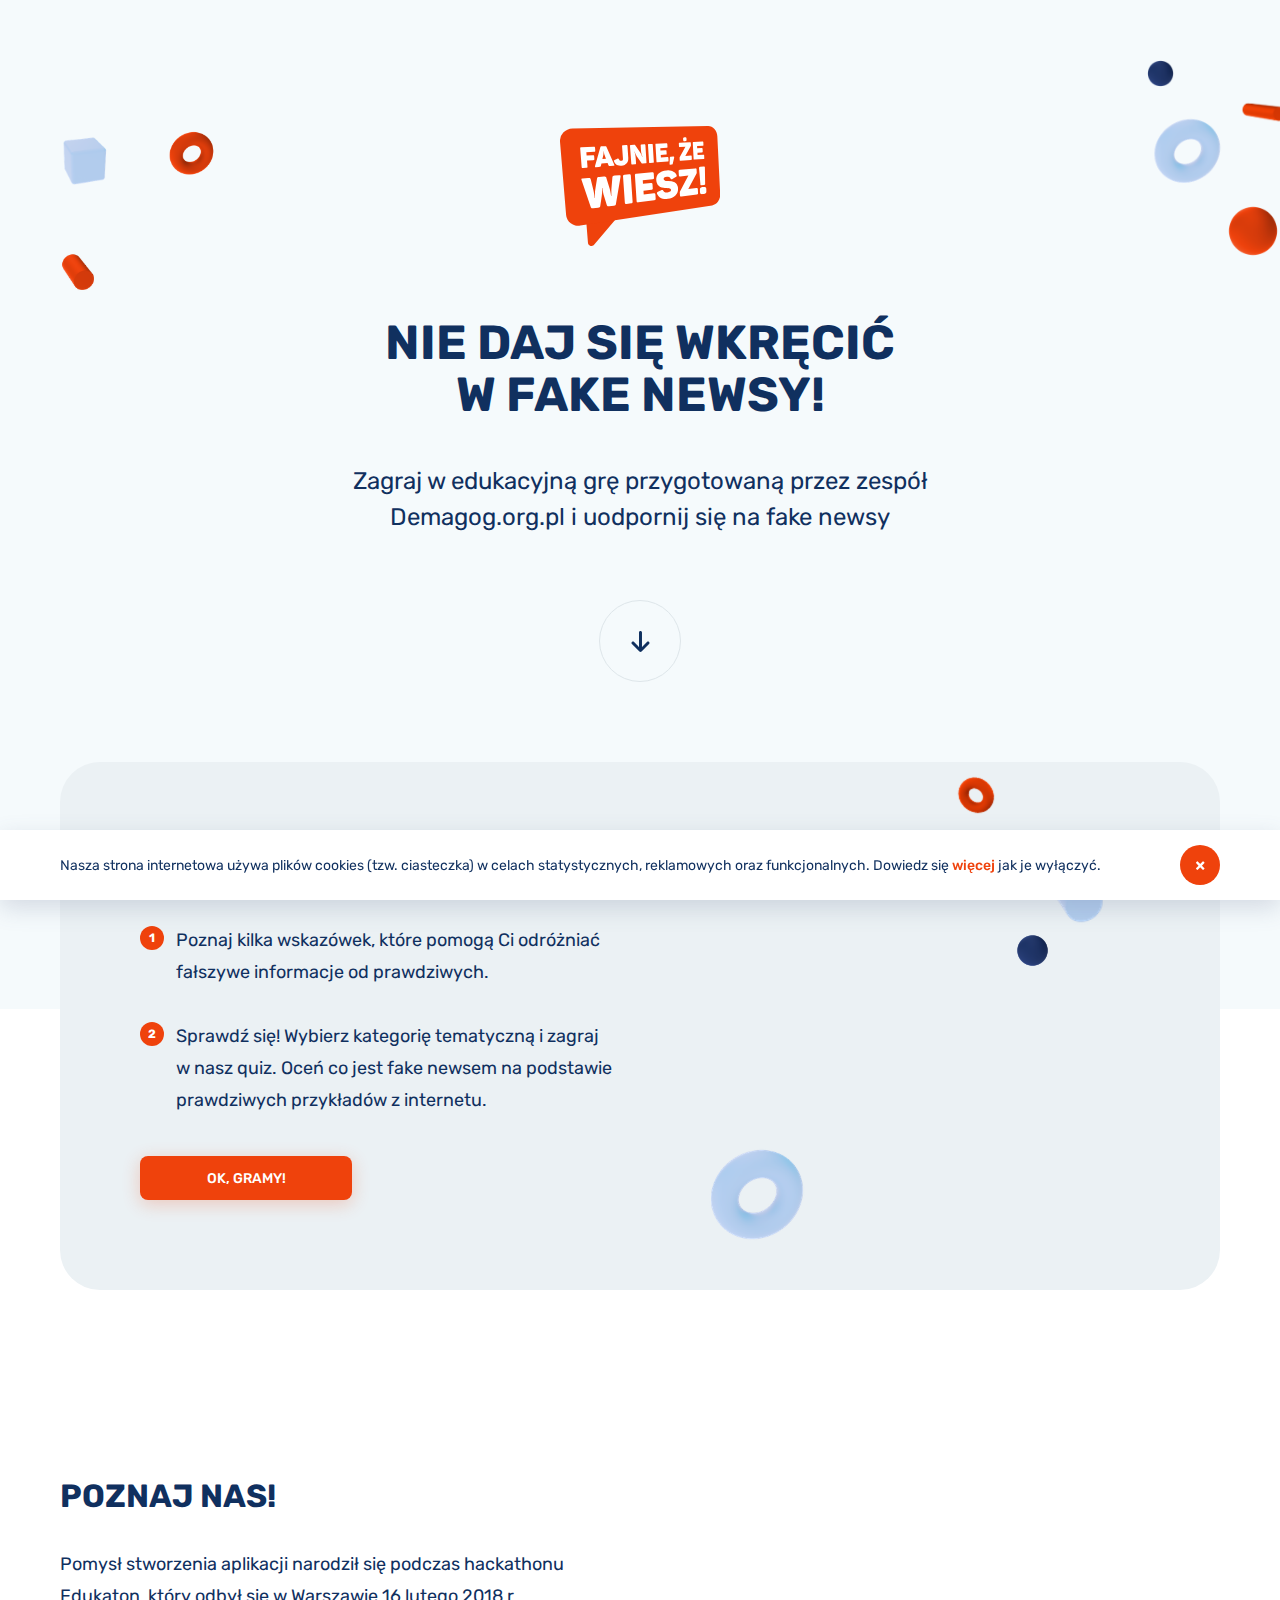
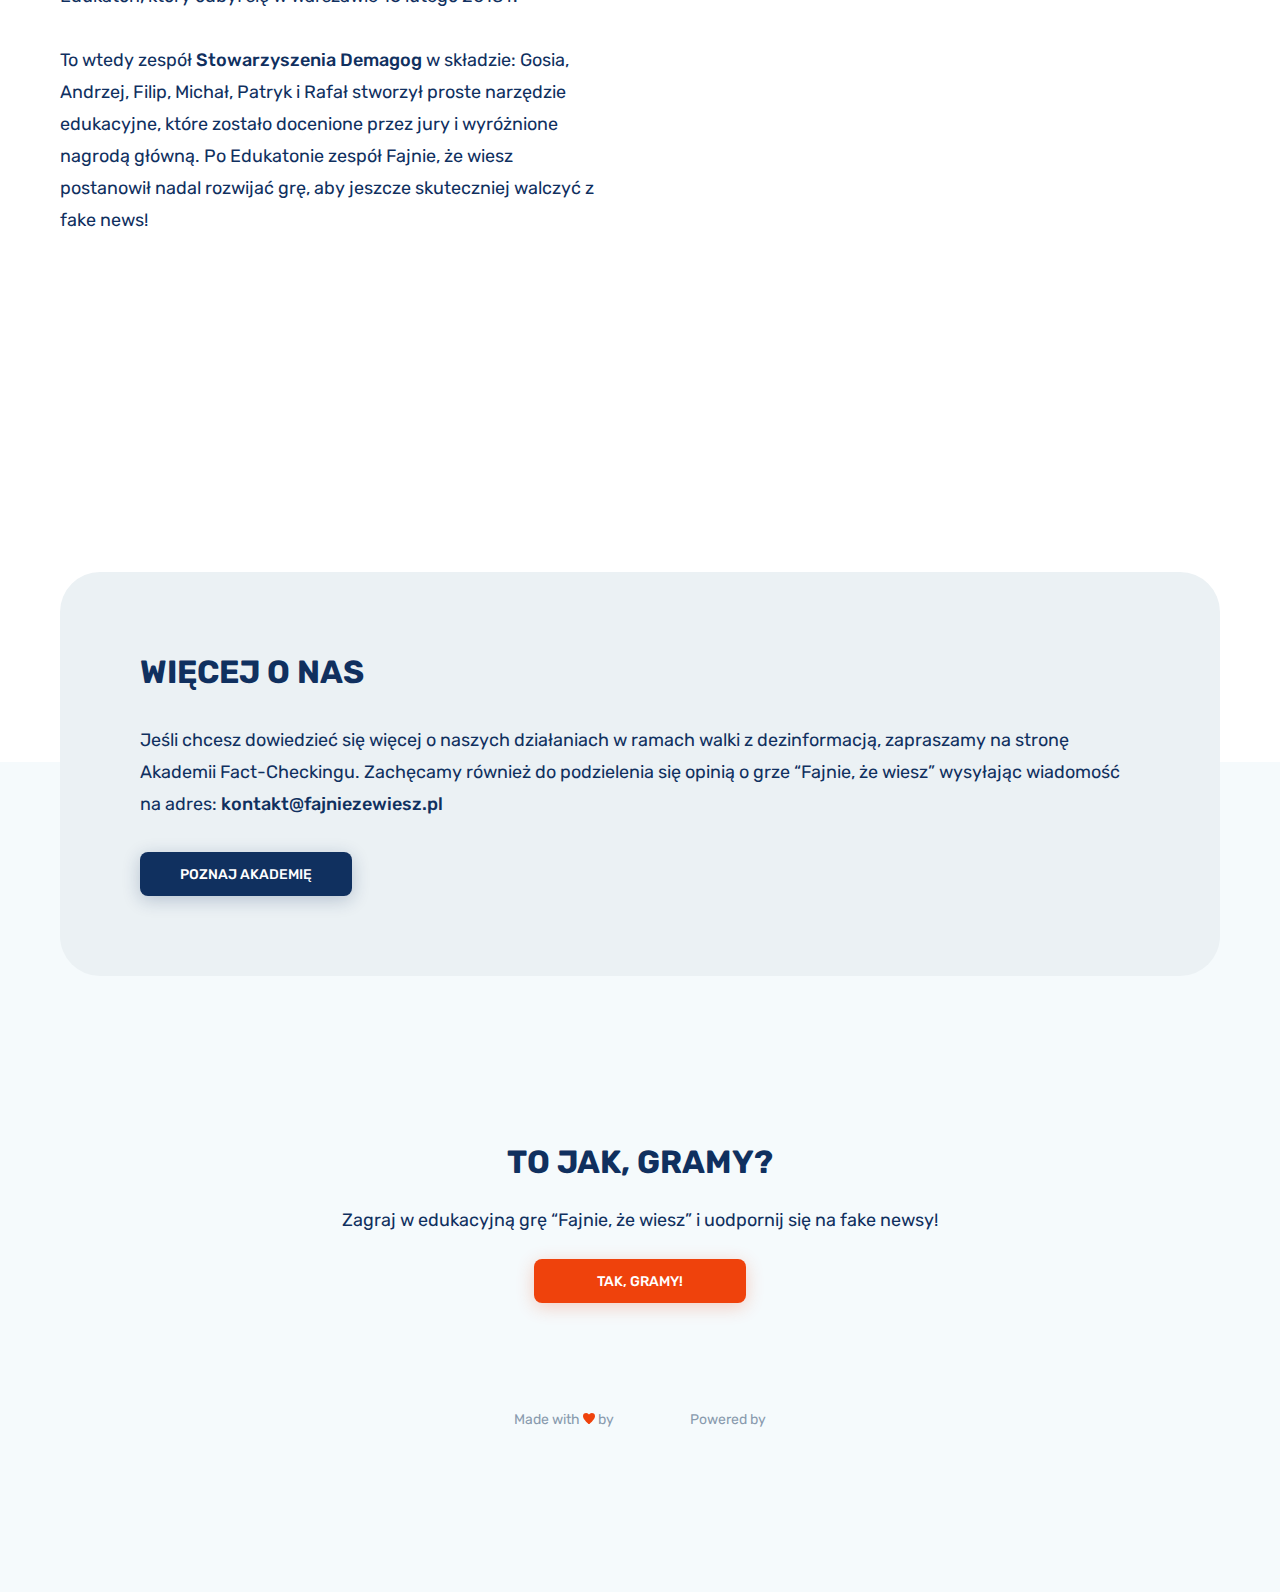
==== index.html @ d393c960 "version 2020-12-09_21-25" ====
<!DOCTYPE html>
<html lang="pl-PL">
   <head>
      <meta charset="utf-8">
      <meta name="viewport" content="user-scalable=yes, width=device-width, initial-scale=1, maximum-scale=1">
      <link rel="shortcut icon" type="image/svg+xml" href="images/logo.svg"/>
      <title>Fajnie, że wiesz!</title>

      <link rel="stylesheet" href="/styles/main.css">

      <link rel="preconnect" href="https://fonts.gstatic.com">
      <link href="https://fonts.googleapis.com/css2?family=Rubik:ital,wght@0,400;0,500;0,700;1,400&amp;display=swap" rel="stylesheet">
      
      <meta property="og:title" content="Fajnie, że wiesz!">
      <meta property="og:description" content="Coraz więcej słyszysz o fake newsach, ale nie wiesz jak się przed nimi bronić? Naucz się tego z naszą edukacyjną grą „Fajnie, że wiesz!”">
      <meta property="og:type" content="website">
      <meta property="og:url" content="https://fajniezewiesz.pl/">
      <meta property="og:image" content="images/home.png">
   </head>
   <body>
<main class="page page--home">
   <header class="main-header">
      <div class="row">
         <div class="large-12">
            <div class="ornaments ornaments--left">
               <img class="lazy rellax" alt="" role="presentation" src="images/placeholder.png" data-src="images/Cube_Rounded_Light_Blue.png" data-rellax-speed="-3">
               <img class="lazy rellax" alt="" role="presentation" src="images/placeholder.png" data-src="images/Torus_X3_Orange.png" data-rellax-speed="-4">
               <img class="lazy rellax" alt="" role="presentation" src="images/placeholder.png" data-src="images/Cylinder_X3_Orange.png" data-rellax-speed="-1">
            </div>
            <div class="ornaments ornaments--right">
               <img class="lazy rellax" alt="" role="presentation" src="images/placeholder.png" data-src="images/Sphere_Blue.png" data-rellax-speed="1">
               <img class="lazy rellax" alt="" role="presentation" src="images/placeholder.png" data-src="images/Cylinder_X2_Orange.png" data-rellax-speed="-3">
               <img class="lazy rellax" alt="" role="presentation" src="images/placeholder.png" data-src="images/Torus_X3_Light_Blue.png" data-rellax-speed="-2">
               <img class="lazy rellax" alt="" role="presentation" src="images/placeholder.png" data-src="images/Sphere_Orange.png" data-rellax-speed="-2">
            </div>
            <a href="" class="logo"><svg xmlns="http://www.w3.org/2000/svg" width="63.184" height="47.332" viewBox="0 0 63.184 47.332"><defs><style>.a{fill:#ef420c;}.b{fill:#fff;}</style></defs><g transform="translate(-15.064 -28.005)"><path class="a" d="M34.23,80.2h.1l12.647.248a1.248,1.248,0,0,1,.719.255,1.475,1.475,0,0,1,.438.614,1.554,1.554,0,0,1,.091.771,1.427,1.427,0,0,1-.333.751L36.438,96.349a1.483,1.483,0,0,1-.2.2,1.255,1.255,0,0,1-.229.15,1.488,1.488,0,0,1-.235.1,1,1,0,0,1-.242.052,1.407,1.407,0,0,1-.523-.039,1.29,1.29,0,0,1-.47-.242,1.333,1.333,0,0,1-.346-.418,1.385,1.385,0,0,1-.163-.581L32.917,81.787a1.549,1.549,0,0,1,.333-1.1,1.383,1.383,0,0,1,.431-.346A1.454,1.454,0,0,1,34.23,80.2Z" transform="translate(-7.936 -21.524)"/><path class="a" d="M76.271,33.25a3.083,3.083,0,0,1,1.365.3,3.682,3.682,0,0,1,1.142.862,4.314,4.314,0,0,1,.794,1.307,4.847,4.847,0,0,1,.348,1.581l1.122,22.792a4.77,4.77,0,0,1-.184,1.581,4.486,4.486,0,0,1-.656,1.372,3.862,3.862,0,0,1-1.024,1.013,3.18,3.18,0,0,1-1.313.516L25.881,72.531a5.05,5.05,0,0,1-2.028-.078,4.805,4.805,0,0,1-1.746-.817,4.542,4.542,0,0,1-1.254-1.411,4.373,4.373,0,0,1-.578-1.888l-2.4-28.789a4.8,4.8,0,0,1,1.286-3.7,5.108,5.108,0,0,1,1.614-1.143,5.322,5.322,0,0,1,2.034-.444Z" transform="translate(-2.8 -5.244)"/><g transform="translate(23.031 32.432)"><path class="b" d="M103.408,70.212a1.837,1.837,0,0,1,.464,0,.592.592,0,0,1,.307.15.758.758,0,0,1,.176.327,2.35,2.35,0,0,1,.078.523v.5a3.666,3.666,0,0,1,0,.536.844.844,0,0,1-.144.366.758.758,0,0,1-.287.229,1.81,1.81,0,0,1-.457.118l-.608.078a1.343,1.343,0,0,1-.457,0,.538.538,0,0,1-.307-.144.77.77,0,0,1-.183-.327,2.468,2.468,0,0,1-.078-.529v-.5a2.506,2.506,0,0,1,0-.542.844.844,0,0,1,.144-.366.811.811,0,0,1,.287-.229,1.561,1.561,0,0,1,.457-.111Z" transform="translate(-54.678 -50.613)"/><path class="b" d="M101.894,64.839l-.529-6.226a.833.833,0,0,1,0-.255.308.308,0,0,1,.072-.17.328.328,0,0,1,.144-.1.679.679,0,0,1,.229-.046l1.391-.124a.671.671,0,0,1,.229,0,.345.345,0,0,1,.157.072.368.368,0,0,1,.085.157.832.832,0,0,1,0,.255l.1,6.206v.261a.575.575,0,0,1-.065.176.344.344,0,0,1-.131.1.614.614,0,0,1-.216.052l-1,.124a1.26,1.26,0,0,1-.222,0,.259.259,0,0,1-.15-.078.392.392,0,0,1-.085-.163A1,1,0,0,1,101.894,64.839Z" transform="translate(-54.49 -46.35)"/><path class="b" d="M101.4,42.835a.345.345,0,0,1,.163,0,.176.176,0,0,1,.111.065.23.23,0,0,1,.065.124.916.916,0,0,1,0,.189l.046.869a.983.983,0,0,1,0,.2.253.253,0,0,1-.052.137.315.315,0,0,1-.1.078.684.684,0,0,1-.163,0l-2.188.118.046.869,1.751-.1a.373.373,0,0,1,.17,0,.206.206,0,0,1,.111.059.23.23,0,0,1,.065.124.606.606,0,0,1,.033.189l.046.928a.98.98,0,0,1,0,.2.324.324,0,0,1-.052.131.315.315,0,0,1-.1.078.491.491,0,0,1-.17.033l-1.744.111.046.934,2.26-.15a.345.345,0,0,1,.163,0,.332.332,0,0,1,.1.059.23.23,0,0,1,.065.124.916.916,0,0,1,0,.189l.046.875a.98.98,0,0,1,0,.2.266.266,0,0,1-.052.124.167.167,0,0,1-.1.078.345.345,0,0,1-.163,0l-3.547.274a.373.373,0,0,1-.17,0,.2.2,0,0,1-.118-.059.23.23,0,0,1-.065-.124.918.918,0,0,1,0-.189l-.32-6.134a.985.985,0,0,1,0-.2.472.472,0,0,1,.059-.131.314.314,0,0,1,.1-.078.738.738,0,0,1,.17,0Z" transform="translate(-53.178 -41.122)"/><path class="b" d="M92.447,41.793a1.258,1.258,0,0,1-.314,0,.386.386,0,0,1-.209-.111.488.488,0,0,1-.118-.222,1.7,1.7,0,0,1-.052-.366v-.078a1.715,1.715,0,0,1,0-.366.61.61,0,0,1,.091-.235.362.362,0,0,1,.2-.131,1.018,1.018,0,0,1,.314-.052h.052a.879.879,0,0,1,.32,0,.388.388,0,0,1,.2.111.511.511,0,0,1,.118.229,1.7,1.7,0,0,1,.052.366v.078a1.65,1.65,0,0,1,0,.359.457.457,0,0,1-.091.235.452.452,0,0,1-.2.131,1.2,1.2,0,0,1-.307.046Z" transform="translate(-51.158 -40.217)"/><path class="b" d="M95.561,59.025a.833.833,0,0,1,.255,0,.282.282,0,0,1,.17.085.336.336,0,0,1,.1.183,2.031,2.031,0,0,1,.039.287l.046.869v.359a1.322,1.322,0,0,1-.046.15,1.043,1.043,0,0,1-.065.15L92.85,67.191l3.214-.392a1.574,1.574,0,0,1,.248,0,.282.282,0,0,1,.17.085.364.364,0,0,1,.1.176,2.027,2.027,0,0,1,.039.287l.072,1.307a1.059,1.059,0,0,1,0,.287.505.505,0,0,1-.072.2.414.414,0,0,1-.157.124.821.821,0,0,1-.248.065l-6.075.817a.877.877,0,0,1-.261,0,.431.431,0,0,1-.176-.078.513.513,0,0,1-.1-.183,1.057,1.057,0,0,1-.046-.287l-.052-.9a.854.854,0,0,1,0-.183.737.737,0,0,1,0-.17,1.007,1.007,0,0,1,.046-.15,1.062,1.062,0,0,1,.072-.15l3.266-6.186-3.175.32a.876.876,0,0,1-.261,0,.353.353,0,0,1-.176-.091.429.429,0,0,1-.111-.189,1.154,1.154,0,0,1-.046-.3l-.078-1.346a1.156,1.156,0,0,1,0-.3.464.464,0,0,1,.085-.2.435.435,0,0,1,.163-.124,1.167,1.167,0,0,1,.261-.059Z" transform="translate(-50.214 -46.735)"/><path class="b" d="M93.894,48.507a.373.373,0,0,1,.17,0,.364.364,0,0,1,.111.059.23.23,0,0,1,.065.124.985.985,0,0,1,0,.2l.046.895a.5.5,0,0,1,0,.2.324.324,0,0,1-.052.131.18.18,0,0,1-.1.078.716.716,0,0,1-.17.039l-4.1.314a.8.8,0,0,1-.176,0,.2.2,0,0,1-.118-.059.235.235,0,0,1-.072-.131.983.983,0,0,1,0-.2l-.033-.608a.4.4,0,0,1,0-.124V49.31l.039-.1a.662.662,0,0,1,.046-.1l2.208-4.05-2.143.111a.4.4,0,0,1-.176,0,.261.261,0,0,1-.118-.065.368.368,0,0,1-.072-.131.736.736,0,0,1-.033-.209l-.052-.9a1.049,1.049,0,0,1,0-.2.472.472,0,0,1,.059-.131.2.2,0,0,1,.111-.078.8.8,0,0,1,.176,0l4.037-.189a.738.738,0,0,1,.17,0,.212.212,0,0,1,.118.065.249.249,0,0,1,.065.131.919.919,0,0,1,0,.189l.033.594v.34l-.039.1-2.175,4Z" transform="translate(-50.259 -41.273)"/><path class="b" d="M84.975,51.845a.672.672,0,0,1,.229,0,.3.3,0,0,1,.137.1.26.26,0,0,1,.046.157.634.634,0,0,1,0,.222l-.536,2.267a.5.5,0,0,1-.059.183.341.341,0,0,1-.091.124.325.325,0,0,1-.124.085l-.183.033-.51.039a.483.483,0,0,1-.137,0,.149.149,0,0,1-.078-.039.174.174,0,0,1-.091-.046.528.528,0,0,1,0-.144l.118-2.345a1.575,1.575,0,0,1,0-.248.38.38,0,0,1,.078-.163.292.292,0,0,1,.131-.1,1.01,1.01,0,0,1,.2-.039Z" transform="translate(-48.324 -44.246)"/><path class="b" d="M79.54,60.229a6.021,6.021,0,0,1,1.372,0A3.7,3.7,0,0,1,82,60.517a2.889,2.889,0,0,1,.836.588,3.594,3.594,0,0,1,.653.882,1.454,1.454,0,0,1,.1.281.452.452,0,0,1-.137.425,1.07,1.07,0,0,1-.242.17l-1.307.79-.091.052-.078.039H81.6a.355.355,0,0,1-.118,0,.219.219,0,0,1-.1-.065.476.476,0,0,1-.111-.118c-.039-.059-.078-.118-.111-.176a1.472,1.472,0,0,0-.261-.34.99.99,0,0,0-.333-.209,1.328,1.328,0,0,0-.392-.1,1.734,1.734,0,0,0-.451,0,3.744,3.744,0,0,0-.6.111,1.3,1.3,0,0,0-.4.183.734.734,0,0,0-.216.274.743.743,0,0,0-.052.359.583.583,0,0,0,.17.392.974.974,0,0,0,.405.216,3.07,3.07,0,0,0,.588.1h.7a10.176,10.176,0,0,1,1.254.118,3.7,3.7,0,0,1,1.2.405,2.383,2.383,0,0,1,.915.921,3.722,3.722,0,0,1,.438,1.666,3.542,3.542,0,0,1-.229,1.5,3.254,3.254,0,0,1-.8,1.182A4.374,4.374,0,0,1,81.774,71a6.692,6.692,0,0,1-1.666.451,6.484,6.484,0,0,1-1.424.046,3.849,3.849,0,0,1-1.2-.287,3.042,3.042,0,0,1-.941-.653,3,3,0,0,1-.653-.98.763.763,0,0,1-.085-.294.478.478,0,0,1,0-.235.465.465,0,0,1,.137-.2,1.285,1.285,0,0,1,.248-.17l1.307-.653.1-.046.085-.039h.163a.245.245,0,0,1,.137,0A.433.433,0,0,1,78.1,68a.5.5,0,0,1,.118.118.829.829,0,0,1,.118.176,1.279,1.279,0,0,0,.261.327,1.325,1.325,0,0,0,.359.209,1.832,1.832,0,0,0,.457.091,3.669,3.669,0,0,0,.536,0,4.866,4.866,0,0,0,.614-.124,1.966,1.966,0,0,0,.451-.2.909.909,0,0,0,.268-.3.769.769,0,0,0,.072-.418.533.533,0,0,0-.144-.359.81.81,0,0,0-.346-.2,2.391,2.391,0,0,0-.523-.1,3.919,3.919,0,0,1-.653-.039,7,7,0,0,1-1.307-.085,4.328,4.328,0,0,1-1.307-.366,2.489,2.489,0,0,1-1.045-.915,3.761,3.761,0,0,1-.5-1.751,3.58,3.58,0,0,1,.189-1.437,3.062,3.062,0,0,1,.745-1.169,3.825,3.825,0,0,1,1.267-.836A5.894,5.894,0,0,1,79.54,60.229Z" transform="translate(-45.534 -47.143)"/><path class="b" d="M79.311,43.857a.918.918,0,0,1,.189,0,.3.3,0,0,1,.124.072.271.271,0,0,1,.078.131,1.092,1.092,0,0,1,.033.2l.052.921a.563.563,0,0,1,0,.209.554.554,0,0,1-.059.144.235.235,0,0,1-.118.078.567.567,0,0,1-.183.033l-2.469.137.059.921,1.96-.118a.983.983,0,0,1,.2,0,.23.23,0,0,1,.124.065.534.534,0,0,1,.078.131.729.729,0,0,1,.033.2l.052.928a.562.562,0,0,1,0,.209.218.218,0,0,1-.059.137.221.221,0,0,1-.118.085.919.919,0,0,1-.189,0l-1.96.131.059.986,2.541-.17a.432.432,0,0,1,.183,0,.253.253,0,0,1,.2.189c.013.065.026.137.033.2l.052.934a.528.528,0,0,1,0,.2.26.26,0,0,1-.059.137.282.282,0,0,1-.111.085l-.183.033-4,.307a.463.463,0,0,1-.189,0,.227.227,0,0,1-.131-.065.253.253,0,0,1-.078-.124,1.118,1.118,0,0,1,0-.209l-.405-6.533a.564.564,0,0,1,0-.209.26.26,0,0,1,.059-.137.325.325,0,0,1,.124-.085.92.92,0,0,1,.189,0Z" transform="translate(-45.364 -41.478)"/><path class="b" d="M72.014,44.267a.856.856,0,0,1,.183,0,.284.284,0,0,1,.124.065.473.473,0,0,1,.072.124c.013.065.026.131.033.2l.412,6.611a.5.5,0,0,1,0,.2.26.26,0,0,1-.059.137.341.341,0,0,1-.111.078.8.8,0,0,1-.176,0l-1.143.085a.462.462,0,0,1-.189,0,.221.221,0,0,1-.124-.059.473.473,0,0,1-.072-.124.984.984,0,0,1,0-.2l-.425-6.657a1.049,1.049,0,0,1,0-.2.472.472,0,0,1,.059-.131.235.235,0,0,1,.118-.078.567.567,0,0,1,.183-.033Z" transform="translate(-43.802 -41.62)"/><path class="b" d="M69.416,61.385a1.106,1.106,0,0,1,.294,0,.553.553,0,0,1,.2.1.531.531,0,0,1,.124.189,1.21,1.21,0,0,1,.052.307l.085,1.4a1.313,1.313,0,0,1,0,.32.474.474,0,0,1-.091.222.451.451,0,0,1-.183.131,1.08,1.08,0,0,1-.287.065l-3.867.392.091,1.4,3.1-.333a.743.743,0,0,1,.294,0,.475.475,0,0,1,.2.091.442.442,0,0,1,.118.189,1.158,1.158,0,0,1,.052.3l.085,1.4a1.312,1.312,0,0,1,0,.32.485.485,0,0,1-.1.222.425.425,0,0,1-.183.137,1.08,1.08,0,0,1-.287.065l-3.09.366.1,1.509,3.972-.49a1.06,1.06,0,0,1,.287,0,.336.336,0,0,1,.189.085.343.343,0,0,1,.118.183,1.209,1.209,0,0,1,.052.307l.085,1.4a1.206,1.206,0,0,1,0,.307.442.442,0,0,1-.085.216.425.425,0,0,1-.183.137,1.419,1.419,0,0,1-.274.072L64,73.248a1.207,1.207,0,0,1-.307,0,.4.4,0,0,1-.209-.085.39.39,0,0,1-.124-.2,1.209,1.209,0,0,1-.052-.307l-.653-9.995a1.313,1.313,0,0,1,0-.32.485.485,0,0,1,.1-.222.493.493,0,0,1,.2-.131,1.176,1.176,0,0,1,.3-.065Z" transform="translate(-41.068 -47.554)"/><path class="b" d="M65.315,44.477a.982.982,0,0,1,.2,0,.32.32,0,0,1,.131.072.263.263,0,0,1,.078.137,1.077,1.077,0,0,1,.039.209l.425,6.631a.562.562,0,0,1,0,.209.29.29,0,0,1-.065.144.221.221,0,0,1-.118.085,1.041,1.041,0,0,1-.2.039l-1.111.085H64.44a.274.274,0,0,1-.091-.059.527.527,0,0,1-.078-.091l-1.718-2.424c-.124-.183-.229-.346-.32-.51s-.176-.32-.255-.483-.15-.34-.222-.536-.157-.4-.242-.653h-.078c.072.255.137.483.189.7s.1.412.15.653.072.418.1.653.052.49.078.79l.111,1.744a.6.6,0,0,1,0,.216.29.29,0,0,1-.065.144.324.324,0,0,1-.124.085.566.566,0,0,1-.209.039l-1.032.078a.528.528,0,0,1-.2,0,.29.29,0,0,1-.144-.065.3.3,0,0,1-.085-.137.562.562,0,0,1,0-.209l-.51-6.794a1.19,1.19,0,0,1,0-.216.408.408,0,0,1,.065-.144.3.3,0,0,1,.137-.085,1.011,1.011,0,0,1,.2-.039l1.215-.052h.268a.465.465,0,0,1,.091.065.417.417,0,0,1,.085.1l1.829,2.665c.124.183.222.34.307.49a3.354,3.354,0,0,1,.222.431l.2.451c.065.163.144.333.235.536h.085c-.1-.274-.183-.51-.255-.725s-.131-.412-.176-.608-.091-.405-.124-.614c0-.222-.052-.457-.072-.725L63.9,44.993a.562.562,0,0,1,0-.209.555.555,0,0,1,.059-.144.325.325,0,0,1,.124-.085,1.05,1.05,0,0,1,.2,0Z" transform="translate(-40.044 -41.693)"/><path class="b" d="M57.9,62.625a1.108,1.108,0,0,1,.294,0,.475.475,0,0,1,.2.091.516.516,0,0,1,.118.189,1.2,1.2,0,0,1,.046.307l.692,10.119a1.207,1.207,0,0,1,0,.307.458.458,0,0,1-.085.209.54.54,0,0,1-.183.137,1.08,1.08,0,0,1-.287.065l-1.823.248a1.157,1.157,0,0,1-.3,0,.377.377,0,0,1-.2-.085.343.343,0,0,1-.118-.183,1.175,1.175,0,0,1-.065-.3l-.712-10.237a1.259,1.259,0,0,1,0-.314.466.466,0,0,1,.091-.209.472.472,0,0,1,.189-.131,1.174,1.174,0,0,1,.294-.059Z" transform="translate(-38.582 -47.983)"/><path class="b" d="M54.858,44.955a.528.528,0,0,1,.2,0,.279.279,0,0,1,.137.072.291.291,0,0,1,.078.137,1.248,1.248,0,0,1,.039.216l.314,4.606a3.757,3.757,0,0,1-.1,1.209,2.418,2.418,0,0,1-1.346,1.587,3.548,3.548,0,0,1-1.241.287,3.417,3.417,0,0,1-1-.046,2.539,2.539,0,0,1-1.47-.843,3.485,3.485,0,0,1-.457-.764.778.778,0,0,1-.065-.209.234.234,0,0,1,0-.163.292.292,0,0,1,.1-.131,1.087,1.087,0,0,1,.183-.118l1.091-.483.065-.033h.287a.284.284,0,0,1,.1.052.417.417,0,0,1,.085.1l.078.137a2.5,2.5,0,0,0,.163.287.93.93,0,0,0,.2.2.691.691,0,0,0,.229.118,1.059,1.059,0,0,0,.287,0,.993.993,0,0,0,.34-.078.6.6,0,0,0,.229-.2.863.863,0,0,0,.124-.3,2.3,2.3,0,0,0,0-.425l-.327-4.651a1.189,1.189,0,0,1,0-.216.29.29,0,0,1,.065-.144.315.315,0,0,1,.131-.091.562.562,0,0,1,.209,0Z" transform="translate(-36.662 -41.857)"/><path class="b" d="M46.117,52.9a.524.524,0,0,1,.059.2.177.177,0,0,1-.111.242,1.042,1.042,0,0,1-.2.039l-1.176.091a3.3,3.3,0,0,1-.359,0,.781.781,0,0,1-.242-.065.508.508,0,0,1-.157-.131.646.646,0,0,1-.1-.216l-.314-.784-2.411.17-.189.83a.964.964,0,0,1-.085.229.508.508,0,0,1-.131.157.48.48,0,0,1-.229.1,1.529,1.529,0,0,1-.346.052l-1.189.091a.6.6,0,0,1-.216,0,.181.181,0,0,1-.124-.078.28.28,0,0,1-.039-.144.562.562,0,0,1,0-.209L40.636,46.1a1.146,1.146,0,0,1,.078-.209.365.365,0,0,1,.268-.2H41.2l1.293-.065h.216a.681.681,0,0,1,.163.052.5.5,0,0,1,.124.111.6.6,0,0,1,.1.176Zm-4.638-2.26,1.391-.091-.5-1.307a4.3,4.3,0,0,1-.176-.562c-.046-.176-.085-.346-.111-.49a3.171,3.171,0,0,1-.059-.359v-.157h-.1v.516a2.743,2.743,0,0,1-.033.5,5.68,5.68,0,0,1-.085.568l-.314,1.359" transform="translate(-32.715 -42.094)"/><path class="b" d="M45.28,63.182a.742.742,0,0,1,.294,0,.257.257,0,0,1,.163.111.357.357,0,0,1,.046.2,1.208,1.208,0,0,1,0,.307L43.947,74.49a1.024,1.024,0,0,1-.085.307.74.74,0,0,1-.157.2,1.056,1.056,0,0,1-.229.111,1.226,1.226,0,0,1-.307.065l-1.894.255a1.365,1.365,0,0,1-.327,0,.683.683,0,0,1-.255-.052.5.5,0,0,1-.189-.144.607.607,0,0,1-.131-.248L39.191,71.2q-.108-.382-.2-.764c-.059-.248-.1-.5-.15-.751s-.078-.5-.111-.738-.059-.483-.078-.725h-.137V69.7a3.857,3.857,0,0,1-.052.771c-.052.261-.052.536-.091.817l-.594,3.985a1.056,1.056,0,0,1-.111.314.565.565,0,0,1-.17.2.83.83,0,0,1-.242.118,1.737,1.737,0,0,1-.32.065l-1.96.261a2.832,2.832,0,0,1-.333,0,.745.745,0,0,1-.268-.046.548.548,0,0,1-.2-.144.787.787,0,0,1-.131-.268l-3.619-10.6a1.643,1.643,0,0,1-.085-.307.343.343,0,0,1,0-.229A.305.305,0,0,1,30.5,64.5a.947.947,0,0,1,.327-.072l2.162-.2a3.914,3.914,0,0,1,.392,0,.737.737,0,0,1,.287.065.481.481,0,0,1,.2.176.957.957,0,0,1,.137.314l1.1,4.39c.052.216.1.483.157.764s.1.581.144.869.078.562.111.8.046.425.052.542h.118V69.917a5.579,5.579,0,0,1,.078-.8l.719-4.573a.9.9,0,0,1,.1-.34.583.583,0,0,1,.176-.2.75.75,0,0,1,.268-.111,3.309,3.309,0,0,1,.353-.059l1.823-.163a3.062,3.062,0,0,1,.346,0,.652.652,0,0,1,.274.065.535.535,0,0,1,.209.17,1.033,1.033,0,0,1,.15.307L41.5,68.48c.072.229.131.5.189.771s.111.562.157.836.085.536.118.758.052.405.065.529h.124V69.205a5.039,5.039,0,0,1,.039-.79l.366-4.41a1.415,1.415,0,0,1,.085-.327.547.547,0,0,1,.163-.2.77.77,0,0,1,.261-.111,3.676,3.676,0,0,1,.372-.059Z" transform="translate(-29.859 -48.175)"/><path class="b" d="M34.916,45.907a1.411,1.411,0,0,1,.235,0,.356.356,0,0,1,.157.078.315.315,0,0,1,.1.144,1.069,1.069,0,0,1,.065.248L35.55,47.4a.75.75,0,0,1,0,.242.345.345,0,0,1-.072.157.415.415,0,0,1-.144.091,1.286,1.286,0,0,1-.229.039l-3.064.163.1,1.307,2.45-.144a1.416,1.416,0,0,1,.235,0,.431.431,0,0,1,.157.072.415.415,0,0,1,.091.144.679.679,0,0,1,.046.229l.078,1.019a.75.75,0,0,1,0,.242.289.289,0,0,1-.072.157.261.261,0,0,1-.144.091.673.673,0,0,1-.229.039l-2.443.163.176,2.326a.672.672,0,0,1,0,.229.289.289,0,0,1-.072.157.261.261,0,0,1-.144.091.888.888,0,0,1-.229.046l-1.307.1a.751.751,0,0,1-.242,0,.308.308,0,0,1-.163-.072.354.354,0,0,1-.1-.144,1.286,1.286,0,0,1-.039-.229l-.575-7.29a.672.672,0,0,1,0-.229.356.356,0,0,1,.078-.157.278.278,0,0,1,.15-.091,1.474,1.474,0,0,1,.235-.039Z" transform="translate(-29.615 -42.189)"/></g></g></svg></a>
            <h1>Nie daj się wkręcić w fake newsy!</h1>
            <p>Zagraj w edukacyjną grę przygotowaną przez zespół Demagog.org.pl i uodpornij się na fake newsy</p>
            <a href="#jak-to-dziala" class="scroll-to"><svg xmlns="http://www.w3.org/2000/svg" viewBox="0 0 447.243 447.243"><path d="M406.101 232.603a31.842 31.842 0 00-3.116-2.745c-13.381-8.971-31.276-7.013-42.4 4.64l-88.64 88.32a64.002 64.002 0 00-11.68 16l-5.12 9.76v-314.4c.677-16.099-10.332-30.349-26.08-33.76-17.445-2.829-33.881 9.019-36.71 26.465a31.967 31.967 0 00-.41 5.535v315.52l-3.2-6.88a63.998 63.998 0 00-12.8-18.08l-88.64-88.48c-11.124-11.653-29.019-13.611-42.4-4.64-14.259 10.441-17.355 30.464-6.914 44.724a32.018 32.018 0 002.754 3.276l160 160c12.49 12.504 32.751 12.515 45.255.025l.025-.025 160-160c12.517-12.476 12.552-32.737.076-45.255z"/></svg></a>
         </div>
   </header>

   <section class="about" id="jak-to-dziala">
      <div class="row">
         <div class="col">
            <h2>Jak to działa?</h2>
            <ol>
               <li>Poznaj kilka wskazówek, które pomogą Ci odróżniać fałszywe informacje od prawdziwych.</li>
               <li>Sprawdź się! Wybierz kategorię tematyczną i zagraj w nasz quiz. Oceń co jest fake newsem na podstawie prawdziwych przykładów z internetu.</li>
            </ol>
            <a href="https://aplikacja.fajniezewiesz.pl/" class="button">OK, GRAMY!</a>
         </div>
      </div>
      <img class="lazy image" alt="" src="images/placeholder.png" data-srcset="images/home.png 1x, images/home@2x.png 2x">
      <div class="ornaments">
         <img class="lazy rellax" alt="" role="presentation" src="images/placeholder.png" data-src="images/Torus_X3_Orange_I.png" data-rellax-speed="-2">
         <img class="lazy rellax" alt="" role="presentation" src="images/placeholder.png" data-src="images/Cylinder_X3_Light_Blue.png" data-rellax-speed="2">
         <img class="lazy rellax" alt="" role="presentation" src="images/placeholder.png" data-src="images/Sphere_Blue.png" data-rellax-speed="1">
         <img class="lazy rellax" alt="" role="presentation" src="images/placeholder.png" data-src="images/Torus_X3_Light_Blue.png" data-rellax-speed="2">
      </div>
   </section>

   <section class="team">
      <div class="row">
         <div class="col l-6">
            <h2>Poznaj nas!</h2>
            <p>Pomysł stworzenia aplikacji narodził się podczas hackathonu Edukaton, który odbył się w Warszawie 16 lutego 2018 r.</p>
            <p>To wtedy zespół <a href="https://demagog.org.pl/" target="_blank" rel="noopener noreferrer">Stowarzyszenia Demagog</a> w składzie: Gosia, Andrzej, Filip, Michał, Patryk i Rafał stworzył proste narzędzie edukacyjne, które zostało docenione przez jury i wyróżnione nagrodą główną. Po Edukatonie zespół Fajnie, że wiesz postanowił nadal rozwijać grę, aby jeszcze skuteczniej walczyć z fake news!</p>
         </div>
         <div class="col l-6">
            <img class="lazy image" alt="" src="images/placeholder.png" data-src="images/team.jpg">
         </div>
      </div>
   </section>
</main>

<footer class="main-footer">
    <section class="more">
        <h2>Więcej o nas</h2>
        <p>Jeśli chcesz dowiedzieć się więcej o naszych działaniach w ramach walki z dezinformacją, zapraszamy na stronę Akademii Fact-Checkingu. Zachęcamy również do podzielenia się opinią o grze “Fajnie, że wiesz” wysyłając wiadomość na adres: <a href="mailto:kontakt@fajniezewiesz.pl">kontakt@fajniezewiesz.pl</a></p>
        <a href="https://akademia.demagog.org.pl/" class="button button--primary">Poznaj akademię</a>
        <div class="ornaments ornaments--left">
            <img class="lazy image rellax" alt="" role="presentation" src="images/placeholder.png" data-src="images/Cylinder_X3_Light_Blue.png" data-rellax-speed="-1">
            <img class="lazy image rellax" alt="" role="presentation" src="images/placeholder.png" data-src="images/Cylinder_X3_Blue.png" data-rellax-speed="-2">
            <img class="lazy image rellax" alt="" role="presentation" src="images/placeholder.png" data-src="images/Cube_Rounded_Orange.png" data-rellax-speed="0">
        </div>
        <div class="ornaments ornaments--right">
            <img class="lazy image " alt="" role="presentation" src="images/placeholder.png" data-src="images/Torus_X3_Orange.png" data-rellax-speed="-2">
            <img class="lazy image rellax" alt="" role="presentation" src="images/placeholder.png" data-src="images/Sphere_Blue.png" data-rellax-speed="1">
        </div>
    </section>
    <section class="bottom">
        <div class="row">
            <div class="col">
                <h3>To jak, Gramy?</h3>
                <p>Zagraj w edukacyjną grę “Fajnie, że wiesz” i uodpornij się na fake newsy!</p>
                <a href="https://aplikacja.fajniezewiesz.pl/" class="button">Tak, gramy!</a>
            </div>
        </div>
        <div class="bottom__credits">
            <div class="item">
                <span>Made with <svg xmlns="http://www.w3.org/2000/svg" width="12" height="11.474" viewBox="0 0 12 11.474"><defs><style>.a{fill:#ef420c;}</style></defs><g transform="translate(0 -0.263)"><path class="a" d="M8.7.263A3.246,3.246,0,0,0,6,1.763,3.246,3.246,0,0,0,3.3.263,3.329,3.329,0,0,0,0,3.562c0,3.3,6,8.175,6,8.175s6-4.875,6-8.175A3.329,3.329,0,0,0,8.7.263Z"/></g></svg> by</span>
                <div class="item__ico">
                    <img class="lazy image" alt="Fajnie, że wiesz" src="images/placeholder.png" data-src="images/logo.svg">
                </div>
            </div>
            <div class="item">
                <span>Powered by</span>
                <div class="item__ico">
                    <img class="lazy image" alt="Demoagog" src="images/placeholder.png" data-srcset="images/Demagog.png 1x, images/Demagog@2x.png 2x">
                </div>
            </div>
        </div>
    </section>
</footer>

<div class="cookie-bar">
   <div class="row">
        <div class="col">
            <p>
                Nasza strona internetowa używa plików cookies (tzw. ciasteczka) w celach statystycznych, reklamowych oraz funkcjonalnych. Dowiedz się <a href="https://wszystkoociasteczkach.pl/" rel="nofollow noopener noreferrer" target="_blank">więcej</a> jak je wyłączyć.
            </p>
            <a href="#" class="close-cookie">&times;</a>
        </div>
   </div>
</div>

<script src="scripts/vendor.js"></script>

<script src="scripts/main.js"></script>

</body>
</html>
---- styles/main.css ----
*{margin:0;padding:0;border:0;font-family:Rubik,sans-serif}a,abbr,acronym,address,applet,big,blockquote,body,caption,cite,code,dd,del,dfn,dl,dt,em,fieldset,font,form,h1,h2,h3,h4,h5,h6,html,iframe,img,ins,kbd,label,legend,li,object,ol,p,pre,q,s,samp,small,span,strike,strong,sub,sup,table,tbody,td,tfoot,th,thead,tr,tt,ul,var{border:0;outline:0;font-family:inherit;font-size:100%;font-style:inherit;vertical-align:baseline}ol,ul{display:block;list-style:none}table{border-collapse:separate;border-spacing:0}caption,td,th{font-weight:400;text-align:left}blockquote:after,blockquote:before,q:after,q:before{content:'"'}blockquote,q{quotes:"" ""}caption,legend{display:none}h1,h2,h3,h4,h5,h6{font-weight:400}a{color:#46a2d5}a,a:hover{text-decoration:none}a:hover{color:#2d648b}small{font-size:85%}:focus{outline:0}.row{width:100%;max-width:1180px;margin:0 auto}.row .row{margin-right:-10px;margin-left:-10px;width:auto}.row:after,.row:before{display:table;-webkit-flex-basis:0;-ms-flex-preferred-size:0;flex-basis:0;-webkit-box-ordinal-group:2;-webkit-order:1;-ms-flex-order:1;order:1;content:" "}.row:after{clear:both}.row.flex{display:-webkit-box;display:-webkit-flex;display:-ms-flexbox;display:flex;-webkit-box-orient:horizontal;-webkit-box-direction:normal;-webkit-flex-flow:row wrap;-ms-flex-flow:row wrap;flex-flow:row wrap}.row.flex--c{-webkit-box-align:center;-webkit-align-items:center;-ms-flex-align:center;align-items:center}.row--collapsed{margin-right:0!important;margin-left:0!important}.row--collapsed>.col{padding-right:0;padding-left:0}.col{-webkit-box-sizing:border-box;box-sizing:border-box;width:100%;padding-right:10px;padding-left:10px;float:left}.col.flex{display:-webkit-box;display:-webkit-flex;display:-ms-flexbox;display:flex;-webkit-box-orient:horizontal;-webkit-box-direction:normal;-webkit-flex-flow:row wrap;-ms-flex-flow:row wrap;flex-flow:row wrap}.col.flex .field{width:auto}.col.s-1{width:8.3333333333%}.col.s-o-1{margin-left:8.3333333333%}.col.s-2{width:16.6666666667%}.col.s-o-2{margin-left:16.6666666667%}.col.s-3{width:25%}.col.s-o-3{margin-left:25%}.col.s-4{width:33.3333333333%}.col.s-o-4{margin-left:33.3333333333%}.col.s-5{width:41.6666666667%}.col.s-o-5{margin-left:41.6666666667%}.col.s-6{width:50%}.col.s-o-6{margin-left:50%}.col.s-7{width:58.3333333333%}.col.s-o-7{margin-left:58.3333333333%}.col.s-8{width:66.6666666667%}.col.s-o-8{margin-left:66.6666666667%}.col.s-9{width:75%}.col.s-o-9{margin-left:75%}.col.s-10{width:83.3333333333%}.col.s-o-10{margin-left:83.3333333333%}.col.s-11{width:91.6666666667%}.col.s-o-11{margin-left:91.6666666667%}.col.s-a{width:auto}.col.s-12{width:100%}.col.s-o-12{margin-left:100%}@media (min-width:768px){.col.m-a{width:auto}.col.m-1{width:8.3333333333%}.col.m-o-1{margin-left:8.3333333333%}}@media (min-width:768px){.col.m-a{width:auto}.col.m-2{width:16.6666666667%}.col.m-o-2{margin-left:16.6666666667%}}@media (min-width:768px){.col.m-a{width:auto}.col.m-3{width:25%}.col.m-o-3{margin-left:25%}}@media (min-width:768px){.col.m-a{width:auto}.col.m-4{width:33.3333333333%}.col.m-o-4{margin-left:33.3333333333%}}@media (min-width:768px){.col.m-a{width:auto}.col.m-5{width:41.6666666667%}.col.m-o-5{margin-left:41.6666666667%}}@media (min-width:768px){.col.m-a{width:auto}.col.m-6{width:50%}.col.m-o-6{margin-left:50%}}@media (min-width:768px){.col.m-a{width:auto}.col.m-7{width:58.3333333333%}.col.m-o-7{margin-left:58.3333333333%}}@media (min-width:768px){.col.m-a{width:auto}.col.m-8{width:66.6666666667%}.col.m-o-8{margin-left:66.6666666667%}}@media (min-width:768px){.col.m-a{width:auto}.col.m-9{width:75%}.col.m-o-9{margin-left:75%}}@media (min-width:768px){.col.m-a{width:auto}.col.m-10{width:83.3333333333%}.col.m-o-10{margin-left:83.3333333333%}}@media (min-width:768px){.col.m-a{width:auto}.col.m-11{width:91.6666666667%}.col.m-o-11{margin-left:91.6666666667%}}@media (min-width:768px){.col.m-a{width:auto}.col.m-12{width:100%}.col.m-o-12{margin-left:100%}}@media (min-width:1025px){.col.l-a{width:auto}.col.l-1{width:8.3333333333%}.col.l-o-1{margin-left:8.3333333333%}}@media (min-width:1025px){.col.l-a{width:auto}.col.l-2{width:16.6666666667%}.col.l-o-2{margin-left:16.6666666667%}}@media (min-width:1025px){.col.l-a{width:auto}.col.l-3{width:25%}.col.l-o-3{margin-left:25%}}@media (min-width:1025px){.col.l-a{width:auto}.col.l-4{width:33.3333333333%}.col.l-o-4{margin-left:33.3333333333%}}@media (min-width:1025px){.col.l-a{width:auto}.col.l-5{width:41.6666666667%}.col.l-o-5{margin-left:41.6666666667%}}@media (min-width:1025px){.col.l-a{width:auto}.col.l-6{width:50%}.col.l-o-6{margin-left:50%}}@media (min-width:1025px){.col.l-a{width:auto}.col.l-7{width:58.3333333333%}.col.l-o-7{margin-left:58.3333333333%}}@media (min-width:1025px){.col.l-a{width:auto}.col.l-8{width:66.6666666667%}.col.l-o-8{margin-left:66.6666666667%}}@media (min-width:1025px){.col.l-a{width:auto}.col.l-9{width:75%}.col.l-o-9{margin-left:75%}}@media (min-width:1025px){.col.l-a{width:auto}.col.l-10{width:83.3333333333%}.col.l-o-10{margin-left:83.3333333333%}}@media (min-width:1025px){.col.l-a{width:auto}.col.l-11{width:91.6666666667%}.col.l-o-11{margin-left:91.6666666667%}}@media (min-width:1025px){.col.l-a{width:auto}.col.l-12{width:100%}.col.l-o-12{margin-left:100%}}@media (min-width:1180px){.col.r-a{width:auto}.col.r-1{width:8.3333333333%}.col.r-o-1{margin-left:8.3333333333%}}@media (min-width:1180px){.col.r-a{width:auto}.col.r-2{width:16.6666666667%}.col.r-o-2{margin-left:16.6666666667%}}@media (min-width:1180px){.col.r-a{width:auto}.col.r-3{width:25%}.col.r-o-3{margin-left:25%}}@media (min-width:1180px){.col.r-a{width:auto}.col.r-4{width:33.3333333333%}.col.r-o-4{margin-left:33.3333333333%}}@media (min-width:1180px){.col.r-a{width:auto}.col.r-5{width:41.6666666667%}.col.r-o-5{margin-left:41.6666666667%}}@media (min-width:1180px){.col.r-a{width:auto}.col.r-6{width:50%}.col.r-o-6{margin-left:50%}}@media (min-width:1180px){.col.r-a{width:auto}.col.r-7{width:58.3333333333%}.col.r-o-7{margin-left:58.3333333333%}}@media (min-width:1180px){.col.r-a{width:auto}.col.r-8{width:66.6666666667%}.col.r-o-8{margin-left:66.6666666667%}}@media (min-width:1180px){.col.r-a{width:auto}.col.r-9{width:75%}.col.r-o-9{margin-left:75%}}@media (min-width:1180px){.col.r-a{width:auto}.col.r-10{width:83.3333333333%}.col.r-o-10{margin-left:83.3333333333%}}@media (min-width:1180px){.col.r-a{width:auto}.col.r-11{width:91.6666666667%}.col.r-o-11{margin-left:91.6666666667%}}@media (min-width:1180px){.col.r-a{width:auto}.col.r-12{width:100%}.col.r-o-12{margin-left:100%}}.hide-s-u{display:none!important}@media (max-width:767px){.hide-s-d,.hide-s-o{display:none!important}}@media (min-width:768px){.hide-m-u{display:none!important}}@media (min-width:768px) and (max-width:1024px){.hide-m-o{display:none!important}}@media (max-width:1024px){.hide-m-d{display:none!important}}@media (min-width:1025px){.hide-l-u{display:none!important}}@media (min-width:1025px) and (max-width:1180px){.hide-l-o{display:none!important}}@media (max-width:1180px){.hide-l-d{display:none!important}}@media (min-width:1180px){.hide-r-o,.hide-r-u{display:none!important}}.hide-r-d{display:none!important}.grid-10>.col.s-1{width:10%}.grid-10>.col.s-o-1{margin-left:10%}.grid-10>.col.s-2{width:20%}.grid-10>.col.s-o-2{margin-left:20%}.grid-10>.col.s-3{width:30%}.grid-10>.col.s-o-3{margin-left:30%}.grid-10>.col.s-4{width:40%}.grid-10>.col.s-o-4{margin-left:40%}.grid-10>.col.s-5{width:50%}.grid-10>.col.s-o-5{margin-left:50%}.grid-10>.col.s-6{width:60%}.grid-10>.col.s-o-6{margin-left:60%}.grid-10>.col.s-7{width:70%}.grid-10>.col.s-o-7{margin-left:70%}.grid-10>.col.s-8{width:80%}.grid-10>.col.s-o-8{margin-left:80%}.grid-10>.col.s-9{width:90%}.grid-10>.col.s-o-9{margin-left:90%}.grid-10>.col.s-10{width:100%}.grid-10>.col.s-o-10{margin-left:100%}@media (min-width:768px){.grid-10>.col.m-1{width:10%}.grid-10>.col.m-o-1{margin-left:10%}}@media (min-width:768px){.grid-10>.col.m-2{width:20%}.grid-10>.col.m-o-2{margin-left:20%}}@media (min-width:768px){.grid-10>.col.m-3{width:30%}.grid-10>.col.m-o-3{margin-left:30%}}@media (min-width:768px){.grid-10>.col.m-4{width:40%}.grid-10>.col.m-o-4{margin-left:40%}}@media (min-width:768px){.grid-10>.col.m-5{width:50%}.grid-10>.col.m-o-5{margin-left:50%}}@media (min-width:768px){.grid-10>.col.m-6{width:60%}.grid-10>.col.m-o-6{margin-left:60%}}@media (min-width:768px){.grid-10>.col.m-7{width:70%}.grid-10>.col.m-o-7{margin-left:70%}}@media (min-width:768px){.grid-10>.col.m-8{width:80%}.grid-10>.col.m-o-8{margin-left:80%}}@media (min-width:768px){.grid-10>.col.m-9{width:90%}.grid-10>.col.m-o-9{margin-left:90%}}@media (min-width:768px){.grid-10>.col.m-10{width:100%}.grid-10>.col.m-o-10{margin-left:100%}}@media (min-width:1025px){.grid-10>.col.l-1{width:10%}.grid-10>.col.l-o-1{margin-left:10%}}@media (min-width:1025px){.grid-10>.col.l-2{width:20%}.grid-10>.col.l-o-2{margin-left:20%}}@media (min-width:1025px){.grid-10>.col.l-3{width:30%}.grid-10>.col.l-o-3{margin-left:30%}}@media (min-width:1025px){.grid-10>.col.l-4{width:40%}.grid-10>.col.l-o-4{margin-left:40%}}@media (min-width:1025px){.grid-10>.col.l-5{width:50%}.grid-10>.col.l-o-5{margin-left:50%}}@media (min-width:1025px){.grid-10>.col.l-6{width:60%}.grid-10>.col.l-o-6{margin-left:60%}}@media (min-width:1025px){.grid-10>.col.l-7{width:70%}.grid-10>.col.l-o-7{margin-left:70%}}@media (min-width:1025px){.grid-10>.col.l-8{width:80%}.grid-10>.col.l-o-8{margin-left:80%}}@media (min-width:1025px){.grid-10>.col.l-9{width:90%}.grid-10>.col.l-o-9{margin-left:90%}}@media (min-width:1025px){.grid-10>.col.l-10{width:100%}.grid-10>.col.l-o-10{margin-left:100%}}@media (min-width:1180px){.grid-10>.col.r-1{width:10%}.grid-10>.col.r-o-1{margin-left:10%}}@media (min-width:1180px){.grid-10>.col.r-2{width:20%}.grid-10>.col.r-o-2{margin-left:20%}}@media (min-width:1180px){.grid-10>.col.r-3{width:30%}.grid-10>.col.r-o-3{margin-left:30%}}@media (min-width:1180px){.grid-10>.col.r-4{width:40%}.grid-10>.col.r-o-4{margin-left:40%}}@media (min-width:1180px){.grid-10>.col.r-5{width:50%}.grid-10>.col.r-o-5{margin-left:50%}}@media (min-width:1180px){.grid-10>.col.r-6{width:60%}.grid-10>.col.r-o-6{margin-left:60%}}@media (min-width:1180px){.grid-10>.col.r-7{width:70%}.grid-10>.col.r-o-7{margin-left:70%}}@media (min-width:1180px){.grid-10>.col.r-8{width:80%}.grid-10>.col.r-o-8{margin-left:80%}}@media (min-width:1180px){.grid-10>.col.r-9{width:90%}.grid-10>.col.r-o-9{margin-left:90%}}@media (min-width:1180px){.grid-10>.col.r-10{width:100%}.grid-10>.col.r-o-10{margin-left:100%}}.button{color:#fff;background:#ef420c;display:inline-block;font-size:14px;line-height:16px;text-align:center;font-weight:500;text-transform:uppercase;padding:15px 10px 13px;min-width:192px;border-radius:8px;-webkit-box-shadow:0 4px 18px rgba(239,66,12,.24);box-shadow:0 4px 18px rgba(239,66,12,.24);-webkit-transition-duration:.3s;transition-duration:.3s}.button:hover{color:#fff;-webkit-box-shadow:0 4px 22px rgba(239,66,12,.4);box-shadow:0 4px 22px rgba(239,66,12,.4)}.button--primary{background:#10305f;-webkit-box-shadow:0 4px 18px rgba(16,48,95,.24);box-shadow:0 4px 18px rgba(16,48,95,.24)}.button--primary:hover{color:#fff;-webkit-box-shadow:0 4px 22px rgba(16,48,95,.4);box-shadow:0 4px 22px rgba(16,48,95,.4)}@media (max-width:767px){.button{width:100%;padding:15px 0 13px}}.cookie-bar{display:none;z-index:100;position:fixed;bottom:0;left:0;right:0;padding:15px 10px;background-color:#fff;-webkit-box-shadow:0 8px 25px 0 rgba(80,93,128,.2);box-shadow:0 8px 25px 0 rgba(80,93,128,.2)}.cookie-bar .col{display:-webkit-box;display:-webkit-flex;display:-ms-flexbox;display:flex;-webkit-box-align:center;-webkit-align-items:center;-ms-flex-align:center;align-items:center;-webkit-box-pack:justify;-webkit-justify-content:space-between;-ms-flex-pack:justify;justify-content:space-between}.cookie-bar p{margin-bottom:0;color:#10305f;font-size:14px;line-height:17px;max-width:calc(100% - 60px)}.cookie-bar a{color:#ef420c;font-size:14px;font-weight:500}.cookie-bar a:hover{text-decoration:underline}.cookie-bar .close-cookie{display:block;width:40px;height:40px;line-height:40px;text-align:center;color:#fff;font-size:18px;border-radius:50%;background:#ef420c;-webkit-transition-duration:.3s;transition-duration:.3s}.cookie-bar .close-cookie:hover{text-decoration:none;-webkit-transform:rotate(90deg);transform:rotate(90deg)}.main-footer{position:relative;padding-bottom:100px;max-width:100%;overflow:hidden}.main-footer:before{top:190px;left:0;right:0;bottom:0;content:"";background:#f5fafc;position:absolute;z-index:-1}.main-footer .more{max-width:100%;width:1160px;margin:0 auto 167px;background:#ebf1f4;border-radius:40px;position:relative;padding:80px;-webkit-box-sizing:border-box;box-sizing:border-box}.main-footer .more h2{margin:0 0 32px;font-size:32px;line-height:40px;font-weight:700;color:#10305f;text-transform:uppercase}.main-footer .more p{color:#10305f;font-size:18px;line-height:32px;font-weight:400;margin-bottom:32px}.main-footer .more p a{color:#10305f;font-weight:500;-webkit-transition-duration:.3s;transition-duration:.3s}.main-footer .more p a:hover{color:#ef420c}.main-footer .more .ornaments{position:absolute;pointer-events:none}.main-footer .more .ornaments--left{top:0;left:0}.main-footer .more .ornaments--left img{position:absolute}.main-footer .more .ornaments--left img:first-child{width:117px;height:117px;left:-112px;top:-22px}.main-footer .more .ornaments--left img:nth-child(2){width:145px;height:145px;left:-60px;top:-72px}.main-footer .more .ornaments--left img:nth-child(3){width:72px;height:72px;left:-42px;top:62px}.main-footer .more .ornaments--right{right:0;bottom:0}.main-footer .more .ornaments--right img{position:absolute}.main-footer .more .ornaments--right img:first-child{width:96px;height:96px;bottom:-34px;right:49px}.main-footer .more .ornaments--right img:nth-child(2){width:146px;height:146px;right:-68px;bottom:25px}.main-footer .bottom{text-align:center;position:relative}.main-footer .bottom h3{margin:0 0 28px;font-size:32px;line-height:38px;font-weight:700;color:#10305f;text-transform:uppercase}.main-footer .bottom p{color:#10305f;font-size:18px;line-height:22px;font-weight:400;margin-bottom:28px}.main-footer .bottom .button{margin-bottom:108px}.main-footer .bottom__credits{display:-webkit-box;display:-webkit-flex;display:-ms-flexbox;display:flex;-webkit-box-pack:center;-webkit-justify-content:center;-ms-flex-pack:center;justify-content:center}.main-footer .bottom__credits .item{margin:0 38px}.main-footer .bottom__credits .item span{display:block;text-align:center;font-size:14px;line-height:17px;color:#899aae}.main-footer .bottom__credits .item__ico{height:64px;display:-webkit-box;display:-webkit-flex;display:-ms-flexbox;display:flex;-webkit-box-pack:center;-webkit-justify-content:center;-ms-flex-pack:center;justify-content:center;-webkit-box-align:center;-webkit-align-items:center;-ms-flex-align:center;align-items:center}.main-footer .bottom__credits .item__ico img{max-height:47px;max-width:130px}@media (max-width:1180px){.main-footer .more{border-radius:0;width:100%}}@media (max-width:1024px){.main-footer .more{margin-bottom:0}.main-footer .more .ornaments img{-webkit-transform:none!important;transform:none!important}.main-footer .more .ornaments--left{display:none}.main-footer .bottom{text-align:center;padding:80px 80px 0}.main-footer .bottom .button{margin-bottom:80px}.main-footer .bottom__credits{display:-webkit-box;display:-webkit-flex;display:-ms-flexbox;display:flex;-webkit-box-pack:center;-webkit-justify-content:center;-ms-flex-pack:center;justify-content:center}.main-footer .bottom__credits .item{margin:0 38px}.main-footer .bottom__credits .item span{display:block;text-align:center;font-size:14px;line-height:17px;color:#899aae}.main-footer .bottom__credits .item__ico{height:64px;display:-webkit-box;display:-webkit-flex;display:-ms-flexbox;display:flex;-webkit-box-pack:center;-webkit-justify-content:center;-ms-flex-pack:center;justify-content:center;-webkit-box-align:center;-webkit-align-items:center;-ms-flex-align:center;align-items:center}.main-footer .bottom__credits .item__ico img{max-height:47px;max-width:130px}}@media (max-width:767px){.main-footer{padding-bottom:82px}.main-footer .more{padding:48px 32px}.main-footer .more h2{font-size:24px}.main-footer .more p{font-size:16px;line-height:28px}.main-footer .more .ornaments{display:none}.main-footer .bottom{padding:48px 32px 0}.main-footer .bottom .button{margin-bottom:76px}.main-footer .bottom__credits{display:-webkit-box;display:-webkit-flex;display:-ms-flexbox;display:flex;-webkit-box-pack:center;-webkit-justify-content:center;-ms-flex-pack:center;justify-content:center}.main-footer .bottom__credits .item{margin:0 23px 0 0}.main-footer .bottom__credits .item:last-child{margin:0 0 0 23px}.main-footer .bottom__credits .item span{display:block;text-align:center;font-size:14px;line-height:17px;color:#899aae}.main-footer .bottom__credits .item__ico{height:64px;display:-webkit-box;display:-webkit-flex;display:-ms-flexbox;display:flex;-webkit-box-pack:center;-webkit-justify-content:center;-ms-flex-pack:center;justify-content:center;-webkit-box-align:center;-webkit-align-items:center;-ms-flex-align:center;align-items:center}.main-footer .bottom__credits .item__ico img{max-height:47px;max-width:130px}}.main-header{background:#f5fafc;padding:126px 0 327px;text-align:center}.main-header .logo svg{height:120px;width:auto}.main-header h1{margin:67px auto 42px;width:547px;max-width:100%;font-size:48px;line-height:52px;font-weight:700;color:#10305f;text-transform:uppercase}.main-header p{margin:0 auto 65px;width:586px;max-width:100%;font-size:24px;line-height:36px;font-weight:400;color:#10305f}.main-header .scroll-to{width:80px;height:80px;border-radius:50%;border:1px solid #dee6ea;display:-webkit-box;display:-webkit-flex;display:-ms-flexbox;display:flex;-webkit-box-pack:center;-webkit-justify-content:center;-ms-flex-pack:center;justify-content:center;-webkit-box-align:center;-webkit-align-items:center;-ms-flex-align:center;align-items:center;margin:0 auto}.main-header .scroll-to,.main-header .scroll-to svg{-webkit-transition-duration:.3s;transition-duration:.3s}.main-header .scroll-to svg{height:21px;width:auto}.main-header .scroll-to svg path{fill:#10305f}.main-header .scroll-to:hover{background:#fff}.main-header .scroll-to:hover svg{-webkit-transform:translateY(4px);transform:translateY(4px)}.main-header .row{position:relative}.main-header .ornaments{position:absolute}.main-header .ornaments--left{top:0;left:0}.main-header .ornaments--left img{position:absolute}.main-header .ornaments--left img:first-child{width:68px;height:68px;left:0;top:0}.main-header .ornaments--left img:nth-child(2){width:56px;height:56px;left:114px;top:0}.main-header .ornaments--left img:nth-child(3){width:115px;height:115px;left:-30px;top:88px}.main-header .ornaments--right{right:0;top:-72px}.main-header .ornaments--right img{position:absolute}.main-header .ornaments--right img:first-child{width:39px;height:39px;top:0;right:50px}.main-header .ornaments--right img:nth-child(2){width:164px;height:164px;right:-115px;top:-24px}.main-header .ornaments--right img:nth-child(3){width:84px;height:84px;top:56px;right:0}.main-header .ornaments--right img:nth-child(4){width:74px;height:74px;top:140px;right:-60px}@media (max-width:1024px){.main-header{background:#f5fafc;padding:86px 0 74px;text-align:center}.main-header .logo svg{height:104px}.main-header h1{margin:61px auto 29px}.main-header p{margin:0 auto 49px}.main-header .ornaments img{-webkit-transform:none!important;transform:none!important}.main-header .ornaments--left{top:-86px}.main-header .ornaments--left img{position:absolute}.main-header .ornaments--left img:first-child{top:31px;left:38px;width:94px;height:94px}.main-header .ornaments--left img:nth-child(2){top:44px;left:103px;width:44px;height:43px}.main-header .ornaments--left img:nth-child(3){top:94px;left:36px;width:89px;height:89px}.main-header .ornaments--right{top:-86px}.main-header .ornaments--right img{position:absolute}.main-header .ornaments--right img:first-child{top:36px;right:133px;width:39px;height:39px}.main-header .ornaments--right img:nth-child(2){top:44px;right:-24px;width:164px;height:164px}.main-header .ornaments--right img:nth-child(3){top:36px;right:43px;width:84px;height:84px}.main-header .ornaments--right img:nth-child(4){display:none}}@media (max-width:767px){.main-header{padding:45px 45px 57px}.main-header h1{font-size:32px;line-height:40px;margin:46px auto 32px}.main-header p{font-size:18px;margin:0 auto 58px}.main-header .ornaments{position:absolute}.main-header .ornaments--left{top:0}.main-header .ornaments--left img{position:absolute;-webkit-transform:none!important;transform:none!important}.main-header .ornaments--left img:first-child{width:94px;height:94px;left:-45px;top:-11px}.main-header .ornaments--left img:nth-child(2){width:43px;height:43px;left:-5px;top:-12px}.main-header .ornaments--left img:nth-child(3){top:-90px;left:-75px;width:89px;height:89px}.main-header .ornaments--right{right:-45px;top:-45px}.main-header .ornaments--right img{position:absolute;-webkit-transform:none!important;transform:none!important}.main-header .ornaments--right img:first-child{top:-4px;right:30px;width:39px;height:39px;z-index:2}.main-header .ornaments--right img:nth-child(2){top:35px;right:-58px;width:126px;height:126px}.main-header .ornaments--right img:nth-child(3){top:8px;right:-15px;width:84px;height:84px}.main-header .ornaments--right img:nth-child(4){display:none}}.page--home{max-width:100%;overflow:hidden}.page--home .about{max-width:100%;width:1160px;margin:-247px auto 186px;background:#ebf1f4;border-radius:40px;position:relative;padding:90px 80px;-webkit-box-sizing:border-box;box-sizing:border-box}.page--home .about .image{bottom:0;right:0;position:absolute;overflow:hidden;border-radius:40px}.page--home .about .col{padding:0;max-width:475px}.page--home .about h2{margin:0 0 32px;font-size:32px;line-height:40px;font-weight:700;color:#10305f;text-transform:uppercase}.page--home .about ol{margin:0 0 40px;padding:0;list-style-type:none;counter-reset:a}.page--home .about ol li{color:#10305f;font-size:18px;line-height:32px;font-weight:400;margin-bottom:32px;padding-left:36px;position:relative;counter-increment:a}.page--home .about ol li:before{width:24px;height:24px;line-height:24px;border-radius:50%;background:#ef420c;position:absolute;left:0;top:2px;font-size:12px;text-align:center;color:#fff;font-weight:700;content:counter(a)}.page--home .about .ornaments img{position:absolute;pointer-events:none}.page--home .about .ornaments img:first-child{width:54px;height:54px;top:7px;right:217px}.page--home .about .ornaments img:nth-child(2){width:209px;height:209px;right:43px;top:22px}.page--home .about .ornaments img:nth-child(3){width:47px;height:47px;top:165px;right:164px}.page--home .about .ornaments img:nth-child(4){width:118px;height:118px;bottom:35px;right:403px}.page--home .team{margin-bottom:136px}.page--home .team h2{margin:0 0 32px;font-size:32px;line-height:40px;font-weight:700;color:#10305f;text-transform:uppercase}.page--home .team p{color:#10305f;font-size:18px;line-height:32px;font-weight:400;margin-bottom:32px;max-width:540px}.page--home .team p a{color:#10305f;font-weight:500;-webkit-transition-duration:.3s;transition-duration:.3s}.page--home .team p a:hover{color:#ef420c}.page--home .team img{width:560px;max-width:100%;border-radius:40px;float:right}@media (max-width:1180px){.page--home .about{border-radius:0;width:100%}.page--home .about .image{border-radius:0;right:-90px}.page--home .team{padding:0 70px}}@media (max-width:1024px){.page--home .about{margin:0 auto;padding:80px}.page--home .about .image{bottom:0;right:auto;left:calc(50% + 15px);max-height:calc(100% - 50px)}.page--home .about .col{width:50%;max-width:50%}.page--home .about .ornaments img{-webkit-transform:none!important;transform:none!important;margin:0}.page--home .about .ornaments img:first-child{top:37px;right:42px;width:37px;height:38px}.page--home .about .ornaments img:nth-child(2){width:209px;height:209px;right:30px;top:-100px}.page--home .about .ornaments img:nth-child(3){width:38px;height:38px;top:130px;right:24px}.page--home .about .ornaments img:nth-child(4){width:90px;height:90px;bottom:75px;right:167px}.page--home .team{margin-bottom:0;padding:80px 70px}.page--home .team p{max-width:100%}.page--home .team img{width:auto;float:none;margin:20px auto 0;border-radius:24px}}@media (max-width:767px){.page--home .about{padding:45px 32px 0}.page--home .about figure{-webkit-box-sizing:border-box;box-sizing:border-box}.page--home .about .image{margin-top:38px;bottom:auto;right:auto;left:auto;max-height:100%;position:relative;width:calc(100% + 32px);display:block;margin-right:-32px}.page--home .about .col{max-width:100%;width:100%}.page--home .about h2{font-size:24px}.page--home .about ol{margin:0 0 32px}.page--home .about ol li{font-size:16px;line-height:28px}.page--home .about .ornaments img{margin:0;-webkit-transform:none!important;transform:none!important}.page--home .about .ornaments img:first-child{width:38px;height:38px;top:auto;bottom:270px;right:30px}.page--home .about .ornaments img:nth-child(4){width:90px;height:90px;right:auto;top:auto;left:32px;bottom:8px}.page--home .about .ornaments img:nth-child(3){width:38px;height:38px;top:auto;right:auto;left:32px;bottom:86px}.page--home .about .ornaments img:nth-child(2){width:209px;height:209px;top:auto;bottom:210px;right:-18px}.page--home .team{padding:48px 32px}.page--home .team h2{font-size:24px}.page--home .team p{font-size:16px;line-height:28px}.page--home .team img{margin:0 auto}}@media screen and (max-device-width:480px){body{-webkit-text-size-adjust:none}}
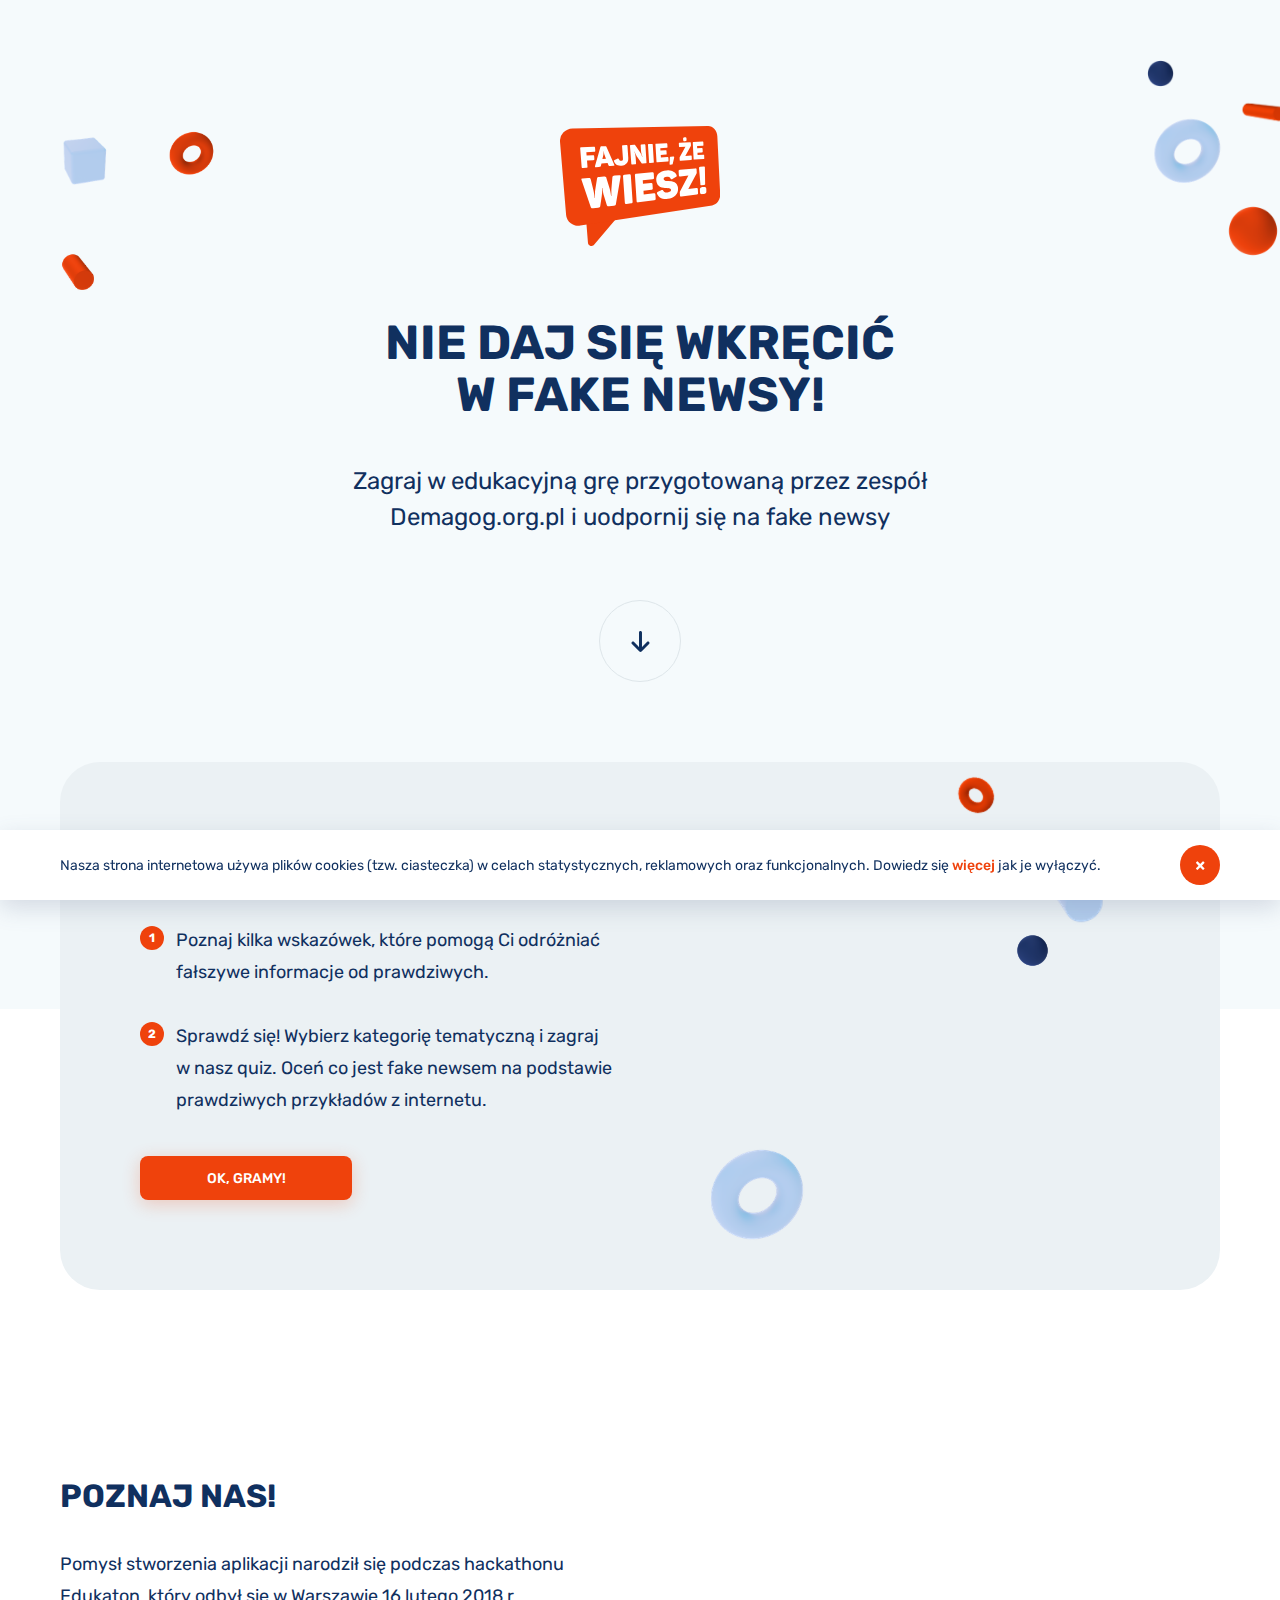
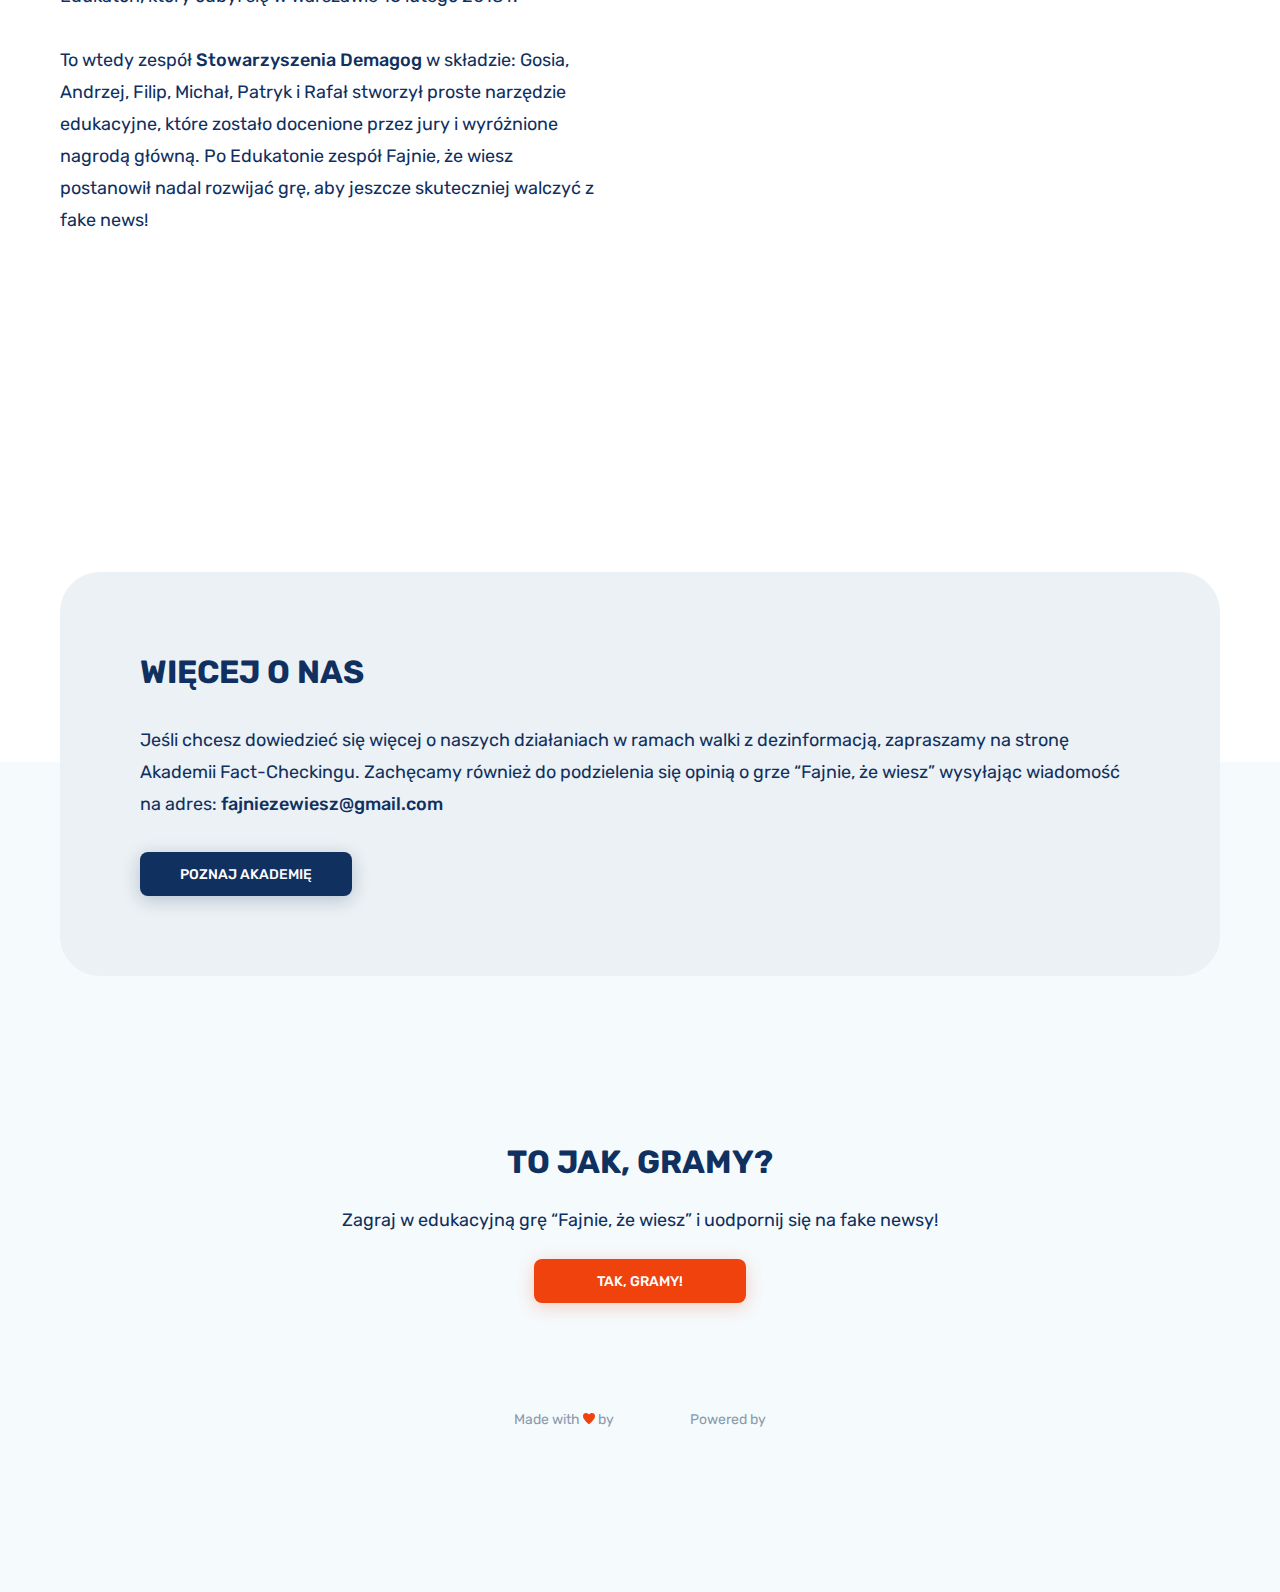
==== commit e3c4ba19: "version 2020-12-09_22-10" ====
--- a/index.html
+++ b/index.html
@@ -10,7 +10,7 @@
 
       <link rel="preconnect" href="https://fonts.gstatic.com">
       <link href="https://fonts.googleapis.com/css2?family=Rubik:ital,wght@0,400;0,500;0,700;1,400&amp;display=swap" rel="stylesheet">
-      
+
       <meta property="og:title" content="Fajnie, że wiesz!">
       <meta property="og:description" content="Coraz więcej słyszysz o fake newsach, ale nie wiesz jak się przed nimi bronić? Naucz się tego z naszą edukacyjną grą „Fajnie, że wiesz!”">
       <meta property="og:type" content="website">
@@ -77,7 +77,7 @@
 <footer class="main-footer">
     <section class="more">
         <h2>Więcej o nas</h2>
-        <p>Jeśli chcesz dowiedzieć się więcej o naszych działaniach w ramach walki z dezinformacją, zapraszamy na stronę Akademii Fact-Checkingu. Zachęcamy również do podzielenia się opinią o grze “Fajnie, że wiesz” wysyłając wiadomość na adres: <a href="mailto:kontakt@fajniezewiesz.pl">kontakt@fajniezewiesz.pl</a></p>
+        <p>Jeśli chcesz dowiedzieć się więcej o naszych działaniach w ramach walki z dezinformacją, zapraszamy na stronę Akademii Fact-Checkingu. Zachęcamy również do podzielenia się opinią o grze “Fajnie, że wiesz” wysyłając wiadomość na adres: <a href="mailto:fajniezewiesz@gmail.com">fajniezewiesz@gmail.com</a></p>
         <a href="https://akademia.demagog.org.pl/" class="button button--primary">Poznaj akademię</a>
         <div class="ornaments ornaments--left">
             <img class="lazy image rellax" alt="" role="presentation" src="images/placeholder.png" data-src="images/Cylinder_X3_Light_Blue.png" data-rellax-speed="-1">
@@ -107,7 +107,7 @@
             <div class="item">
                 <span>Powered by</span>
                 <div class="item__ico">
-                    <img class="lazy image" alt="Demoagog" src="images/placeholder.png" data-srcset="images/Demagog.png 1x, images/Demagog@2x.png 2x">
+                    <a href="https://demagog.org.pl/"><img class="lazy image" alt="Demoagog" src="images/placeholder.png" data-srcset="images/Demagog.png 1x, images/Demagog@2x.png 2x"></a>
                 </div>
             </div>
         </div>
@@ -130,4 +130,4 @@
 <script src="scripts/main.js"></script>
 
 </body>
-</html>+</html>
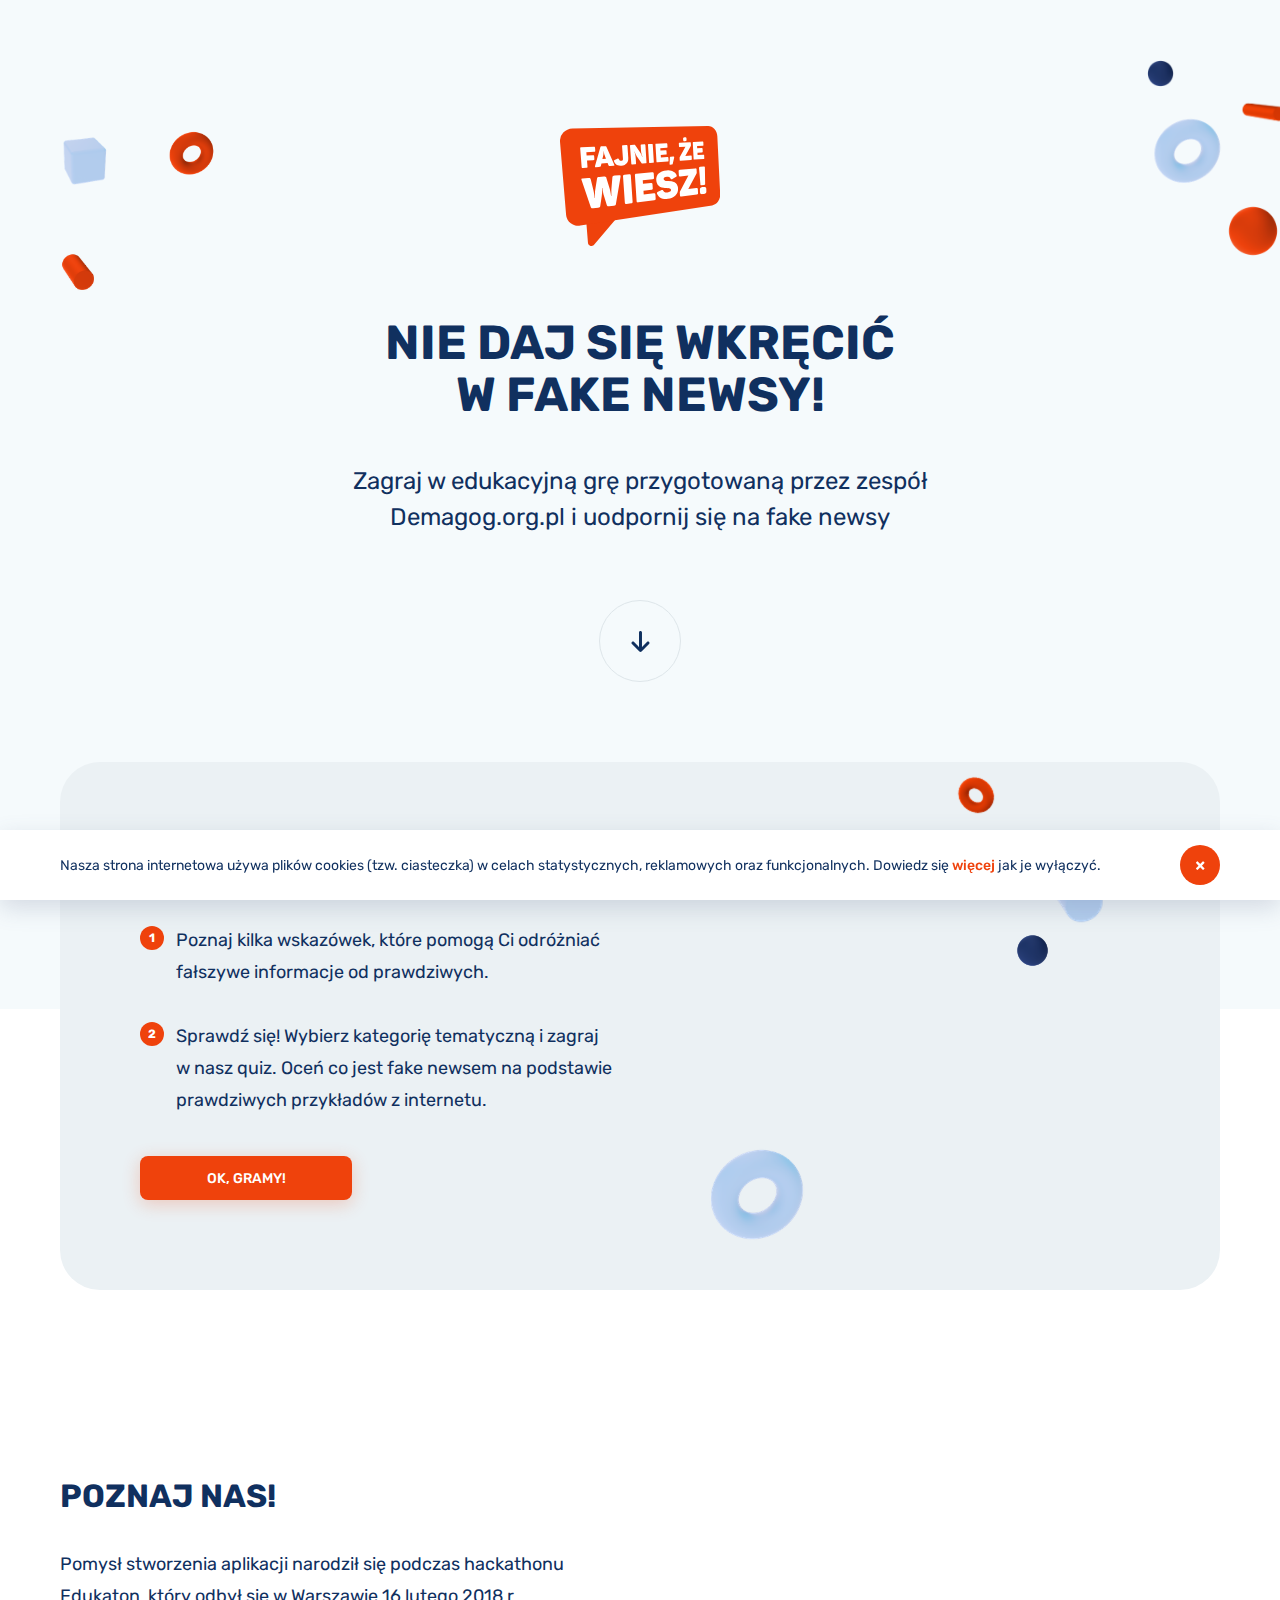
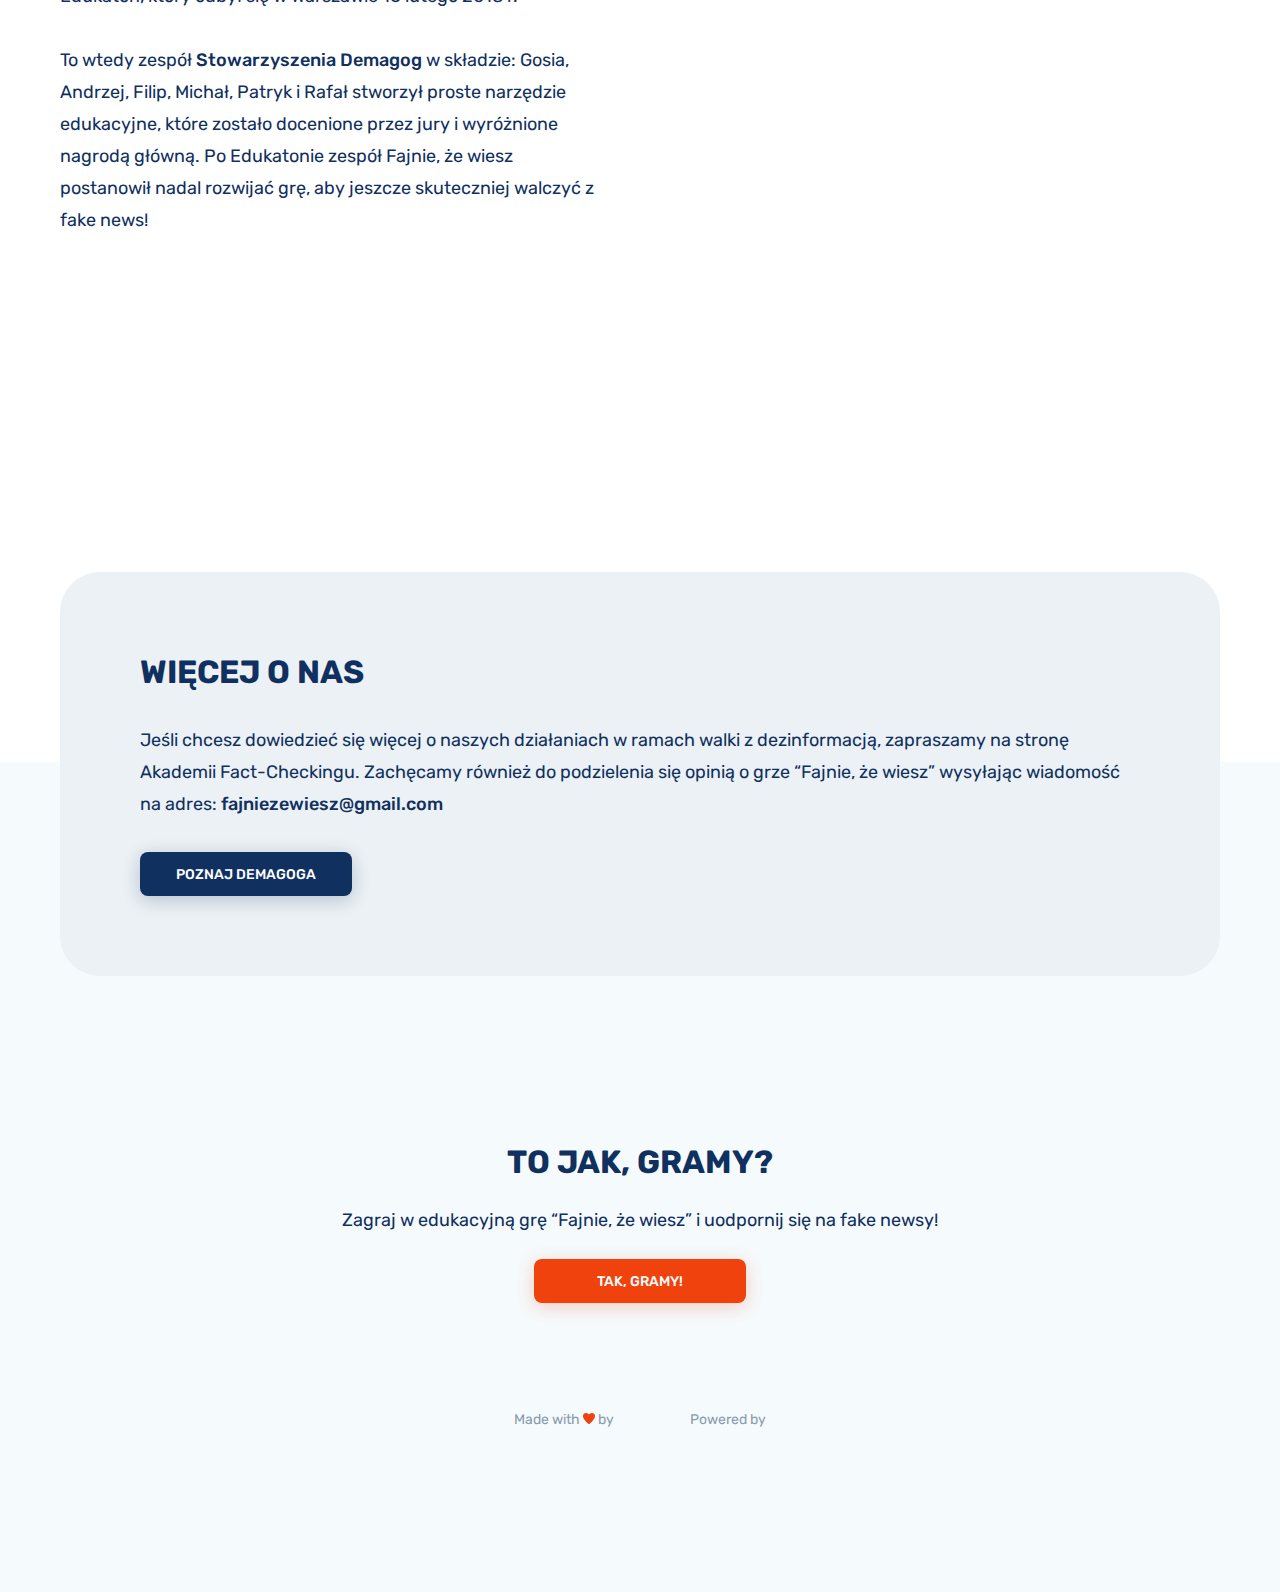
==== commit aa2e4a85: "version 2021-01-06_01-11" ====
--- a/index.html
+++ b/index.html
@@ -1,5 +1,5 @@
 <!DOCTYPE html>
-<html lang="pl-PL">
+<html lang="">
    <head>
       <meta charset="utf-8">
       <meta name="viewport" content="user-scalable=yes, width=device-width, initial-scale=1, maximum-scale=1">
@@ -10,7 +10,7 @@
 
       <link rel="preconnect" href="https://fonts.gstatic.com">
       <link href="https://fonts.googleapis.com/css2?family=Rubik:ital,wght@0,400;0,500;0,700;1,400&amp;display=swap" rel="stylesheet">
-
+      
       <meta property="og:title" content="Fajnie, że wiesz!">
       <meta property="og:description" content="Coraz więcej słyszysz o fake newsach, ale nie wiesz jak się przed nimi bronić? Naucz się tego z naszą edukacyjną grą „Fajnie, że wiesz!”">
       <meta property="og:type" content="website">
@@ -78,7 +78,7 @@
     <section class="more">
         <h2>Więcej o nas</h2>
         <p>Jeśli chcesz dowiedzieć się więcej o naszych działaniach w ramach walki z dezinformacją, zapraszamy na stronę Akademii Fact-Checkingu. Zachęcamy również do podzielenia się opinią o grze “Fajnie, że wiesz” wysyłając wiadomość na adres: <a href="mailto:fajniezewiesz@gmail.com">fajniezewiesz@gmail.com</a></p>
-        <a href="https://akademia.demagog.org.pl/" class="button button--primary">Poznaj akademię</a>
+        <a href="https://demagog.org.pl/" class="button button--primary">Poznaj Demagoga</a>
         <div class="ornaments ornaments--left">
             <img class="lazy image rellax" alt="" role="presentation" src="images/placeholder.png" data-src="images/Cylinder_X3_Light_Blue.png" data-rellax-speed="-1">
             <img class="lazy image rellax" alt="" role="presentation" src="images/placeholder.png" data-src="images/Cylinder_X3_Blue.png" data-rellax-speed="-2">
@@ -107,7 +107,9 @@
             <div class="item">
                 <span>Powered by</span>
                 <div class="item__ico">
-                    <a href="https://demagog.org.pl/"><img class="lazy image" alt="Demoagog" src="images/placeholder.png" data-srcset="images/Demagog.png 1x, images/Demagog@2x.png 2x"></a>
+                    <a href="https://demagog.org.pl/">
+                        <img class="lazy image" alt="Demoagog" src="images/placeholder.png" data-srcset="images/Demagog.png 1x, images/Demagog@2x.png 2x">
+                    </a>
                 </div>
             </div>
         </div>
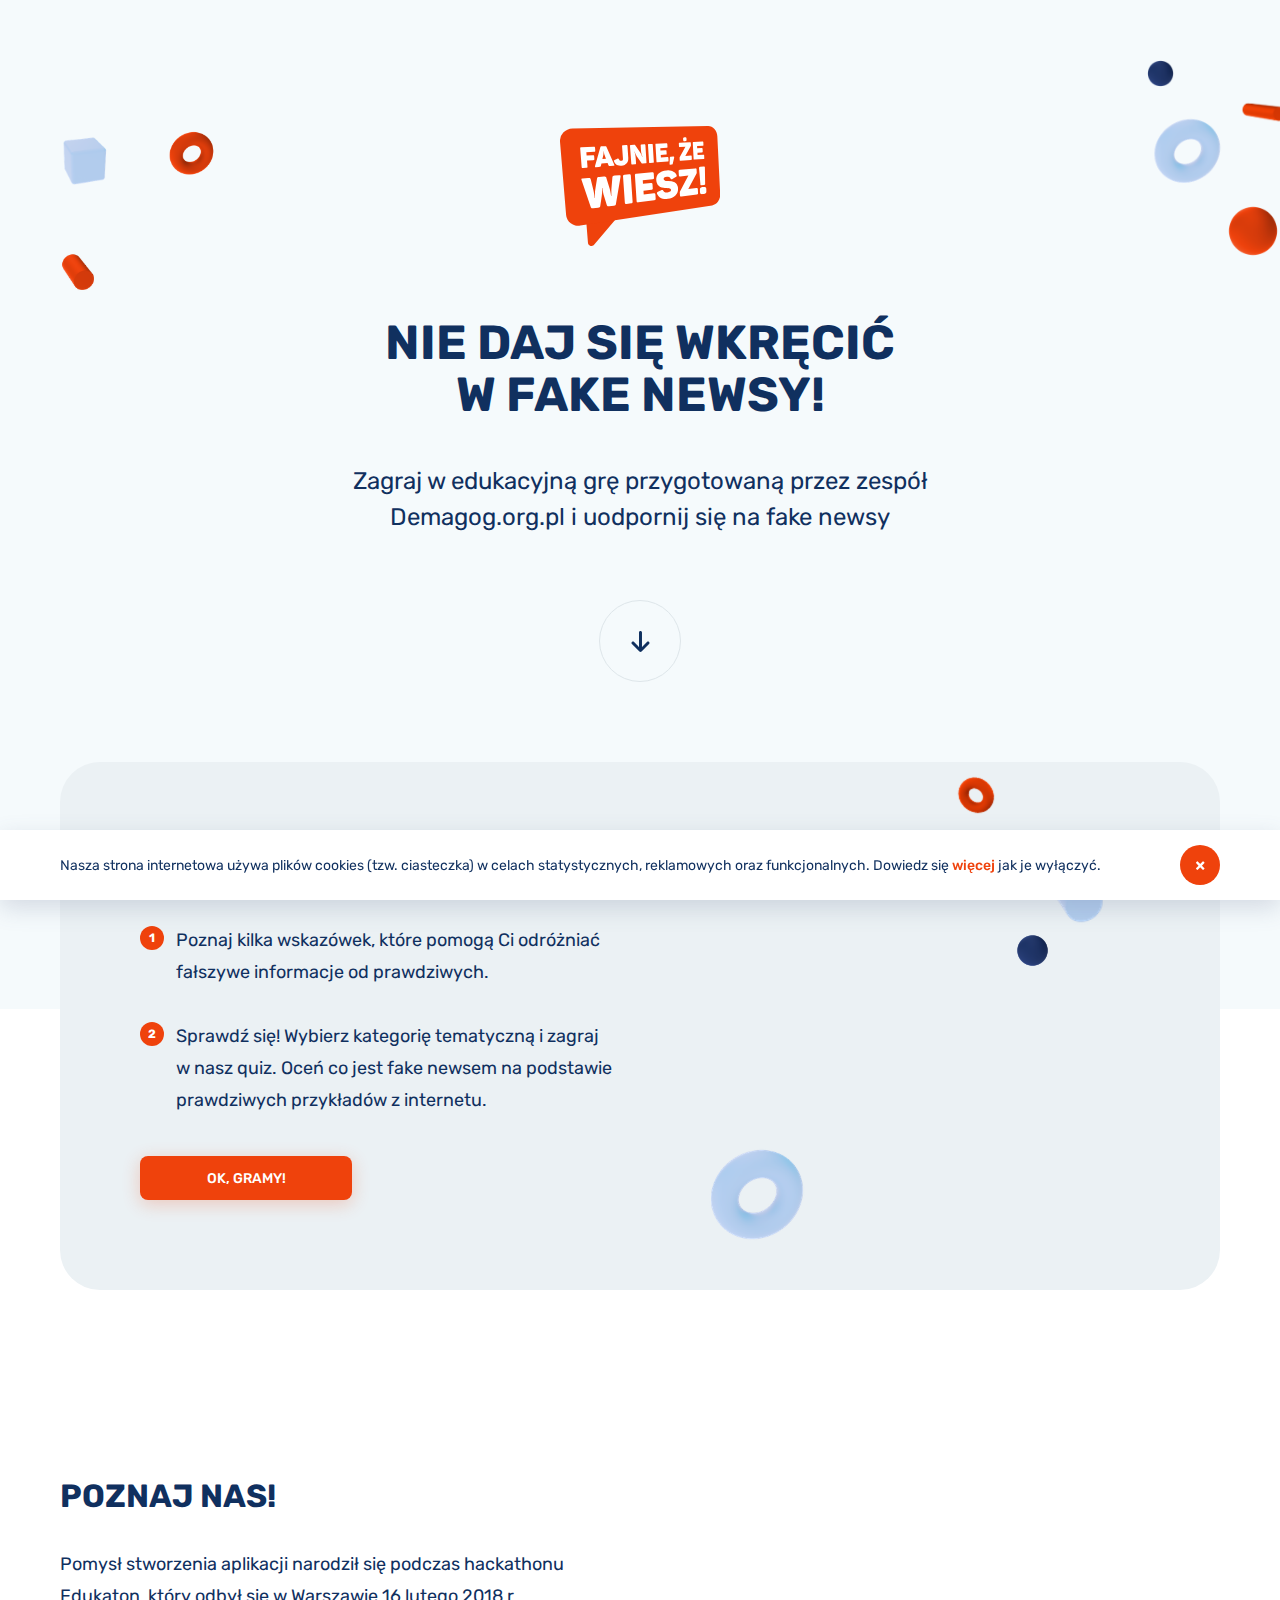
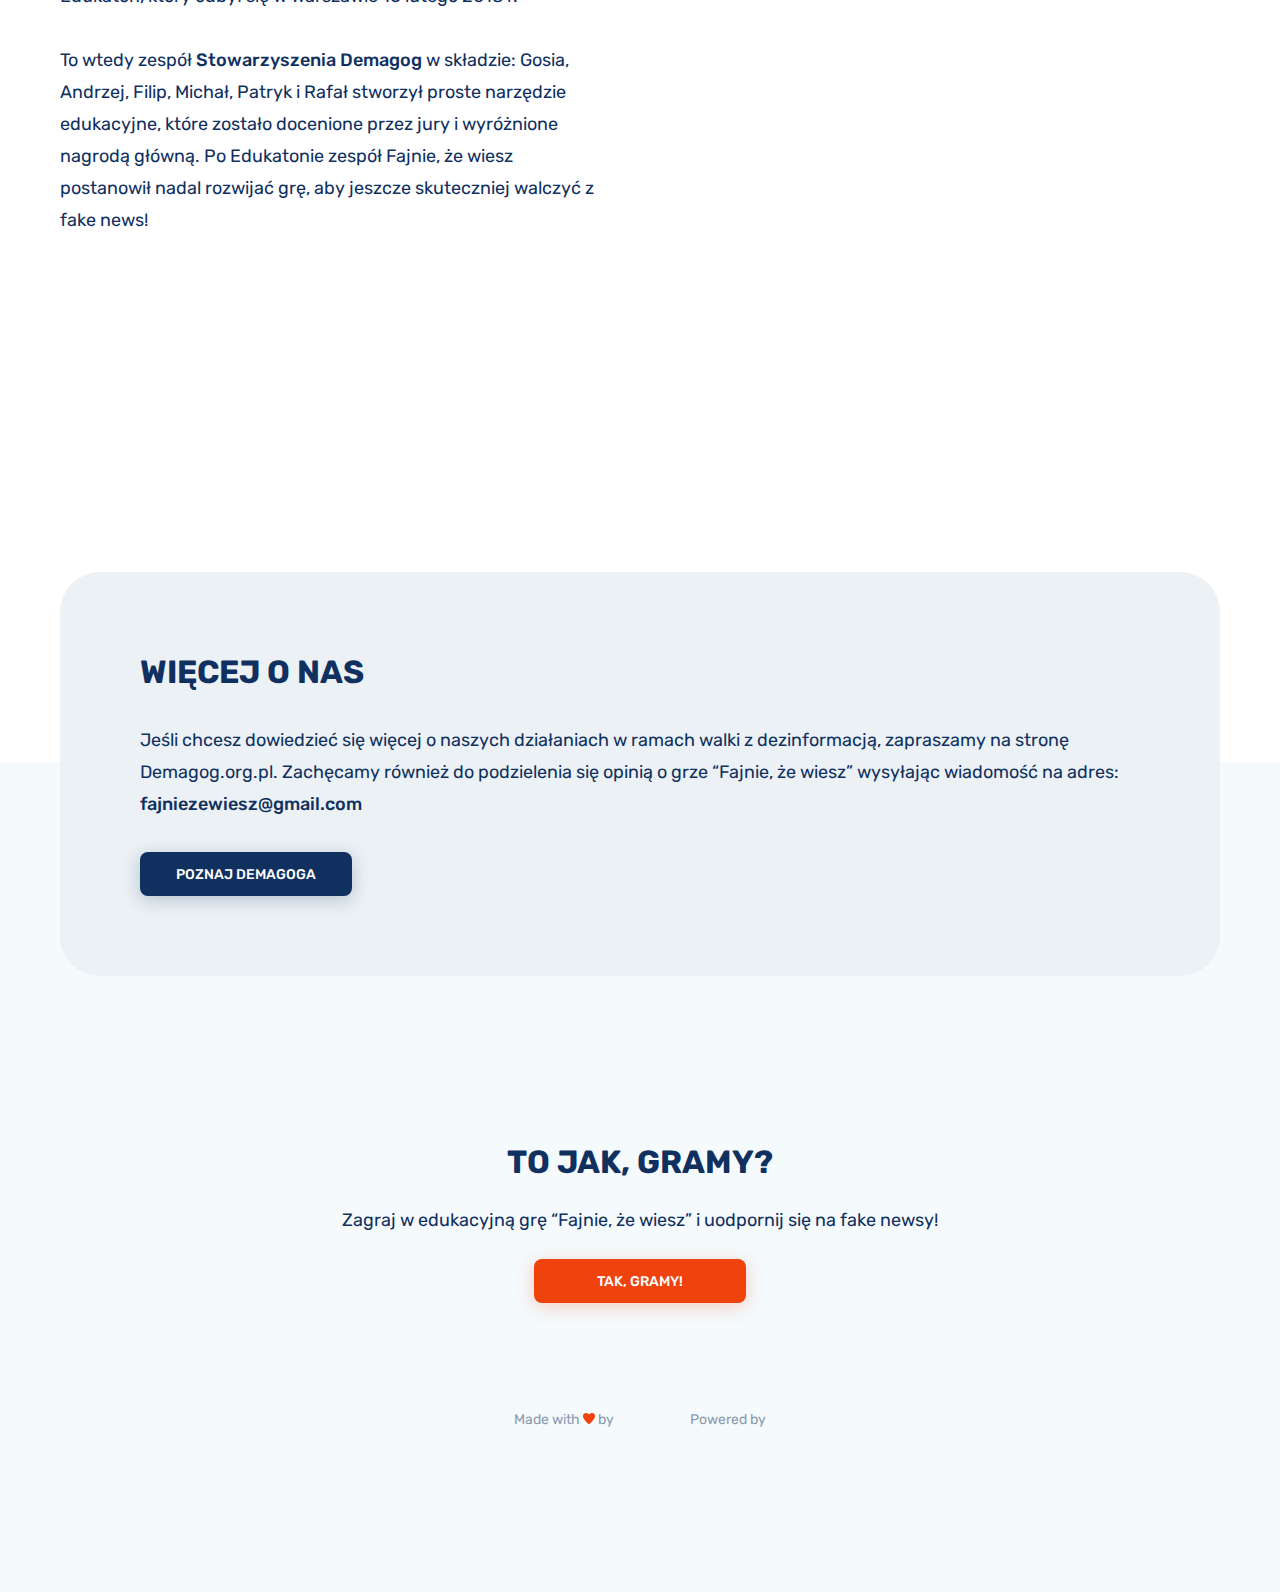
==== commit 59eec516: "version 2021-01-07_02-07" ====
--- a/index.html
+++ b/index.html
@@ -77,7 +77,7 @@
 <footer class="main-footer">
     <section class="more">
         <h2>Więcej o nas</h2>
-        <p>Jeśli chcesz dowiedzieć się więcej o naszych działaniach w ramach walki z dezinformacją, zapraszamy na stronę Akademii Fact-Checkingu. Zachęcamy również do podzielenia się opinią o grze “Fajnie, że wiesz” wysyłając wiadomość na adres: <a href="mailto:fajniezewiesz@gmail.com">fajniezewiesz@gmail.com</a></p>
+        <p>Jeśli chcesz dowiedzieć się więcej o naszych działaniach w ramach walki z dezinformacją, zapraszamy na stronę Demagog.org.pl. Zachęcamy również do podzielenia się opinią o grze “Fajnie, że wiesz” wysyłając wiadomość na adres: <a href="mailto:fajniezewiesz@gmail.com">fajniezewiesz@gmail.com</a></p>
         <a href="https://demagog.org.pl/" class="button button--primary">Poznaj Demagoga</a>
         <div class="ornaments ornaments--left">
             <img class="lazy image rellax" alt="" role="presentation" src="images/placeholder.png" data-src="images/Cylinder_X3_Light_Blue.png" data-rellax-speed="-1">
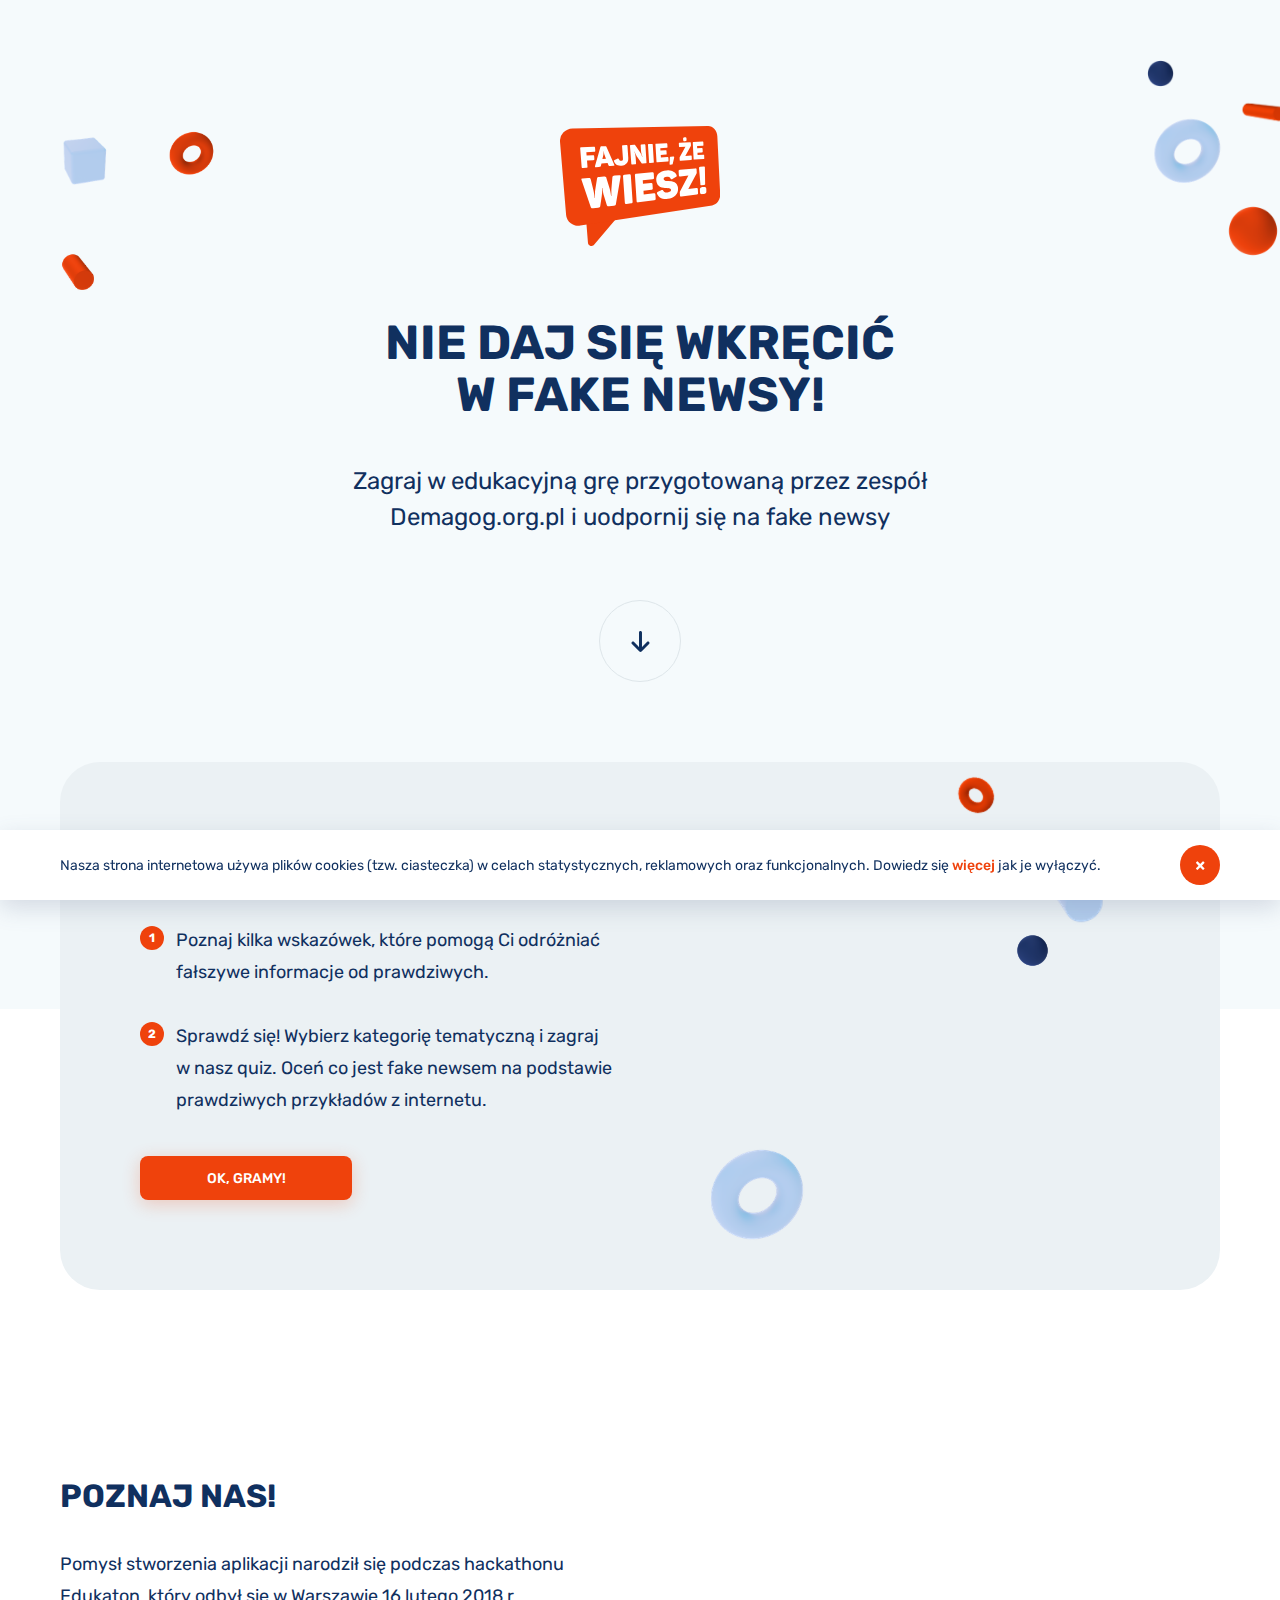
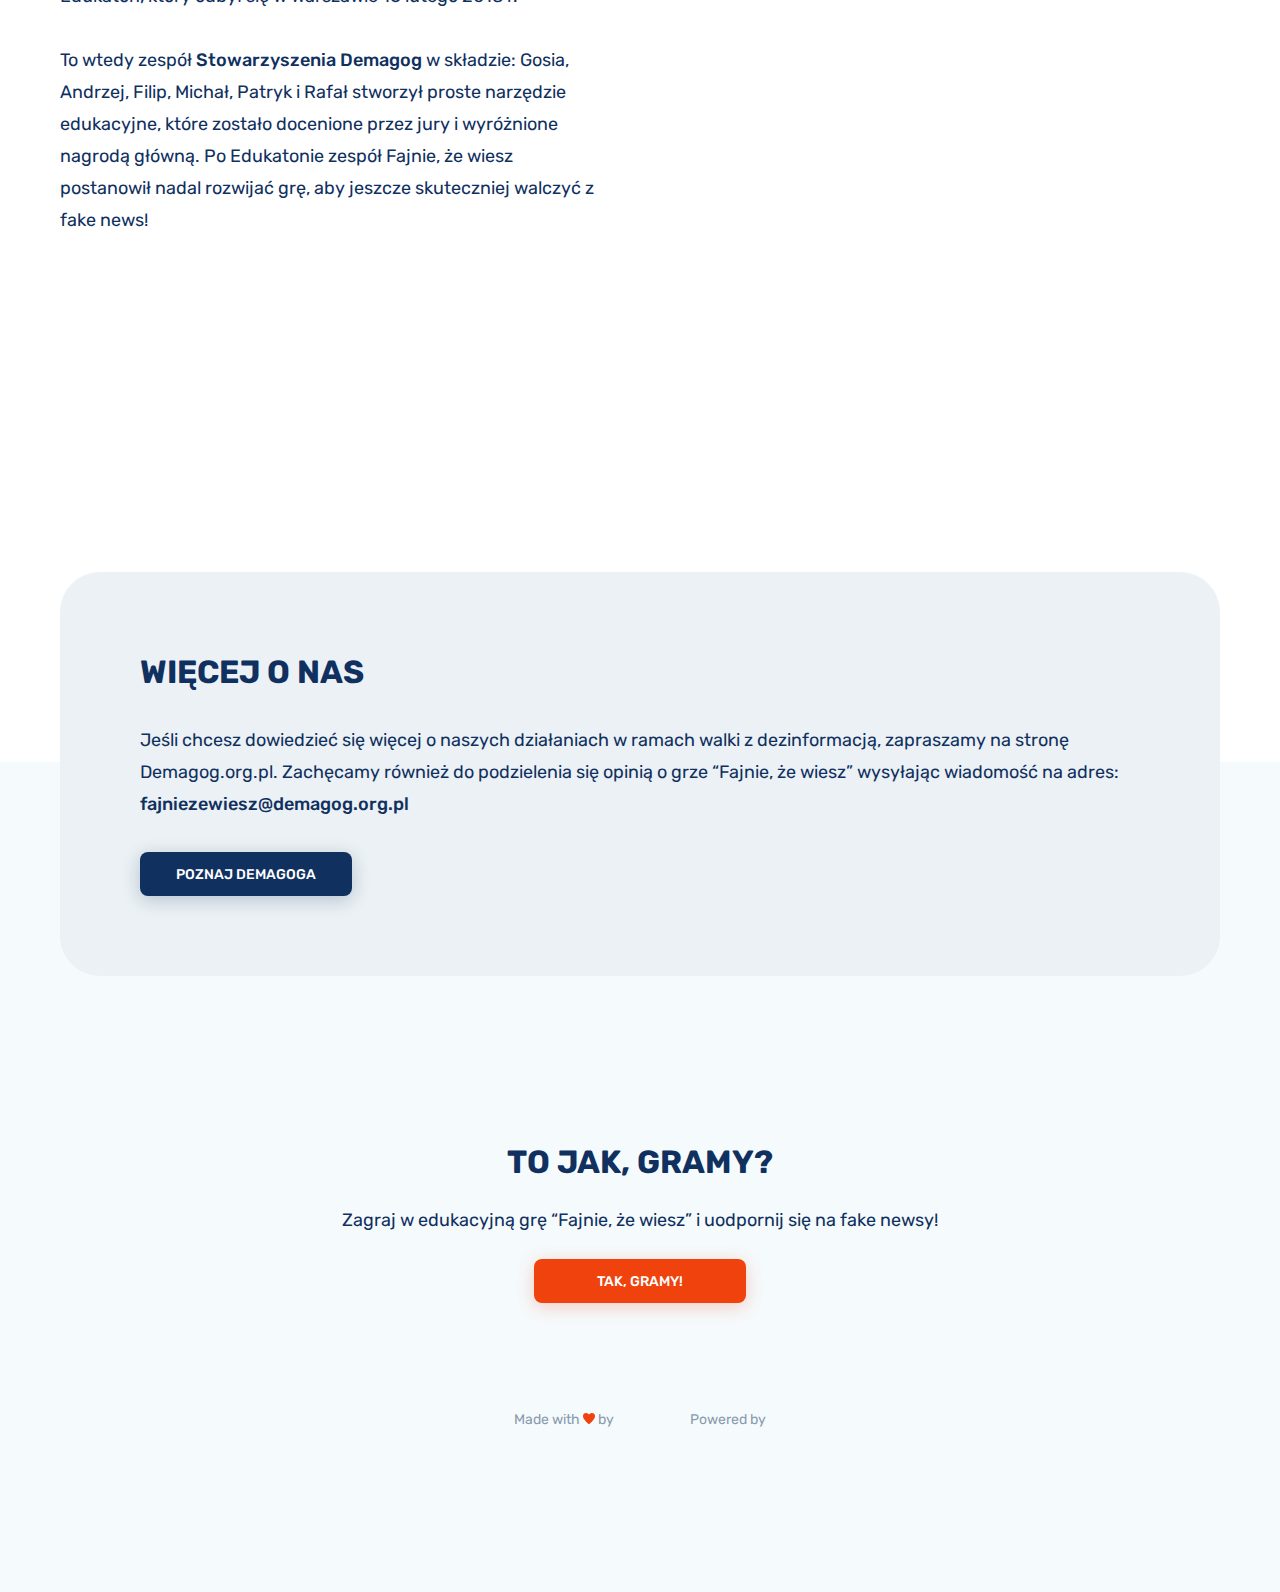
==== commit 3ea30878: "version 2021-01-24_02-23" ====
--- a/index.html
+++ b/index.html
@@ -77,8 +77,11 @@
 <footer class="main-footer">
     <section class="more">
         <h2>Więcej o nas</h2>
-        <p>Jeśli chcesz dowiedzieć się więcej o naszych działaniach w ramach walki z dezinformacją, zapraszamy na stronę Demagog.org.pl. Zachęcamy również do podzielenia się opinią o grze “Fajnie, że wiesz” wysyłając wiadomość na adres: <a href="mailto:fajniezewiesz@gmail.com">fajniezewiesz@gmail.com</a></p>
-        <a href="https://demagog.org.pl/" class="button button--primary">Poznaj Demagoga</a>
+        <p>
+            Jeśli chcesz dowiedzieć się więcej o naszych działaniach w ramach walki z dezinformacją, zapraszamy na stronę Demagog.org.pl.
+            Zachęcamy również do podzielenia się opinią o grze “Fajnie, że wiesz” wysyłając wiadomość na adres: <a href="mailto:fajniezewiesz@demagog.org.pl">fajniezewiesz@demagog.org.pl</a>
+        </p>
+        <a href="https://demagog.org.pl/" class="button button--primary" target="_blank">Poznaj Demagoga</a>
         <div class="ornaments ornaments--left">
             <img class="lazy image rellax" alt="" role="presentation" src="images/placeholder.png" data-src="images/Cylinder_X3_Light_Blue.png" data-rellax-speed="-1">
             <img class="lazy image rellax" alt="" role="presentation" src="images/placeholder.png" data-src="images/Cylinder_X3_Blue.png" data-rellax-speed="-2">
@@ -107,7 +110,7 @@
             <div class="item">
                 <span>Powered by</span>
                 <div class="item__ico">
-                    <a href="https://demagog.org.pl/">
+                    <a href="https://demagog.org.pl/" target="_blank">
                         <img class="lazy image" alt="Demoagog" src="images/placeholder.png" data-srcset="images/Demagog.png 1x, images/Demagog@2x.png 2x">
                     </a>
                 </div>
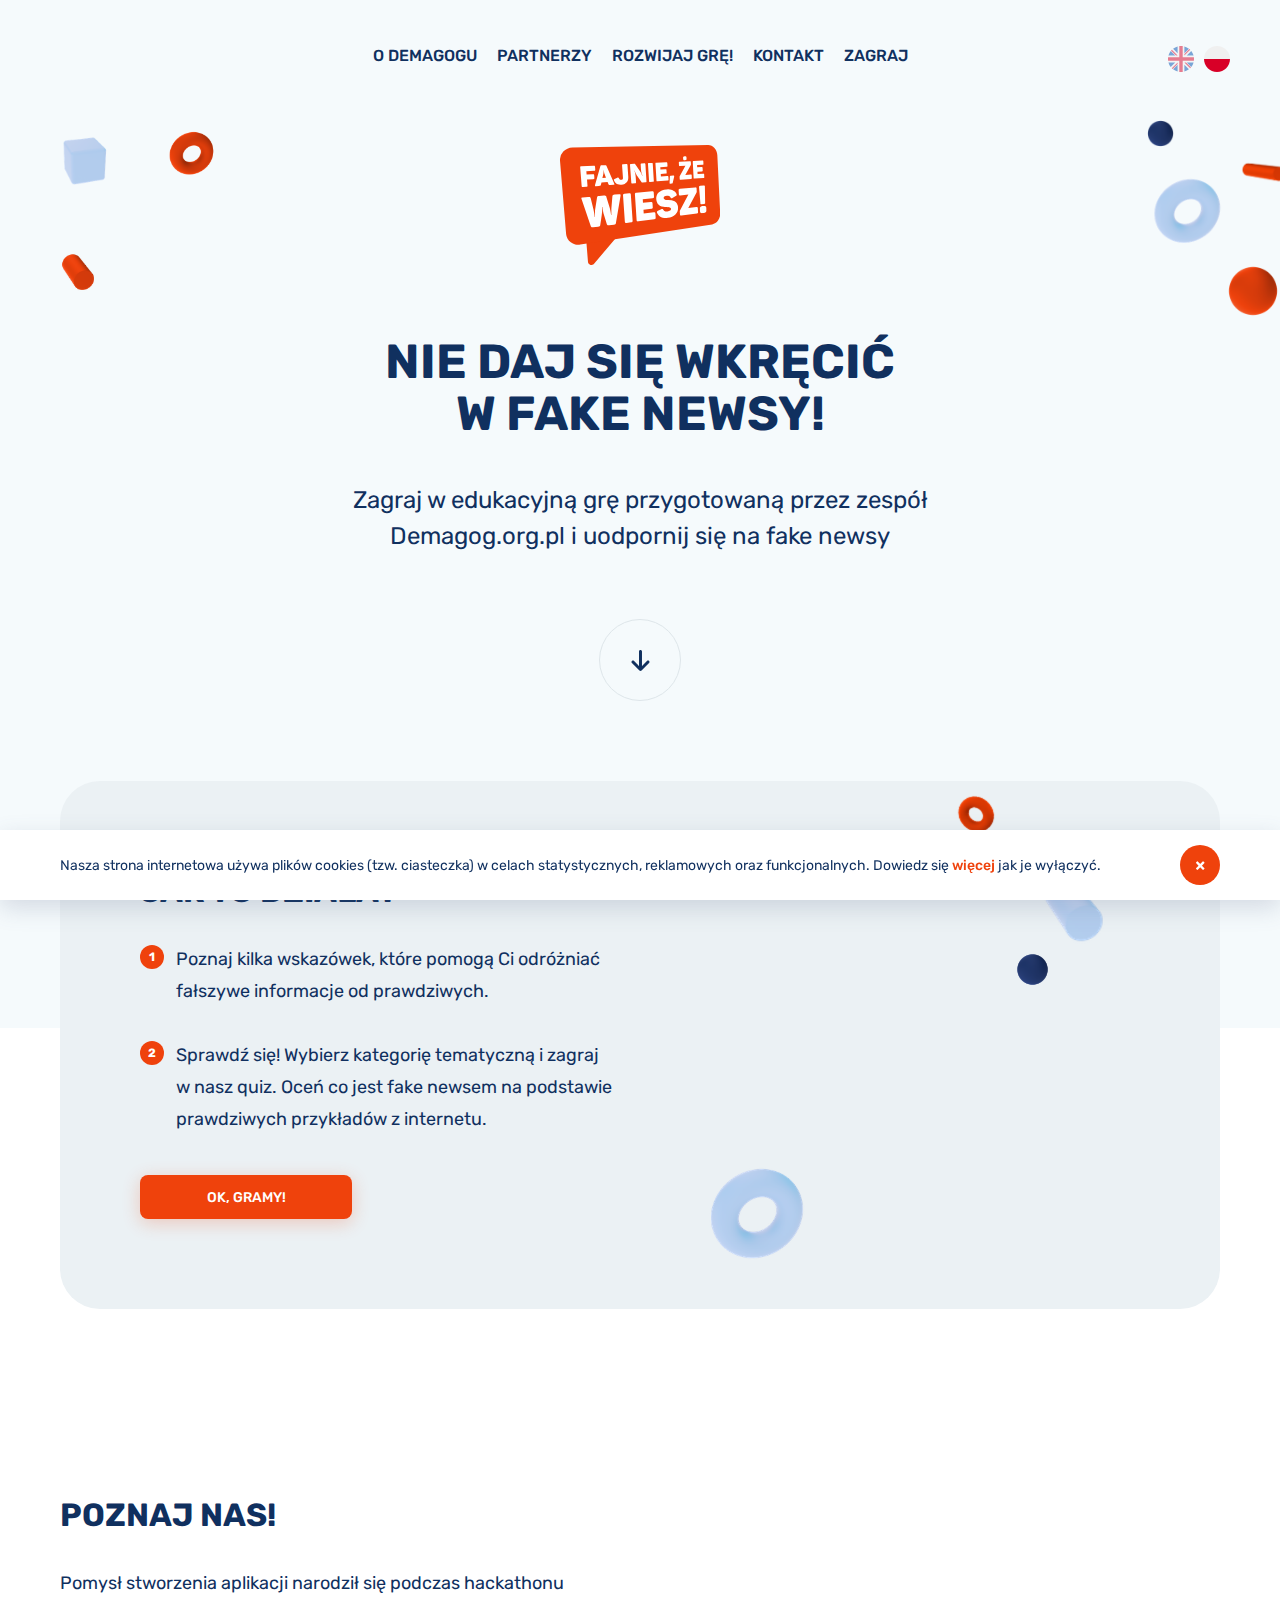
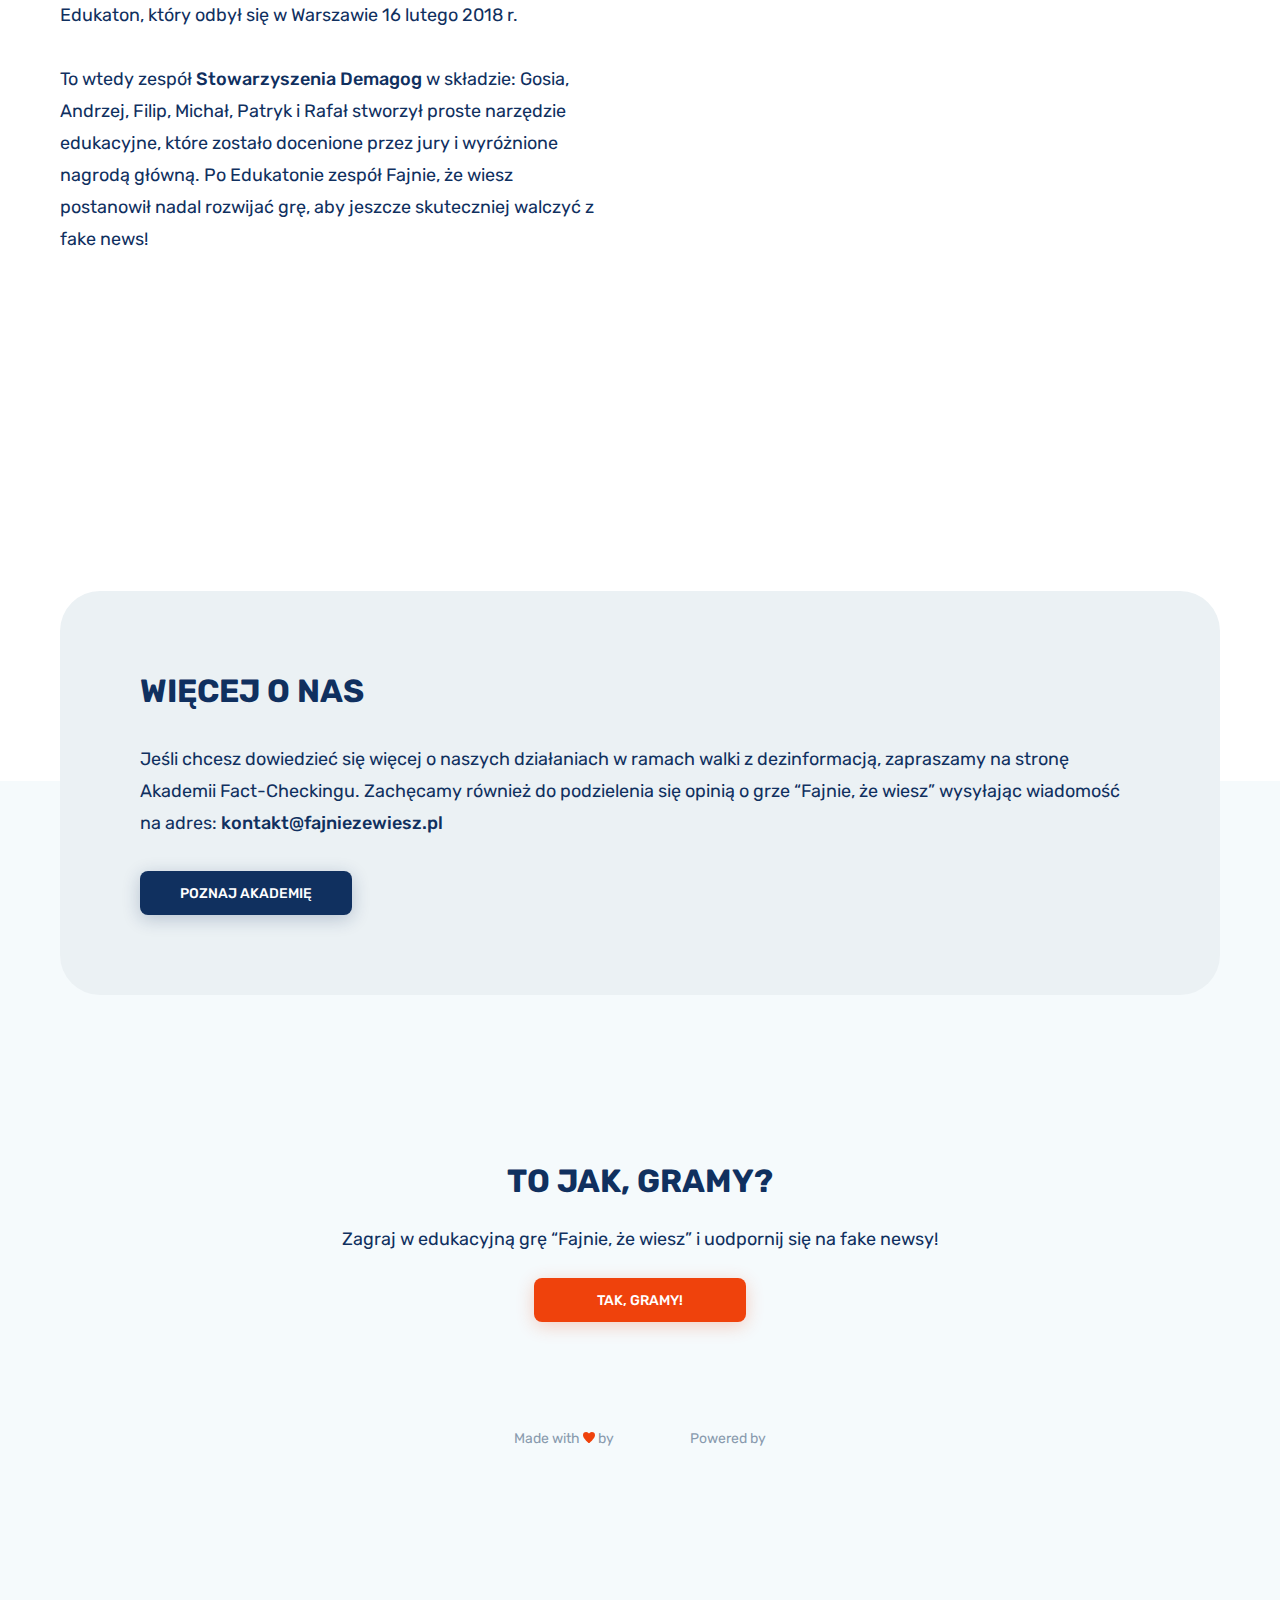
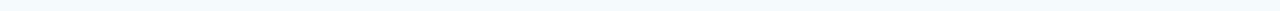
==== commit f47d3b14: "Updates" ====
--- a/index.html
+++ b/index.html
@@ -1,5 +1,5 @@
 <!DOCTYPE html>
-<html lang="">
+<html lang="pl-PL">
    <head>
       <meta charset="utf-8">
       <meta name="viewport" content="user-scalable=yes, width=device-width, initial-scale=1, maximum-scale=1">
@@ -17,11 +17,28 @@
       <meta property="og:url" content="https://fajniezewiesz.pl/">
       <meta property="og:image" content="images/home.png">
    </head>
-   <body>
-<main class="page page--home">
+   <body><main class="page page--home">
    <header class="main-header">
+      <a href="#menu" class="hamburger hamburger--slider" type="button">
+         <span class="hamburger-box">
+            <span class="hamburger-inner"></span>
+         </span>
+      </a>
       <div class="row">
          <div class="large-12">
+            <nav>
+               <ul>
+                  <li><a href="o-demagogu.html">O Demagogu</a></li>
+                  <li><a href="partnerzy.html">Partnerzy</a></li>
+                  <li><a href="rozwijaj-gre.html">Rozwijaj grę!</a></li>
+                  <li><a href="kontakt.html">Kontakt</a></li>
+                  <li><a href="https://aplikacja.fajniezewiesz.pl" traget="_blank">Zagraj</a></li>
+               </ul>
+               <div class="langs">
+                  <a href="https://fakesnothanks.pl"><svg xmlns="http://www.w3.org/2000/svg" viewBox="0 0 512 512"><circle cx="256" cy="256" r="256" fill="#f0f0f0"/><g fill="#0052b4"><path d="M52.92 100.142c-20.109 26.163-35.272 56.318-44.101 89.077h133.178L52.92 100.142zM503.181 189.219c-8.829-32.758-23.993-62.913-44.101-89.076l-89.075 89.076h133.176zM8.819 322.784c8.83 32.758 23.993 62.913 44.101 89.075l89.074-89.075H8.819zM411.858 52.921c-26.163-20.109-56.317-35.272-89.076-44.102v133.177l89.076-89.075zM100.142 459.079c26.163 20.109 56.318 35.272 89.076 44.102V370.005l-89.076 89.074zM189.217 8.819c-32.758 8.83-62.913 23.993-89.075 44.101l89.075 89.075V8.819zM322.783 503.181c32.758-8.83 62.913-23.993 89.075-44.101l-89.075-89.075v133.176zM370.005 322.784l89.075 89.076c20.108-26.162 35.272-56.318 44.101-89.076H370.005z"/></g><g fill="#d80027"><path d="M509.833 222.609H289.392V2.167A258.556 258.556 0 00256 0c-11.319 0-22.461.744-33.391 2.167v220.441H2.167A258.556 258.556 0 000 256c0 11.319.744 22.461 2.167 33.391h220.441v220.442a258.35 258.35 0 0066.783 0V289.392h220.442A258.533 258.533 0 00512 256c0-11.317-.744-22.461-2.167-33.391z"/><path d="M322.783 322.784L437.019 437.02a256.636 256.636 0 0015.048-16.435l-97.802-97.802h-31.482v.001zM189.217 322.784h-.002L74.98 437.019a256.636 256.636 0 0016.435 15.048l97.802-97.804v-31.479zM189.217 189.219v-.002L74.981 74.98a256.636 256.636 0 00-15.048 16.435l97.803 97.803h31.481zM322.783 189.219L437.02 74.981a256.328 256.328 0 00-16.435-15.047l-97.802 97.803v31.482z"/></g></svg></a>
+                  <a href="#" class="current"><svg xmlns="http://www.w3.org/2000/svg" viewBox="0 0 512 512"><circle cx="256" cy="256" r="256" fill="#f0f0f0"/><path d="M512 256c0 141.384-114.616 256-256 256S0 397.384 0 256" fill="#d80027"/></svg></a>
+               </div>
+            </nav>
             <div class="ornaments ornaments--left">
                <img class="lazy rellax" alt="" role="presentation" src="images/placeholder.png" data-src="images/Cube_Rounded_Light_Blue.png" data-rellax-speed="-3">
                <img class="lazy rellax" alt="" role="presentation" src="images/placeholder.png" data-src="images/Torus_X3_Orange.png" data-rellax-speed="-4">
@@ -33,7 +50,7 @@
                <img class="lazy rellax" alt="" role="presentation" src="images/placeholder.png" data-src="images/Torus_X3_Light_Blue.png" data-rellax-speed="-2">
                <img class="lazy rellax" alt="" role="presentation" src="images/placeholder.png" data-src="images/Sphere_Orange.png" data-rellax-speed="-2">
             </div>
-            <a href="" class="logo"><svg xmlns="http://www.w3.org/2000/svg" width="63.184" height="47.332" viewBox="0 0 63.184 47.332"><defs><style>.a{fill:#ef420c;}.b{fill:#fff;}</style></defs><g transform="translate(-15.064 -28.005)"><path class="a" d="M34.23,80.2h.1l12.647.248a1.248,1.248,0,0,1,.719.255,1.475,1.475,0,0,1,.438.614,1.554,1.554,0,0,1,.091.771,1.427,1.427,0,0,1-.333.751L36.438,96.349a1.483,1.483,0,0,1-.2.2,1.255,1.255,0,0,1-.229.15,1.488,1.488,0,0,1-.235.1,1,1,0,0,1-.242.052,1.407,1.407,0,0,1-.523-.039,1.29,1.29,0,0,1-.47-.242,1.333,1.333,0,0,1-.346-.418,1.385,1.385,0,0,1-.163-.581L32.917,81.787a1.549,1.549,0,0,1,.333-1.1,1.383,1.383,0,0,1,.431-.346A1.454,1.454,0,0,1,34.23,80.2Z" transform="translate(-7.936 -21.524)"/><path class="a" d="M76.271,33.25a3.083,3.083,0,0,1,1.365.3,3.682,3.682,0,0,1,1.142.862,4.314,4.314,0,0,1,.794,1.307,4.847,4.847,0,0,1,.348,1.581l1.122,22.792a4.77,4.77,0,0,1-.184,1.581,4.486,4.486,0,0,1-.656,1.372,3.862,3.862,0,0,1-1.024,1.013,3.18,3.18,0,0,1-1.313.516L25.881,72.531a5.05,5.05,0,0,1-2.028-.078,4.805,4.805,0,0,1-1.746-.817,4.542,4.542,0,0,1-1.254-1.411,4.373,4.373,0,0,1-.578-1.888l-2.4-28.789a4.8,4.8,0,0,1,1.286-3.7,5.108,5.108,0,0,1,1.614-1.143,5.322,5.322,0,0,1,2.034-.444Z" transform="translate(-2.8 -5.244)"/><g transform="translate(23.031 32.432)"><path class="b" d="M103.408,70.212a1.837,1.837,0,0,1,.464,0,.592.592,0,0,1,.307.15.758.758,0,0,1,.176.327,2.35,2.35,0,0,1,.078.523v.5a3.666,3.666,0,0,1,0,.536.844.844,0,0,1-.144.366.758.758,0,0,1-.287.229,1.81,1.81,0,0,1-.457.118l-.608.078a1.343,1.343,0,0,1-.457,0,.538.538,0,0,1-.307-.144.77.77,0,0,1-.183-.327,2.468,2.468,0,0,1-.078-.529v-.5a2.506,2.506,0,0,1,0-.542.844.844,0,0,1,.144-.366.811.811,0,0,1,.287-.229,1.561,1.561,0,0,1,.457-.111Z" transform="translate(-54.678 -50.613)"/><path class="b" d="M101.894,64.839l-.529-6.226a.833.833,0,0,1,0-.255.308.308,0,0,1,.072-.17.328.328,0,0,1,.144-.1.679.679,0,0,1,.229-.046l1.391-.124a.671.671,0,0,1,.229,0,.345.345,0,0,1,.157.072.368.368,0,0,1,.085.157.832.832,0,0,1,0,.255l.1,6.206v.261a.575.575,0,0,1-.065.176.344.344,0,0,1-.131.1.614.614,0,0,1-.216.052l-1,.124a1.26,1.26,0,0,1-.222,0,.259.259,0,0,1-.15-.078.392.392,0,0,1-.085-.163A1,1,0,0,1,101.894,64.839Z" transform="translate(-54.49 -46.35)"/><path class="b" d="M101.4,42.835a.345.345,0,0,1,.163,0,.176.176,0,0,1,.111.065.23.23,0,0,1,.065.124.916.916,0,0,1,0,.189l.046.869a.983.983,0,0,1,0,.2.253.253,0,0,1-.052.137.315.315,0,0,1-.1.078.684.684,0,0,1-.163,0l-2.188.118.046.869,1.751-.1a.373.373,0,0,1,.17,0,.206.206,0,0,1,.111.059.23.23,0,0,1,.065.124.606.606,0,0,1,.033.189l.046.928a.98.98,0,0,1,0,.2.324.324,0,0,1-.052.131.315.315,0,0,1-.1.078.491.491,0,0,1-.17.033l-1.744.111.046.934,2.26-.15a.345.345,0,0,1,.163,0,.332.332,0,0,1,.1.059.23.23,0,0,1,.065.124.916.916,0,0,1,0,.189l.046.875a.98.98,0,0,1,0,.2.266.266,0,0,1-.052.124.167.167,0,0,1-.1.078.345.345,0,0,1-.163,0l-3.547.274a.373.373,0,0,1-.17,0,.2.2,0,0,1-.118-.059.23.23,0,0,1-.065-.124.918.918,0,0,1,0-.189l-.32-6.134a.985.985,0,0,1,0-.2.472.472,0,0,1,.059-.131.314.314,0,0,1,.1-.078.738.738,0,0,1,.17,0Z" transform="translate(-53.178 -41.122)"/><path class="b" d="M92.447,41.793a1.258,1.258,0,0,1-.314,0,.386.386,0,0,1-.209-.111.488.488,0,0,1-.118-.222,1.7,1.7,0,0,1-.052-.366v-.078a1.715,1.715,0,0,1,0-.366.61.61,0,0,1,.091-.235.362.362,0,0,1,.2-.131,1.018,1.018,0,0,1,.314-.052h.052a.879.879,0,0,1,.32,0,.388.388,0,0,1,.2.111.511.511,0,0,1,.118.229,1.7,1.7,0,0,1,.052.366v.078a1.65,1.65,0,0,1,0,.359.457.457,0,0,1-.091.235.452.452,0,0,1-.2.131,1.2,1.2,0,0,1-.307.046Z" transform="translate(-51.158 -40.217)"/><path class="b" d="M95.561,59.025a.833.833,0,0,1,.255,0,.282.282,0,0,1,.17.085.336.336,0,0,1,.1.183,2.031,2.031,0,0,1,.039.287l.046.869v.359a1.322,1.322,0,0,1-.046.15,1.043,1.043,0,0,1-.065.15L92.85,67.191l3.214-.392a1.574,1.574,0,0,1,.248,0,.282.282,0,0,1,.17.085.364.364,0,0,1,.1.176,2.027,2.027,0,0,1,.039.287l.072,1.307a1.059,1.059,0,0,1,0,.287.505.505,0,0,1-.072.2.414.414,0,0,1-.157.124.821.821,0,0,1-.248.065l-6.075.817a.877.877,0,0,1-.261,0,.431.431,0,0,1-.176-.078.513.513,0,0,1-.1-.183,1.057,1.057,0,0,1-.046-.287l-.052-.9a.854.854,0,0,1,0-.183.737.737,0,0,1,0-.17,1.007,1.007,0,0,1,.046-.15,1.062,1.062,0,0,1,.072-.15l3.266-6.186-3.175.32a.876.876,0,0,1-.261,0,.353.353,0,0,1-.176-.091.429.429,0,0,1-.111-.189,1.154,1.154,0,0,1-.046-.3l-.078-1.346a1.156,1.156,0,0,1,0-.3.464.464,0,0,1,.085-.2.435.435,0,0,1,.163-.124,1.167,1.167,0,0,1,.261-.059Z" transform="translate(-50.214 -46.735)"/><path class="b" d="M93.894,48.507a.373.373,0,0,1,.17,0,.364.364,0,0,1,.111.059.23.23,0,0,1,.065.124.985.985,0,0,1,0,.2l.046.895a.5.5,0,0,1,0,.2.324.324,0,0,1-.052.131.18.18,0,0,1-.1.078.716.716,0,0,1-.17.039l-4.1.314a.8.8,0,0,1-.176,0,.2.2,0,0,1-.118-.059.235.235,0,0,1-.072-.131.983.983,0,0,1,0-.2l-.033-.608a.4.4,0,0,1,0-.124V49.31l.039-.1a.662.662,0,0,1,.046-.1l2.208-4.05-2.143.111a.4.4,0,0,1-.176,0,.261.261,0,0,1-.118-.065.368.368,0,0,1-.072-.131.736.736,0,0,1-.033-.209l-.052-.9a1.049,1.049,0,0,1,0-.2.472.472,0,0,1,.059-.131.2.2,0,0,1,.111-.078.8.8,0,0,1,.176,0l4.037-.189a.738.738,0,0,1,.17,0,.212.212,0,0,1,.118.065.249.249,0,0,1,.065.131.919.919,0,0,1,0,.189l.033.594v.34l-.039.1-2.175,4Z" transform="translate(-50.259 -41.273)"/><path class="b" d="M84.975,51.845a.672.672,0,0,1,.229,0,.3.3,0,0,1,.137.1.26.26,0,0,1,.046.157.634.634,0,0,1,0,.222l-.536,2.267a.5.5,0,0,1-.059.183.341.341,0,0,1-.091.124.325.325,0,0,1-.124.085l-.183.033-.51.039a.483.483,0,0,1-.137,0,.149.149,0,0,1-.078-.039.174.174,0,0,1-.091-.046.528.528,0,0,1,0-.144l.118-2.345a1.575,1.575,0,0,1,0-.248.38.38,0,0,1,.078-.163.292.292,0,0,1,.131-.1,1.01,1.01,0,0,1,.2-.039Z" transform="translate(-48.324 -44.246)"/><path class="b" d="M79.54,60.229a6.021,6.021,0,0,1,1.372,0A3.7,3.7,0,0,1,82,60.517a2.889,2.889,0,0,1,.836.588,3.594,3.594,0,0,1,.653.882,1.454,1.454,0,0,1,.1.281.452.452,0,0,1-.137.425,1.07,1.07,0,0,1-.242.17l-1.307.79-.091.052-.078.039H81.6a.355.355,0,0,1-.118,0,.219.219,0,0,1-.1-.065.476.476,0,0,1-.111-.118c-.039-.059-.078-.118-.111-.176a1.472,1.472,0,0,0-.261-.34.99.99,0,0,0-.333-.209,1.328,1.328,0,0,0-.392-.1,1.734,1.734,0,0,0-.451,0,3.744,3.744,0,0,0-.6.111,1.3,1.3,0,0,0-.4.183.734.734,0,0,0-.216.274.743.743,0,0,0-.052.359.583.583,0,0,0,.17.392.974.974,0,0,0,.405.216,3.07,3.07,0,0,0,.588.1h.7a10.176,10.176,0,0,1,1.254.118,3.7,3.7,0,0,1,1.2.405,2.383,2.383,0,0,1,.915.921,3.722,3.722,0,0,1,.438,1.666,3.542,3.542,0,0,1-.229,1.5,3.254,3.254,0,0,1-.8,1.182A4.374,4.374,0,0,1,81.774,71a6.692,6.692,0,0,1-1.666.451,6.484,6.484,0,0,1-1.424.046,3.849,3.849,0,0,1-1.2-.287,3.042,3.042,0,0,1-.941-.653,3,3,0,0,1-.653-.98.763.763,0,0,1-.085-.294.478.478,0,0,1,0-.235.465.465,0,0,1,.137-.2,1.285,1.285,0,0,1,.248-.17l1.307-.653.1-.046.085-.039h.163a.245.245,0,0,1,.137,0A.433.433,0,0,1,78.1,68a.5.5,0,0,1,.118.118.829.829,0,0,1,.118.176,1.279,1.279,0,0,0,.261.327,1.325,1.325,0,0,0,.359.209,1.832,1.832,0,0,0,.457.091,3.669,3.669,0,0,0,.536,0,4.866,4.866,0,0,0,.614-.124,1.966,1.966,0,0,0,.451-.2.909.909,0,0,0,.268-.3.769.769,0,0,0,.072-.418.533.533,0,0,0-.144-.359.81.81,0,0,0-.346-.2,2.391,2.391,0,0,0-.523-.1,3.919,3.919,0,0,1-.653-.039,7,7,0,0,1-1.307-.085,4.328,4.328,0,0,1-1.307-.366,2.489,2.489,0,0,1-1.045-.915,3.761,3.761,0,0,1-.5-1.751,3.58,3.58,0,0,1,.189-1.437,3.062,3.062,0,0,1,.745-1.169,3.825,3.825,0,0,1,1.267-.836A5.894,5.894,0,0,1,79.54,60.229Z" transform="translate(-45.534 -47.143)"/><path class="b" d="M79.311,43.857a.918.918,0,0,1,.189,0,.3.3,0,0,1,.124.072.271.271,0,0,1,.078.131,1.092,1.092,0,0,1,.033.2l.052.921a.563.563,0,0,1,0,.209.554.554,0,0,1-.059.144.235.235,0,0,1-.118.078.567.567,0,0,1-.183.033l-2.469.137.059.921,1.96-.118a.983.983,0,0,1,.2,0,.23.23,0,0,1,.124.065.534.534,0,0,1,.078.131.729.729,0,0,1,.033.2l.052.928a.562.562,0,0,1,0,.209.218.218,0,0,1-.059.137.221.221,0,0,1-.118.085.919.919,0,0,1-.189,0l-1.96.131.059.986,2.541-.17a.432.432,0,0,1,.183,0,.253.253,0,0,1,.2.189c.013.065.026.137.033.2l.052.934a.528.528,0,0,1,0,.2.26.26,0,0,1-.059.137.282.282,0,0,1-.111.085l-.183.033-4,.307a.463.463,0,0,1-.189,0,.227.227,0,0,1-.131-.065.253.253,0,0,1-.078-.124,1.118,1.118,0,0,1,0-.209l-.405-6.533a.564.564,0,0,1,0-.209.26.26,0,0,1,.059-.137.325.325,0,0,1,.124-.085.92.92,0,0,1,.189,0Z" transform="translate(-45.364 -41.478)"/><path class="b" d="M72.014,44.267a.856.856,0,0,1,.183,0,.284.284,0,0,1,.124.065.473.473,0,0,1,.072.124c.013.065.026.131.033.2l.412,6.611a.5.5,0,0,1,0,.2.26.26,0,0,1-.059.137.341.341,0,0,1-.111.078.8.8,0,0,1-.176,0l-1.143.085a.462.462,0,0,1-.189,0,.221.221,0,0,1-.124-.059.473.473,0,0,1-.072-.124.984.984,0,0,1,0-.2l-.425-6.657a1.049,1.049,0,0,1,0-.2.472.472,0,0,1,.059-.131.235.235,0,0,1,.118-.078.567.567,0,0,1,.183-.033Z" transform="translate(-43.802 -41.62)"/><path class="b" d="M69.416,61.385a1.106,1.106,0,0,1,.294,0,.553.553,0,0,1,.2.1.531.531,0,0,1,.124.189,1.21,1.21,0,0,1,.052.307l.085,1.4a1.313,1.313,0,0,1,0,.32.474.474,0,0,1-.091.222.451.451,0,0,1-.183.131,1.08,1.08,0,0,1-.287.065l-3.867.392.091,1.4,3.1-.333a.743.743,0,0,1,.294,0,.475.475,0,0,1,.2.091.442.442,0,0,1,.118.189,1.158,1.158,0,0,1,.052.3l.085,1.4a1.312,1.312,0,0,1,0,.32.485.485,0,0,1-.1.222.425.425,0,0,1-.183.137,1.08,1.08,0,0,1-.287.065l-3.09.366.1,1.509,3.972-.49a1.06,1.06,0,0,1,.287,0,.336.336,0,0,1,.189.085.343.343,0,0,1,.118.183,1.209,1.209,0,0,1,.052.307l.085,1.4a1.206,1.206,0,0,1,0,.307.442.442,0,0,1-.085.216.425.425,0,0,1-.183.137,1.419,1.419,0,0,1-.274.072L64,73.248a1.207,1.207,0,0,1-.307,0,.4.4,0,0,1-.209-.085.39.39,0,0,1-.124-.2,1.209,1.209,0,0,1-.052-.307l-.653-9.995a1.313,1.313,0,0,1,0-.32.485.485,0,0,1,.1-.222.493.493,0,0,1,.2-.131,1.176,1.176,0,0,1,.3-.065Z" transform="translate(-41.068 -47.554)"/><path class="b" d="M65.315,44.477a.982.982,0,0,1,.2,0,.32.32,0,0,1,.131.072.263.263,0,0,1,.078.137,1.077,1.077,0,0,1,.039.209l.425,6.631a.562.562,0,0,1,0,.209.29.29,0,0,1-.065.144.221.221,0,0,1-.118.085,1.041,1.041,0,0,1-.2.039l-1.111.085H64.44a.274.274,0,0,1-.091-.059.527.527,0,0,1-.078-.091l-1.718-2.424c-.124-.183-.229-.346-.32-.51s-.176-.32-.255-.483-.15-.34-.222-.536-.157-.4-.242-.653h-.078c.072.255.137.483.189.7s.1.412.15.653.072.418.1.653.052.49.078.79l.111,1.744a.6.6,0,0,1,0,.216.29.29,0,0,1-.065.144.324.324,0,0,1-.124.085.566.566,0,0,1-.209.039l-1.032.078a.528.528,0,0,1-.2,0,.29.29,0,0,1-.144-.065.3.3,0,0,1-.085-.137.562.562,0,0,1,0-.209l-.51-6.794a1.19,1.19,0,0,1,0-.216.408.408,0,0,1,.065-.144.3.3,0,0,1,.137-.085,1.011,1.011,0,0,1,.2-.039l1.215-.052h.268a.465.465,0,0,1,.091.065.417.417,0,0,1,.085.1l1.829,2.665c.124.183.222.34.307.49a3.354,3.354,0,0,1,.222.431l.2.451c.065.163.144.333.235.536h.085c-.1-.274-.183-.51-.255-.725s-.131-.412-.176-.608-.091-.405-.124-.614c0-.222-.052-.457-.072-.725L63.9,44.993a.562.562,0,0,1,0-.209.555.555,0,0,1,.059-.144.325.325,0,0,1,.124-.085,1.05,1.05,0,0,1,.2,0Z" transform="translate(-40.044 -41.693)"/><path class="b" d="M57.9,62.625a1.108,1.108,0,0,1,.294,0,.475.475,0,0,1,.2.091.516.516,0,0,1,.118.189,1.2,1.2,0,0,1,.046.307l.692,10.119a1.207,1.207,0,0,1,0,.307.458.458,0,0,1-.085.209.54.54,0,0,1-.183.137,1.08,1.08,0,0,1-.287.065l-1.823.248a1.157,1.157,0,0,1-.3,0,.377.377,0,0,1-.2-.085.343.343,0,0,1-.118-.183,1.175,1.175,0,0,1-.065-.3l-.712-10.237a1.259,1.259,0,0,1,0-.314.466.466,0,0,1,.091-.209.472.472,0,0,1,.189-.131,1.174,1.174,0,0,1,.294-.059Z" transform="translate(-38.582 -47.983)"/><path class="b" d="M54.858,44.955a.528.528,0,0,1,.2,0,.279.279,0,0,1,.137.072.291.291,0,0,1,.078.137,1.248,1.248,0,0,1,.039.216l.314,4.606a3.757,3.757,0,0,1-.1,1.209,2.418,2.418,0,0,1-1.346,1.587,3.548,3.548,0,0,1-1.241.287,3.417,3.417,0,0,1-1-.046,2.539,2.539,0,0,1-1.47-.843,3.485,3.485,0,0,1-.457-.764.778.778,0,0,1-.065-.209.234.234,0,0,1,0-.163.292.292,0,0,1,.1-.131,1.087,1.087,0,0,1,.183-.118l1.091-.483.065-.033h.287a.284.284,0,0,1,.1.052.417.417,0,0,1,.085.1l.078.137a2.5,2.5,0,0,0,.163.287.93.93,0,0,0,.2.2.691.691,0,0,0,.229.118,1.059,1.059,0,0,0,.287,0,.993.993,0,0,0,.34-.078.6.6,0,0,0,.229-.2.863.863,0,0,0,.124-.3,2.3,2.3,0,0,0,0-.425l-.327-4.651a1.189,1.189,0,0,1,0-.216.29.29,0,0,1,.065-.144.315.315,0,0,1,.131-.091.562.562,0,0,1,.209,0Z" transform="translate(-36.662 -41.857)"/><path class="b" d="M46.117,52.9a.524.524,0,0,1,.059.2.177.177,0,0,1-.111.242,1.042,1.042,0,0,1-.2.039l-1.176.091a3.3,3.3,0,0,1-.359,0,.781.781,0,0,1-.242-.065.508.508,0,0,1-.157-.131.646.646,0,0,1-.1-.216l-.314-.784-2.411.17-.189.83a.964.964,0,0,1-.085.229.508.508,0,0,1-.131.157.48.48,0,0,1-.229.1,1.529,1.529,0,0,1-.346.052l-1.189.091a.6.6,0,0,1-.216,0,.181.181,0,0,1-.124-.078.28.28,0,0,1-.039-.144.562.562,0,0,1,0-.209L40.636,46.1a1.146,1.146,0,0,1,.078-.209.365.365,0,0,1,.268-.2H41.2l1.293-.065h.216a.681.681,0,0,1,.163.052.5.5,0,0,1,.124.111.6.6,0,0,1,.1.176Zm-4.638-2.26,1.391-.091-.5-1.307a4.3,4.3,0,0,1-.176-.562c-.046-.176-.085-.346-.111-.49a3.171,3.171,0,0,1-.059-.359v-.157h-.1v.516a2.743,2.743,0,0,1-.033.5,5.68,5.68,0,0,1-.085.568l-.314,1.359" transform="translate(-32.715 -42.094)"/><path class="b" d="M45.28,63.182a.742.742,0,0,1,.294,0,.257.257,0,0,1,.163.111.357.357,0,0,1,.046.2,1.208,1.208,0,0,1,0,.307L43.947,74.49a1.024,1.024,0,0,1-.085.307.74.74,0,0,1-.157.2,1.056,1.056,0,0,1-.229.111,1.226,1.226,0,0,1-.307.065l-1.894.255a1.365,1.365,0,0,1-.327,0,.683.683,0,0,1-.255-.052.5.5,0,0,1-.189-.144.607.607,0,0,1-.131-.248L39.191,71.2q-.108-.382-.2-.764c-.059-.248-.1-.5-.15-.751s-.078-.5-.111-.738-.059-.483-.078-.725h-.137V69.7a3.857,3.857,0,0,1-.052.771c-.052.261-.052.536-.091.817l-.594,3.985a1.056,1.056,0,0,1-.111.314.565.565,0,0,1-.17.2.83.83,0,0,1-.242.118,1.737,1.737,0,0,1-.32.065l-1.96.261a2.832,2.832,0,0,1-.333,0,.745.745,0,0,1-.268-.046.548.548,0,0,1-.2-.144.787.787,0,0,1-.131-.268l-3.619-10.6a1.643,1.643,0,0,1-.085-.307.343.343,0,0,1,0-.229A.305.305,0,0,1,30.5,64.5a.947.947,0,0,1,.327-.072l2.162-.2a3.914,3.914,0,0,1,.392,0,.737.737,0,0,1,.287.065.481.481,0,0,1,.2.176.957.957,0,0,1,.137.314l1.1,4.39c.052.216.1.483.157.764s.1.581.144.869.078.562.111.8.046.425.052.542h.118V69.917a5.579,5.579,0,0,1,.078-.8l.719-4.573a.9.9,0,0,1,.1-.34.583.583,0,0,1,.176-.2.75.75,0,0,1,.268-.111,3.309,3.309,0,0,1,.353-.059l1.823-.163a3.062,3.062,0,0,1,.346,0,.652.652,0,0,1,.274.065.535.535,0,0,1,.209.17,1.033,1.033,0,0,1,.15.307L41.5,68.48c.072.229.131.5.189.771s.111.562.157.836.085.536.118.758.052.405.065.529h.124V69.205a5.039,5.039,0,0,1,.039-.79l.366-4.41a1.415,1.415,0,0,1,.085-.327.547.547,0,0,1,.163-.2.77.77,0,0,1,.261-.111,3.676,3.676,0,0,1,.372-.059Z" transform="translate(-29.859 -48.175)"/><path class="b" d="M34.916,45.907a1.411,1.411,0,0,1,.235,0,.356.356,0,0,1,.157.078.315.315,0,0,1,.1.144,1.069,1.069,0,0,1,.065.248L35.55,47.4a.75.75,0,0,1,0,.242.345.345,0,0,1-.072.157.415.415,0,0,1-.144.091,1.286,1.286,0,0,1-.229.039l-3.064.163.1,1.307,2.45-.144a1.416,1.416,0,0,1,.235,0,.431.431,0,0,1,.157.072.415.415,0,0,1,.091.144.679.679,0,0,1,.046.229l.078,1.019a.75.75,0,0,1,0,.242.289.289,0,0,1-.072.157.261.261,0,0,1-.144.091.673.673,0,0,1-.229.039l-2.443.163.176,2.326a.672.672,0,0,1,0,.229.289.289,0,0,1-.072.157.261.261,0,0,1-.144.091.888.888,0,0,1-.229.046l-1.307.1a.751.751,0,0,1-.242,0,.308.308,0,0,1-.163-.072.354.354,0,0,1-.1-.144,1.286,1.286,0,0,1-.039-.229l-.575-7.29a.672.672,0,0,1,0-.229.356.356,0,0,1,.078-.157.278.278,0,0,1,.15-.091,1.474,1.474,0,0,1,.235-.039Z" transform="translate(-29.615 -42.189)"/></g></g></svg></a>
+            <a href="/" class="logo"><svg xmlns="http://www.w3.org/2000/svg" width="63.184" height="47.332" viewBox="0 0 63.184 47.332"><defs><style>.a{fill:#ef420c;}.b{fill:#fff;}</style></defs><g transform="translate(-15.064 -28.005)"><path class="a" d="M34.23,80.2h.1l12.647.248a1.248,1.248,0,0,1,.719.255,1.475,1.475,0,0,1,.438.614,1.554,1.554,0,0,1,.091.771,1.427,1.427,0,0,1-.333.751L36.438,96.349a1.483,1.483,0,0,1-.2.2,1.255,1.255,0,0,1-.229.15,1.488,1.488,0,0,1-.235.1,1,1,0,0,1-.242.052,1.407,1.407,0,0,1-.523-.039,1.29,1.29,0,0,1-.47-.242,1.333,1.333,0,0,1-.346-.418,1.385,1.385,0,0,1-.163-.581L32.917,81.787a1.549,1.549,0,0,1,.333-1.1,1.383,1.383,0,0,1,.431-.346A1.454,1.454,0,0,1,34.23,80.2Z" transform="translate(-7.936 -21.524)"/><path class="a" d="M76.271,33.25a3.083,3.083,0,0,1,1.365.3,3.682,3.682,0,0,1,1.142.862,4.314,4.314,0,0,1,.794,1.307,4.847,4.847,0,0,1,.348,1.581l1.122,22.792a4.77,4.77,0,0,1-.184,1.581,4.486,4.486,0,0,1-.656,1.372,3.862,3.862,0,0,1-1.024,1.013,3.18,3.18,0,0,1-1.313.516L25.881,72.531a5.05,5.05,0,0,1-2.028-.078,4.805,4.805,0,0,1-1.746-.817,4.542,4.542,0,0,1-1.254-1.411,4.373,4.373,0,0,1-.578-1.888l-2.4-28.789a4.8,4.8,0,0,1,1.286-3.7,5.108,5.108,0,0,1,1.614-1.143,5.322,5.322,0,0,1,2.034-.444Z" transform="translate(-2.8 -5.244)"/><g transform="translate(23.031 32.432)"><path class="b" d="M103.408,70.212a1.837,1.837,0,0,1,.464,0,.592.592,0,0,1,.307.15.758.758,0,0,1,.176.327,2.35,2.35,0,0,1,.078.523v.5a3.666,3.666,0,0,1,0,.536.844.844,0,0,1-.144.366.758.758,0,0,1-.287.229,1.81,1.81,0,0,1-.457.118l-.608.078a1.343,1.343,0,0,1-.457,0,.538.538,0,0,1-.307-.144.77.77,0,0,1-.183-.327,2.468,2.468,0,0,1-.078-.529v-.5a2.506,2.506,0,0,1,0-.542.844.844,0,0,1,.144-.366.811.811,0,0,1,.287-.229,1.561,1.561,0,0,1,.457-.111Z" transform="translate(-54.678 -50.613)"/><path class="b" d="M101.894,64.839l-.529-6.226a.833.833,0,0,1,0-.255.308.308,0,0,1,.072-.17.328.328,0,0,1,.144-.1.679.679,0,0,1,.229-.046l1.391-.124a.671.671,0,0,1,.229,0,.345.345,0,0,1,.157.072.368.368,0,0,1,.085.157.832.832,0,0,1,0,.255l.1,6.206v.261a.575.575,0,0,1-.065.176.344.344,0,0,1-.131.1.614.614,0,0,1-.216.052l-1,.124a1.26,1.26,0,0,1-.222,0,.259.259,0,0,1-.15-.078.392.392,0,0,1-.085-.163A1,1,0,0,1,101.894,64.839Z" transform="translate(-54.49 -46.35)"/><path class="b" d="M101.4,42.835a.345.345,0,0,1,.163,0,.176.176,0,0,1,.111.065.23.23,0,0,1,.065.124.916.916,0,0,1,0,.189l.046.869a.983.983,0,0,1,0,.2.253.253,0,0,1-.052.137.315.315,0,0,1-.1.078.684.684,0,0,1-.163,0l-2.188.118.046.869,1.751-.1a.373.373,0,0,1,.17,0,.206.206,0,0,1,.111.059.23.23,0,0,1,.065.124.606.606,0,0,1,.033.189l.046.928a.98.98,0,0,1,0,.2.324.324,0,0,1-.052.131.315.315,0,0,1-.1.078.491.491,0,0,1-.17.033l-1.744.111.046.934,2.26-.15a.345.345,0,0,1,.163,0,.332.332,0,0,1,.1.059.23.23,0,0,1,.065.124.916.916,0,0,1,0,.189l.046.875a.98.98,0,0,1,0,.2.266.266,0,0,1-.052.124.167.167,0,0,1-.1.078.345.345,0,0,1-.163,0l-3.547.274a.373.373,0,0,1-.17,0,.2.2,0,0,1-.118-.059.23.23,0,0,1-.065-.124.918.918,0,0,1,0-.189l-.32-6.134a.985.985,0,0,1,0-.2.472.472,0,0,1,.059-.131.314.314,0,0,1,.1-.078.738.738,0,0,1,.17,0Z" transform="translate(-53.178 -41.122)"/><path class="b" d="M92.447,41.793a1.258,1.258,0,0,1-.314,0,.386.386,0,0,1-.209-.111.488.488,0,0,1-.118-.222,1.7,1.7,0,0,1-.052-.366v-.078a1.715,1.715,0,0,1,0-.366.61.61,0,0,1,.091-.235.362.362,0,0,1,.2-.131,1.018,1.018,0,0,1,.314-.052h.052a.879.879,0,0,1,.32,0,.388.388,0,0,1,.2.111.511.511,0,0,1,.118.229,1.7,1.7,0,0,1,.052.366v.078a1.65,1.65,0,0,1,0,.359.457.457,0,0,1-.091.235.452.452,0,0,1-.2.131,1.2,1.2,0,0,1-.307.046Z" transform="translate(-51.158 -40.217)"/><path class="b" d="M95.561,59.025a.833.833,0,0,1,.255,0,.282.282,0,0,1,.17.085.336.336,0,0,1,.1.183,2.031,2.031,0,0,1,.039.287l.046.869v.359a1.322,1.322,0,0,1-.046.15,1.043,1.043,0,0,1-.065.15L92.85,67.191l3.214-.392a1.574,1.574,0,0,1,.248,0,.282.282,0,0,1,.17.085.364.364,0,0,1,.1.176,2.027,2.027,0,0,1,.039.287l.072,1.307a1.059,1.059,0,0,1,0,.287.505.505,0,0,1-.072.2.414.414,0,0,1-.157.124.821.821,0,0,1-.248.065l-6.075.817a.877.877,0,0,1-.261,0,.431.431,0,0,1-.176-.078.513.513,0,0,1-.1-.183,1.057,1.057,0,0,1-.046-.287l-.052-.9a.854.854,0,0,1,0-.183.737.737,0,0,1,0-.17,1.007,1.007,0,0,1,.046-.15,1.062,1.062,0,0,1,.072-.15l3.266-6.186-3.175.32a.876.876,0,0,1-.261,0,.353.353,0,0,1-.176-.091.429.429,0,0,1-.111-.189,1.154,1.154,0,0,1-.046-.3l-.078-1.346a1.156,1.156,0,0,1,0-.3.464.464,0,0,1,.085-.2.435.435,0,0,1,.163-.124,1.167,1.167,0,0,1,.261-.059Z" transform="translate(-50.214 -46.735)"/><path class="b" d="M93.894,48.507a.373.373,0,0,1,.17,0,.364.364,0,0,1,.111.059.23.23,0,0,1,.065.124.985.985,0,0,1,0,.2l.046.895a.5.5,0,0,1,0,.2.324.324,0,0,1-.052.131.18.18,0,0,1-.1.078.716.716,0,0,1-.17.039l-4.1.314a.8.8,0,0,1-.176,0,.2.2,0,0,1-.118-.059.235.235,0,0,1-.072-.131.983.983,0,0,1,0-.2l-.033-.608a.4.4,0,0,1,0-.124V49.31l.039-.1a.662.662,0,0,1,.046-.1l2.208-4.05-2.143.111a.4.4,0,0,1-.176,0,.261.261,0,0,1-.118-.065.368.368,0,0,1-.072-.131.736.736,0,0,1-.033-.209l-.052-.9a1.049,1.049,0,0,1,0-.2.472.472,0,0,1,.059-.131.2.2,0,0,1,.111-.078.8.8,0,0,1,.176,0l4.037-.189a.738.738,0,0,1,.17,0,.212.212,0,0,1,.118.065.249.249,0,0,1,.065.131.919.919,0,0,1,0,.189l.033.594v.34l-.039.1-2.175,4Z" transform="translate(-50.259 -41.273)"/><path class="b" d="M84.975,51.845a.672.672,0,0,1,.229,0,.3.3,0,0,1,.137.1.26.26,0,0,1,.046.157.634.634,0,0,1,0,.222l-.536,2.267a.5.5,0,0,1-.059.183.341.341,0,0,1-.091.124.325.325,0,0,1-.124.085l-.183.033-.51.039a.483.483,0,0,1-.137,0,.149.149,0,0,1-.078-.039.174.174,0,0,1-.091-.046.528.528,0,0,1,0-.144l.118-2.345a1.575,1.575,0,0,1,0-.248.38.38,0,0,1,.078-.163.292.292,0,0,1,.131-.1,1.01,1.01,0,0,1,.2-.039Z" transform="translate(-48.324 -44.246)"/><path class="b" d="M79.54,60.229a6.021,6.021,0,0,1,1.372,0A3.7,3.7,0,0,1,82,60.517a2.889,2.889,0,0,1,.836.588,3.594,3.594,0,0,1,.653.882,1.454,1.454,0,0,1,.1.281.452.452,0,0,1-.137.425,1.07,1.07,0,0,1-.242.17l-1.307.79-.091.052-.078.039H81.6a.355.355,0,0,1-.118,0,.219.219,0,0,1-.1-.065.476.476,0,0,1-.111-.118c-.039-.059-.078-.118-.111-.176a1.472,1.472,0,0,0-.261-.34.99.99,0,0,0-.333-.209,1.328,1.328,0,0,0-.392-.1,1.734,1.734,0,0,0-.451,0,3.744,3.744,0,0,0-.6.111,1.3,1.3,0,0,0-.4.183.734.734,0,0,0-.216.274.743.743,0,0,0-.052.359.583.583,0,0,0,.17.392.974.974,0,0,0,.405.216,3.07,3.07,0,0,0,.588.1h.7a10.176,10.176,0,0,1,1.254.118,3.7,3.7,0,0,1,1.2.405,2.383,2.383,0,0,1,.915.921,3.722,3.722,0,0,1,.438,1.666,3.542,3.542,0,0,1-.229,1.5,3.254,3.254,0,0,1-.8,1.182A4.374,4.374,0,0,1,81.774,71a6.692,6.692,0,0,1-1.666.451,6.484,6.484,0,0,1-1.424.046,3.849,3.849,0,0,1-1.2-.287,3.042,3.042,0,0,1-.941-.653,3,3,0,0,1-.653-.98.763.763,0,0,1-.085-.294.478.478,0,0,1,0-.235.465.465,0,0,1,.137-.2,1.285,1.285,0,0,1,.248-.17l1.307-.653.1-.046.085-.039h.163a.245.245,0,0,1,.137,0A.433.433,0,0,1,78.1,68a.5.5,0,0,1,.118.118.829.829,0,0,1,.118.176,1.279,1.279,0,0,0,.261.327,1.325,1.325,0,0,0,.359.209,1.832,1.832,0,0,0,.457.091,3.669,3.669,0,0,0,.536,0,4.866,4.866,0,0,0,.614-.124,1.966,1.966,0,0,0,.451-.2.909.909,0,0,0,.268-.3.769.769,0,0,0,.072-.418.533.533,0,0,0-.144-.359.81.81,0,0,0-.346-.2,2.391,2.391,0,0,0-.523-.1,3.919,3.919,0,0,1-.653-.039,7,7,0,0,1-1.307-.085,4.328,4.328,0,0,1-1.307-.366,2.489,2.489,0,0,1-1.045-.915,3.761,3.761,0,0,1-.5-1.751,3.58,3.58,0,0,1,.189-1.437,3.062,3.062,0,0,1,.745-1.169,3.825,3.825,0,0,1,1.267-.836A5.894,5.894,0,0,1,79.54,60.229Z" transform="translate(-45.534 -47.143)"/><path class="b" d="M79.311,43.857a.918.918,0,0,1,.189,0,.3.3,0,0,1,.124.072.271.271,0,0,1,.078.131,1.092,1.092,0,0,1,.033.2l.052.921a.563.563,0,0,1,0,.209.554.554,0,0,1-.059.144.235.235,0,0,1-.118.078.567.567,0,0,1-.183.033l-2.469.137.059.921,1.96-.118a.983.983,0,0,1,.2,0,.23.23,0,0,1,.124.065.534.534,0,0,1,.078.131.729.729,0,0,1,.033.2l.052.928a.562.562,0,0,1,0,.209.218.218,0,0,1-.059.137.221.221,0,0,1-.118.085.919.919,0,0,1-.189,0l-1.96.131.059.986,2.541-.17a.432.432,0,0,1,.183,0,.253.253,0,0,1,.2.189c.013.065.026.137.033.2l.052.934a.528.528,0,0,1,0,.2.26.26,0,0,1-.059.137.282.282,0,0,1-.111.085l-.183.033-4,.307a.463.463,0,0,1-.189,0,.227.227,0,0,1-.131-.065.253.253,0,0,1-.078-.124,1.118,1.118,0,0,1,0-.209l-.405-6.533a.564.564,0,0,1,0-.209.26.26,0,0,1,.059-.137.325.325,0,0,1,.124-.085.92.92,0,0,1,.189,0Z" transform="translate(-45.364 -41.478)"/><path class="b" d="M72.014,44.267a.856.856,0,0,1,.183,0,.284.284,0,0,1,.124.065.473.473,0,0,1,.072.124c.013.065.026.131.033.2l.412,6.611a.5.5,0,0,1,0,.2.26.26,0,0,1-.059.137.341.341,0,0,1-.111.078.8.8,0,0,1-.176,0l-1.143.085a.462.462,0,0,1-.189,0,.221.221,0,0,1-.124-.059.473.473,0,0,1-.072-.124.984.984,0,0,1,0-.2l-.425-6.657a1.049,1.049,0,0,1,0-.2.472.472,0,0,1,.059-.131.235.235,0,0,1,.118-.078.567.567,0,0,1,.183-.033Z" transform="translate(-43.802 -41.62)"/><path class="b" d="M69.416,61.385a1.106,1.106,0,0,1,.294,0,.553.553,0,0,1,.2.1.531.531,0,0,1,.124.189,1.21,1.21,0,0,1,.052.307l.085,1.4a1.313,1.313,0,0,1,0,.32.474.474,0,0,1-.091.222.451.451,0,0,1-.183.131,1.08,1.08,0,0,1-.287.065l-3.867.392.091,1.4,3.1-.333a.743.743,0,0,1,.294,0,.475.475,0,0,1,.2.091.442.442,0,0,1,.118.189,1.158,1.158,0,0,1,.052.3l.085,1.4a1.312,1.312,0,0,1,0,.32.485.485,0,0,1-.1.222.425.425,0,0,1-.183.137,1.08,1.08,0,0,1-.287.065l-3.09.366.1,1.509,3.972-.49a1.06,1.06,0,0,1,.287,0,.336.336,0,0,1,.189.085.343.343,0,0,1,.118.183,1.209,1.209,0,0,1,.052.307l.085,1.4a1.206,1.206,0,0,1,0,.307.442.442,0,0,1-.085.216.425.425,0,0,1-.183.137,1.419,1.419,0,0,1-.274.072L64,73.248a1.207,1.207,0,0,1-.307,0,.4.4,0,0,1-.209-.085.39.39,0,0,1-.124-.2,1.209,1.209,0,0,1-.052-.307l-.653-9.995a1.313,1.313,0,0,1,0-.32.485.485,0,0,1,.1-.222.493.493,0,0,1,.2-.131,1.176,1.176,0,0,1,.3-.065Z" transform="translate(-41.068 -47.554)"/><path class="b" d="M65.315,44.477a.982.982,0,0,1,.2,0,.32.32,0,0,1,.131.072.263.263,0,0,1,.078.137,1.077,1.077,0,0,1,.039.209l.425,6.631a.562.562,0,0,1,0,.209.29.29,0,0,1-.065.144.221.221,0,0,1-.118.085,1.041,1.041,0,0,1-.2.039l-1.111.085H64.44a.274.274,0,0,1-.091-.059.527.527,0,0,1-.078-.091l-1.718-2.424c-.124-.183-.229-.346-.32-.51s-.176-.32-.255-.483-.15-.34-.222-.536-.157-.4-.242-.653h-.078c.072.255.137.483.189.7s.1.412.15.653.072.418.1.653.052.49.078.79l.111,1.744a.6.6,0,0,1,0,.216.29.29,0,0,1-.065.144.324.324,0,0,1-.124.085.566.566,0,0,1-.209.039l-1.032.078a.528.528,0,0,1-.2,0,.29.29,0,0,1-.144-.065.3.3,0,0,1-.085-.137.562.562,0,0,1,0-.209l-.51-6.794a1.19,1.19,0,0,1,0-.216.408.408,0,0,1,.065-.144.3.3,0,0,1,.137-.085,1.011,1.011,0,0,1,.2-.039l1.215-.052h.268a.465.465,0,0,1,.091.065.417.417,0,0,1,.085.1l1.829,2.665c.124.183.222.34.307.49a3.354,3.354,0,0,1,.222.431l.2.451c.065.163.144.333.235.536h.085c-.1-.274-.183-.51-.255-.725s-.131-.412-.176-.608-.091-.405-.124-.614c0-.222-.052-.457-.072-.725L63.9,44.993a.562.562,0,0,1,0-.209.555.555,0,0,1,.059-.144.325.325,0,0,1,.124-.085,1.05,1.05,0,0,1,.2,0Z" transform="translate(-40.044 -41.693)"/><path class="b" d="M57.9,62.625a1.108,1.108,0,0,1,.294,0,.475.475,0,0,1,.2.091.516.516,0,0,1,.118.189,1.2,1.2,0,0,1,.046.307l.692,10.119a1.207,1.207,0,0,1,0,.307.458.458,0,0,1-.085.209.54.54,0,0,1-.183.137,1.08,1.08,0,0,1-.287.065l-1.823.248a1.157,1.157,0,0,1-.3,0,.377.377,0,0,1-.2-.085.343.343,0,0,1-.118-.183,1.175,1.175,0,0,1-.065-.3l-.712-10.237a1.259,1.259,0,0,1,0-.314.466.466,0,0,1,.091-.209.472.472,0,0,1,.189-.131,1.174,1.174,0,0,1,.294-.059Z" transform="translate(-38.582 -47.983)"/><path class="b" d="M54.858,44.955a.528.528,0,0,1,.2,0,.279.279,0,0,1,.137.072.291.291,0,0,1,.078.137,1.248,1.248,0,0,1,.039.216l.314,4.606a3.757,3.757,0,0,1-.1,1.209,2.418,2.418,0,0,1-1.346,1.587,3.548,3.548,0,0,1-1.241.287,3.417,3.417,0,0,1-1-.046,2.539,2.539,0,0,1-1.47-.843,3.485,3.485,0,0,1-.457-.764.778.778,0,0,1-.065-.209.234.234,0,0,1,0-.163.292.292,0,0,1,.1-.131,1.087,1.087,0,0,1,.183-.118l1.091-.483.065-.033h.287a.284.284,0,0,1,.1.052.417.417,0,0,1,.085.1l.078.137a2.5,2.5,0,0,0,.163.287.93.93,0,0,0,.2.2.691.691,0,0,0,.229.118,1.059,1.059,0,0,0,.287,0,.993.993,0,0,0,.34-.078.6.6,0,0,0,.229-.2.863.863,0,0,0,.124-.3,2.3,2.3,0,0,0,0-.425l-.327-4.651a1.189,1.189,0,0,1,0-.216.29.29,0,0,1,.065-.144.315.315,0,0,1,.131-.091.562.562,0,0,1,.209,0Z" transform="translate(-36.662 -41.857)"/><path class="b" d="M46.117,52.9a.524.524,0,0,1,.059.2.177.177,0,0,1-.111.242,1.042,1.042,0,0,1-.2.039l-1.176.091a3.3,3.3,0,0,1-.359,0,.781.781,0,0,1-.242-.065.508.508,0,0,1-.157-.131.646.646,0,0,1-.1-.216l-.314-.784-2.411.17-.189.83a.964.964,0,0,1-.085.229.508.508,0,0,1-.131.157.48.48,0,0,1-.229.1,1.529,1.529,0,0,1-.346.052l-1.189.091a.6.6,0,0,1-.216,0,.181.181,0,0,1-.124-.078.28.28,0,0,1-.039-.144.562.562,0,0,1,0-.209L40.636,46.1a1.146,1.146,0,0,1,.078-.209.365.365,0,0,1,.268-.2H41.2l1.293-.065h.216a.681.681,0,0,1,.163.052.5.5,0,0,1,.124.111.6.6,0,0,1,.1.176Zm-4.638-2.26,1.391-.091-.5-1.307a4.3,4.3,0,0,1-.176-.562c-.046-.176-.085-.346-.111-.49a3.171,3.171,0,0,1-.059-.359v-.157h-.1v.516a2.743,2.743,0,0,1-.033.5,5.68,5.68,0,0,1-.085.568l-.314,1.359" transform="translate(-32.715 -42.094)"/><path class="b" d="M45.28,63.182a.742.742,0,0,1,.294,0,.257.257,0,0,1,.163.111.357.357,0,0,1,.046.2,1.208,1.208,0,0,1,0,.307L43.947,74.49a1.024,1.024,0,0,1-.085.307.74.74,0,0,1-.157.2,1.056,1.056,0,0,1-.229.111,1.226,1.226,0,0,1-.307.065l-1.894.255a1.365,1.365,0,0,1-.327,0,.683.683,0,0,1-.255-.052.5.5,0,0,1-.189-.144.607.607,0,0,1-.131-.248L39.191,71.2q-.108-.382-.2-.764c-.059-.248-.1-.5-.15-.751s-.078-.5-.111-.738-.059-.483-.078-.725h-.137V69.7a3.857,3.857,0,0,1-.052.771c-.052.261-.052.536-.091.817l-.594,3.985a1.056,1.056,0,0,1-.111.314.565.565,0,0,1-.17.2.83.83,0,0,1-.242.118,1.737,1.737,0,0,1-.32.065l-1.96.261a2.832,2.832,0,0,1-.333,0,.745.745,0,0,1-.268-.046.548.548,0,0,1-.2-.144.787.787,0,0,1-.131-.268l-3.619-10.6a1.643,1.643,0,0,1-.085-.307.343.343,0,0,1,0-.229A.305.305,0,0,1,30.5,64.5a.947.947,0,0,1,.327-.072l2.162-.2a3.914,3.914,0,0,1,.392,0,.737.737,0,0,1,.287.065.481.481,0,0,1,.2.176.957.957,0,0,1,.137.314l1.1,4.39c.052.216.1.483.157.764s.1.581.144.869.078.562.111.8.046.425.052.542h.118V69.917a5.579,5.579,0,0,1,.078-.8l.719-4.573a.9.9,0,0,1,.1-.34.583.583,0,0,1,.176-.2.75.75,0,0,1,.268-.111,3.309,3.309,0,0,1,.353-.059l1.823-.163a3.062,3.062,0,0,1,.346,0,.652.652,0,0,1,.274.065.535.535,0,0,1,.209.17,1.033,1.033,0,0,1,.15.307L41.5,68.48c.072.229.131.5.189.771s.111.562.157.836.085.536.118.758.052.405.065.529h.124V69.205a5.039,5.039,0,0,1,.039-.79l.366-4.41a1.415,1.415,0,0,1,.085-.327.547.547,0,0,1,.163-.2.77.77,0,0,1,.261-.111,3.676,3.676,0,0,1,.372-.059Z" transform="translate(-29.859 -48.175)"/><path class="b" d="M34.916,45.907a1.411,1.411,0,0,1,.235,0,.356.356,0,0,1,.157.078.315.315,0,0,1,.1.144,1.069,1.069,0,0,1,.065.248L35.55,47.4a.75.75,0,0,1,0,.242.345.345,0,0,1-.072.157.415.415,0,0,1-.144.091,1.286,1.286,0,0,1-.229.039l-3.064.163.1,1.307,2.45-.144a1.416,1.416,0,0,1,.235,0,.431.431,0,0,1,.157.072.415.415,0,0,1,.091.144.679.679,0,0,1,.046.229l.078,1.019a.75.75,0,0,1,0,.242.289.289,0,0,1-.072.157.261.261,0,0,1-.144.091.673.673,0,0,1-.229.039l-2.443.163.176,2.326a.672.672,0,0,1,0,.229.289.289,0,0,1-.072.157.261.261,0,0,1-.144.091.888.888,0,0,1-.229.046l-1.307.1a.751.751,0,0,1-.242,0,.308.308,0,0,1-.163-.072.354.354,0,0,1-.1-.144,1.286,1.286,0,0,1-.039-.229l-.575-7.29a.672.672,0,0,1,0-.229.356.356,0,0,1,.078-.157.278.278,0,0,1,.15-.091,1.474,1.474,0,0,1,.235-.039Z" transform="translate(-29.615 -42.189)"/></g></g></svg></a>
             <h1>Nie daj się wkręcić w fake newsy!</h1>
             <p>Zagraj w edukacyjną grę przygotowaną przez zespół Demagog.org.pl i uodpornij się na fake newsy</p>
             <a href="#jak-to-dziala" class="scroll-to"><svg xmlns="http://www.w3.org/2000/svg" viewBox="0 0 447.243 447.243"><path d="M406.101 232.603a31.842 31.842 0 00-3.116-2.745c-13.381-8.971-31.276-7.013-42.4 4.64l-88.64 88.32a64.002 64.002 0 00-11.68 16l-5.12 9.76v-314.4c.677-16.099-10.332-30.349-26.08-33.76-17.445-2.829-33.881 9.019-36.71 26.465a31.967 31.967 0 00-.41 5.535v315.52l-3.2-6.88a63.998 63.998 0 00-12.8-18.08l-88.64-88.48c-11.124-11.653-29.019-13.611-42.4-4.64-14.259 10.441-17.355 30.464-6.914 44.724a32.018 32.018 0 002.754 3.276l160 160c12.49 12.504 32.751 12.515 45.255.025l.025-.025 160-160c12.517-12.476 12.552-32.737.076-45.255z"/></svg></a>
@@ -77,15 +94,12 @@
 <footer class="main-footer">
     <section class="more">
         <h2>Więcej o nas</h2>
-        <p>
-            Jeśli chcesz dowiedzieć się więcej o naszych działaniach w ramach walki z dezinformacją, zapraszamy na stronę Demagog.org.pl.
-            Zachęcamy również do podzielenia się opinią o grze “Fajnie, że wiesz” wysyłając wiadomość na adres: <a href="mailto:fajniezewiesz@demagog.org.pl">fajniezewiesz@demagog.org.pl</a>
-        </p>
-        <a href="https://demagog.org.pl/" class="button button--primary" target="_blank">Poznaj Demagoga</a>
+        <p>Jeśli chcesz dowiedzieć się więcej o naszych działaniach w ramach walki z dezinformacją, zapraszamy na stronę Akademii Fact-Checkingu. Zachęcamy również do podzielenia się opinią o grze “Fajnie, że wiesz” wysyłając wiadomość na adres: <a href="mailto:kontakt@fajniezewiesz.pl">kontakt@fajniezewiesz.pl</a></p>
+        <a href="https://akademia.demagog.org.pl/" class="button button--primary">Poznaj akademię</a>
         <div class="ornaments ornaments--left">
-            <img class="lazy image rellax" alt="" role="presentation" src="images/placeholder.png" data-src="images/Cylinder_X3_Light_Blue.png" data-rellax-speed="-1">
-            <img class="lazy image rellax" alt="" role="presentation" src="images/placeholder.png" data-src="images/Cylinder_X3_Blue.png" data-rellax-speed="-2">
-            <img class="lazy image rellax" alt="" role="presentation" src="images/placeholder.png" data-src="images/Cube_Rounded_Orange.png" data-rellax-speed="0">
+            <img class="lazy image" alt="" role="presentation" src="images/placeholder.png" data-src="images/Cylinder_X3_Light_Blue.png">
+            <img class="lazy image" alt="" role="presentation" src="images/placeholder.png" data-src="images/Cylinder_X3_Blue.png">
+            <img class="lazy image" alt="" role="presentation" src="images/placeholder.png" data-src="images/Cube_Rounded_Orange.png">
         </div>
         <div class="ornaments ornaments--right">
             <img class="lazy image " alt="" role="presentation" src="images/placeholder.png" data-src="images/Torus_X3_Orange.png" data-rellax-speed="-2">
@@ -110,9 +124,7 @@
             <div class="item">
                 <span>Powered by</span>
                 <div class="item__ico">
-                    <a href="https://demagog.org.pl/" target="_blank">
-                        <img class="lazy image" alt="Demoagog" src="images/placeholder.png" data-srcset="images/Demagog.png 1x, images/Demagog@2x.png 2x">
-                    </a>
+                    <img class="lazy image" alt="Demoagog" src="images/placeholder.png" data-srcset="images/Demagog.png 1x, images/Demagog@2x.png 2x">
                 </div>
             </div>
         </div>
@@ -130,9 +142,23 @@
    </div>
 </div>
 
+<div id="menu">
+    <ul>
+        <li><a href="o-demagogu.html">O Demagogu</a></li>
+        <li><a href="partnerzy.html">Partnerzy</a></li>
+        <li><a href="rozwijaj-gre.html">Rozwijaj grę!</a></li>
+        <li><a href="kontakt.html">Kontakt</a></li>
+        <li><a href="https://aplikacja.fajniezewiesz.pl" traget="_blank">Zagraj</a></li>
+    </ul>
+    <div class="langs">
+        <a href="https://fakesnothanks.pl"><svg xmlns="http://www.w3.org/2000/svg" viewBox="0 0 512 512"><circle cx="256" cy="256" r="256" fill="#f0f0f0"/><g fill="#0052b4"><path d="M52.92 100.142c-20.109 26.163-35.272 56.318-44.101 89.077h133.178L52.92 100.142zM503.181 189.219c-8.829-32.758-23.993-62.913-44.101-89.076l-89.075 89.076h133.176zM8.819 322.784c8.83 32.758 23.993 62.913 44.101 89.075l89.074-89.075H8.819zM411.858 52.921c-26.163-20.109-56.317-35.272-89.076-44.102v133.177l89.076-89.075zM100.142 459.079c26.163 20.109 56.318 35.272 89.076 44.102V370.005l-89.076 89.074zM189.217 8.819c-32.758 8.83-62.913 23.993-89.075 44.101l89.075 89.075V8.819zM322.783 503.181c32.758-8.83 62.913-23.993 89.075-44.101l-89.075-89.075v133.176zM370.005 322.784l89.075 89.076c20.108-26.162 35.272-56.318 44.101-89.076H370.005z"/></g><g fill="#d80027"><path d="M509.833 222.609H289.392V2.167A258.556 258.556 0 00256 0c-11.319 0-22.461.744-33.391 2.167v220.441H2.167A258.556 258.556 0 000 256c0 11.319.744 22.461 2.167 33.391h220.441v220.442a258.35 258.35 0 0066.783 0V289.392h220.442A258.533 258.533 0 00512 256c0-11.317-.744-22.461-2.167-33.391z"/><path d="M322.783 322.784L437.019 437.02a256.636 256.636 0 0015.048-16.435l-97.802-97.802h-31.482v.001zM189.217 322.784h-.002L74.98 437.019a256.636 256.636 0 0016.435 15.048l97.802-97.804v-31.479zM189.217 189.219v-.002L74.981 74.98a256.636 256.636 0 00-15.048 16.435l97.803 97.803h31.481zM322.783 189.219L437.02 74.981a256.328 256.328 0 00-16.435-15.047l-97.802 97.803v31.482z"/></g></svg></a>
+        <a href="#" class="current"><svg xmlns="http://www.w3.org/2000/svg" viewBox="0 0 512 512"><circle cx="256" cy="256" r="256" fill="#f0f0f0"/><path d="M512 256c0 141.384-114.616 256-256 256S0 397.384 0 256" fill="#d80027"/></svg></a>
+    </div>
+</div>
+
 <script src="scripts/vendor.js"></script>
 
 <script src="scripts/main.js"></script>
 
 </body>
-</html>
+</html>--- a/styles/main.css
+++ b/styles/main.css
@@ -1 +1 @@
-*{margin:0;padding:0;border:0;font-family:Rubik,sans-serif}a,abbr,acronym,address,applet,big,blockquote,body,caption,cite,code,dd,del,dfn,dl,dt,em,fieldset,font,form,h1,h2,h3,h4,h5,h6,html,iframe,img,ins,kbd,label,legend,li,object,ol,p,pre,q,s,samp,small,span,strike,strong,sub,sup,table,tbody,td,tfoot,th,thead,tr,tt,ul,var{border:0;outline:0;font-family:inherit;font-size:100%;font-style:inherit;vertical-align:baseline}ol,ul{display:block;list-style:none}table{border-collapse:separate;border-spacing:0}caption,td,th{font-weight:400;text-align:left}blockquote:after,blockquote:before,q:after,q:before{content:'"'}blockquote,q{quotes:"" ""}caption,legend{display:none}h1,h2,h3,h4,h5,h6{font-weight:400}a{color:#46a2d5}a,a:hover{text-decoration:none}a:hover{color:#2d648b}small{font-size:85%}:focus{outline:0}.row{width:100%;max-width:1180px;margin:0 auto}.row .row{margin-right:-10px;margin-left:-10px;width:auto}.row:after,.row:before{display:table;-webkit-flex-basis:0;-ms-flex-preferred-size:0;flex-basis:0;-webkit-box-ordinal-group:2;-webkit-order:1;-ms-flex-order:1;order:1;content:" "}.row:after{clear:both}.row.flex{display:-webkit-box;display:-webkit-flex;display:-ms-flexbox;display:flex;-webkit-box-orient:horizontal;-webkit-box-direction:normal;-webkit-flex-flow:row wrap;-ms-flex-flow:row wrap;flex-flow:row wrap}.row.flex--c{-webkit-box-align:center;-webkit-align-items:center;-ms-flex-align:center;align-items:center}.row--collapsed{margin-right:0!important;margin-left:0!important}.row--collapsed>.col{padding-right:0;padding-left:0}.col{-webkit-box-sizing:border-box;box-sizing:border-box;width:100%;padding-right:10px;padding-left:10px;float:left}.col.flex{display:-webkit-box;display:-webkit-flex;display:-ms-flexbox;display:flex;-webkit-box-orient:horizontal;-webkit-box-direction:normal;-webkit-flex-flow:row wrap;-ms-flex-flow:row wrap;flex-flow:row wrap}.col.flex .field{width:auto}.col.s-1{width:8.3333333333%}.col.s-o-1{margin-left:8.3333333333%}.col.s-2{width:16.6666666667%}.col.s-o-2{margin-left:16.6666666667%}.col.s-3{width:25%}.col.s-o-3{margin-left:25%}.col.s-4{width:33.3333333333%}.col.s-o-4{margin-left:33.3333333333%}.col.s-5{width:41.6666666667%}.col.s-o-5{margin-left:41.6666666667%}.col.s-6{width:50%}.col.s-o-6{margin-left:50%}.col.s-7{width:58.3333333333%}.col.s-o-7{margin-left:58.3333333333%}.col.s-8{width:66.6666666667%}.col.s-o-8{margin-left:66.6666666667%}.col.s-9{width:75%}.col.s-o-9{margin-left:75%}.col.s-10{width:83.3333333333%}.col.s-o-10{margin-left:83.3333333333%}.col.s-11{width:91.6666666667%}.col.s-o-11{margin-left:91.6666666667%}.col.s-a{width:auto}.col.s-12{width:100%}.col.s-o-12{margin-left:100%}@media (min-width:768px){.col.m-a{width:auto}.col.m-1{width:8.3333333333%}.col.m-o-1{margin-left:8.3333333333%}}@media (min-width:768px){.col.m-a{width:auto}.col.m-2{width:16.6666666667%}.col.m-o-2{margin-left:16.6666666667%}}@media (min-width:768px){.col.m-a{width:auto}.col.m-3{width:25%}.col.m-o-3{margin-left:25%}}@media (min-width:768px){.col.m-a{width:auto}.col.m-4{width:33.3333333333%}.col.m-o-4{margin-left:33.3333333333%}}@media (min-width:768px){.col.m-a{width:auto}.col.m-5{width:41.6666666667%}.col.m-o-5{margin-left:41.6666666667%}}@media (min-width:768px){.col.m-a{width:auto}.col.m-6{width:50%}.col.m-o-6{margin-left:50%}}@media (min-width:768px){.col.m-a{width:auto}.col.m-7{width:58.3333333333%}.col.m-o-7{margin-left:58.3333333333%}}@media (min-width:768px){.col.m-a{width:auto}.col.m-8{width:66.6666666667%}.col.m-o-8{margin-left:66.6666666667%}}@media (min-width:768px){.col.m-a{width:auto}.col.m-9{width:75%}.col.m-o-9{margin-left:75%}}@media (min-width:768px){.col.m-a{width:auto}.col.m-10{width:83.3333333333%}.col.m-o-10{margin-left:83.3333333333%}}@media (min-width:768px){.col.m-a{width:auto}.col.m-11{width:91.6666666667%}.col.m-o-11{margin-left:91.6666666667%}}@media (min-width:768px){.col.m-a{width:auto}.col.m-12{width:100%}.col.m-o-12{margin-left:100%}}@media (min-width:1025px){.col.l-a{width:auto}.col.l-1{width:8.3333333333%}.col.l-o-1{margin-left:8.3333333333%}}@media (min-width:1025px){.col.l-a{width:auto}.col.l-2{width:16.6666666667%}.col.l-o-2{margin-left:16.6666666667%}}@media (min-width:1025px){.col.l-a{width:auto}.col.l-3{width:25%}.col.l-o-3{margin-left:25%}}@media (min-width:1025px){.col.l-a{width:auto}.col.l-4{width:33.3333333333%}.col.l-o-4{margin-left:33.3333333333%}}@media (min-width:1025px){.col.l-a{width:auto}.col.l-5{width:41.6666666667%}.col.l-o-5{margin-left:41.6666666667%}}@media (min-width:1025px){.col.l-a{width:auto}.col.l-6{width:50%}.col.l-o-6{margin-left:50%}}@media (min-width:1025px){.col.l-a{width:auto}.col.l-7{width:58.3333333333%}.col.l-o-7{margin-left:58.3333333333%}}@media (min-width:1025px){.col.l-a{width:auto}.col.l-8{width:66.6666666667%}.col.l-o-8{margin-left:66.6666666667%}}@media (min-width:1025px){.col.l-a{width:auto}.col.l-9{width:75%}.col.l-o-9{margin-left:75%}}@media (min-width:1025px){.col.l-a{width:auto}.col.l-10{width:83.3333333333%}.col.l-o-10{margin-left:83.3333333333%}}@media (min-width:1025px){.col.l-a{width:auto}.col.l-11{width:91.6666666667%}.col.l-o-11{margin-left:91.6666666667%}}@media (min-width:1025px){.col.l-a{width:auto}.col.l-12{width:100%}.col.l-o-12{margin-left:100%}}@media (min-width:1180px){.col.r-a{width:auto}.col.r-1{width:8.3333333333%}.col.r-o-1{margin-left:8.3333333333%}}@media (min-width:1180px){.col.r-a{width:auto}.col.r-2{width:16.6666666667%}.col.r-o-2{margin-left:16.6666666667%}}@media (min-width:1180px){.col.r-a{width:auto}.col.r-3{width:25%}.col.r-o-3{margin-left:25%}}@media (min-width:1180px){.col.r-a{width:auto}.col.r-4{width:33.3333333333%}.col.r-o-4{margin-left:33.3333333333%}}@media (min-width:1180px){.col.r-a{width:auto}.col.r-5{width:41.6666666667%}.col.r-o-5{margin-left:41.6666666667%}}@media (min-width:1180px){.col.r-a{width:auto}.col.r-6{width:50%}.col.r-o-6{margin-left:50%}}@media (min-width:1180px){.col.r-a{width:auto}.col.r-7{width:58.3333333333%}.col.r-o-7{margin-left:58.3333333333%}}@media (min-width:1180px){.col.r-a{width:auto}.col.r-8{width:66.6666666667%}.col.r-o-8{margin-left:66.6666666667%}}@media (min-width:1180px){.col.r-a{width:auto}.col.r-9{width:75%}.col.r-o-9{margin-left:75%}}@media (min-width:1180px){.col.r-a{width:auto}.col.r-10{width:83.3333333333%}.col.r-o-10{margin-left:83.3333333333%}}@media (min-width:1180px){.col.r-a{width:auto}.col.r-11{width:91.6666666667%}.col.r-o-11{margin-left:91.6666666667%}}@media (min-width:1180px){.col.r-a{width:auto}.col.r-12{width:100%}.col.r-o-12{margin-left:100%}}.hide-s-u{display:none!important}@media (max-width:767px){.hide-s-d,.hide-s-o{display:none!important}}@media (min-width:768px){.hide-m-u{display:none!important}}@media (min-width:768px) and (max-width:1024px){.hide-m-o{display:none!important}}@media (max-width:1024px){.hide-m-d{display:none!important}}@media (min-width:1025px){.hide-l-u{display:none!important}}@media (min-width:1025px) and (max-width:1180px){.hide-l-o{display:none!important}}@media (max-width:1180px){.hide-l-d{display:none!important}}@media (min-width:1180px){.hide-r-o,.hide-r-u{display:none!important}}.hide-r-d{display:none!important}.grid-10>.col.s-1{width:10%}.grid-10>.col.s-o-1{margin-left:10%}.grid-10>.col.s-2{width:20%}.grid-10>.col.s-o-2{margin-left:20%}.grid-10>.col.s-3{width:30%}.grid-10>.col.s-o-3{margin-left:30%}.grid-10>.col.s-4{width:40%}.grid-10>.col.s-o-4{margin-left:40%}.grid-10>.col.s-5{width:50%}.grid-10>.col.s-o-5{margin-left:50%}.grid-10>.col.s-6{width:60%}.grid-10>.col.s-o-6{margin-left:60%}.grid-10>.col.s-7{width:70%}.grid-10>.col.s-o-7{margin-left:70%}.grid-10>.col.s-8{width:80%}.grid-10>.col.s-o-8{margin-left:80%}.grid-10>.col.s-9{width:90%}.grid-10>.col.s-o-9{margin-left:90%}.grid-10>.col.s-10{width:100%}.grid-10>.col.s-o-10{margin-left:100%}@media (min-width:768px){.grid-10>.col.m-1{width:10%}.grid-10>.col.m-o-1{margin-left:10%}}@media (min-width:768px){.grid-10>.col.m-2{width:20%}.grid-10>.col.m-o-2{margin-left:20%}}@media (min-width:768px){.grid-10>.col.m-3{width:30%}.grid-10>.col.m-o-3{margin-left:30%}}@media (min-width:768px){.grid-10>.col.m-4{width:40%}.grid-10>.col.m-o-4{margin-left:40%}}@media (min-width:768px){.grid-10>.col.m-5{width:50%}.grid-10>.col.m-o-5{margin-left:50%}}@media (min-width:768px){.grid-10>.col.m-6{width:60%}.grid-10>.col.m-o-6{margin-left:60%}}@media (min-width:768px){.grid-10>.col.m-7{width:70%}.grid-10>.col.m-o-7{margin-left:70%}}@media (min-width:768px){.grid-10>.col.m-8{width:80%}.grid-10>.col.m-o-8{margin-left:80%}}@media (min-width:768px){.grid-10>.col.m-9{width:90%}.grid-10>.col.m-o-9{margin-left:90%}}@media (min-width:768px){.grid-10>.col.m-10{width:100%}.grid-10>.col.m-o-10{margin-left:100%}}@media (min-width:1025px){.grid-10>.col.l-1{width:10%}.grid-10>.col.l-o-1{margin-left:10%}}@media (min-width:1025px){.grid-10>.col.l-2{width:20%}.grid-10>.col.l-o-2{margin-left:20%}}@media (min-width:1025px){.grid-10>.col.l-3{width:30%}.grid-10>.col.l-o-3{margin-left:30%}}@media (min-width:1025px){.grid-10>.col.l-4{width:40%}.grid-10>.col.l-o-4{margin-left:40%}}@media (min-width:1025px){.grid-10>.col.l-5{width:50%}.grid-10>.col.l-o-5{margin-left:50%}}@media (min-width:1025px){.grid-10>.col.l-6{width:60%}.grid-10>.col.l-o-6{margin-left:60%}}@media (min-width:1025px){.grid-10>.col.l-7{width:70%}.grid-10>.col.l-o-7{margin-left:70%}}@media (min-width:1025px){.grid-10>.col.l-8{width:80%}.grid-10>.col.l-o-8{margin-left:80%}}@media (min-width:1025px){.grid-10>.col.l-9{width:90%}.grid-10>.col.l-o-9{margin-left:90%}}@media (min-width:1025px){.grid-10>.col.l-10{width:100%}.grid-10>.col.l-o-10{margin-left:100%}}@media (min-width:1180px){.grid-10>.col.r-1{width:10%}.grid-10>.col.r-o-1{margin-left:10%}}@media (min-width:1180px){.grid-10>.col.r-2{width:20%}.grid-10>.col.r-o-2{margin-left:20%}}@media (min-width:1180px){.grid-10>.col.r-3{width:30%}.grid-10>.col.r-o-3{margin-left:30%}}@media (min-width:1180px){.grid-10>.col.r-4{width:40%}.grid-10>.col.r-o-4{margin-left:40%}}@media (min-width:1180px){.grid-10>.col.r-5{width:50%}.grid-10>.col.r-o-5{margin-left:50%}}@media (min-width:1180px){.grid-10>.col.r-6{width:60%}.grid-10>.col.r-o-6{margin-left:60%}}@media (min-width:1180px){.grid-10>.col.r-7{width:70%}.grid-10>.col.r-o-7{margin-left:70%}}@media (min-width:1180px){.grid-10>.col.r-8{width:80%}.grid-10>.col.r-o-8{margin-left:80%}}@media (min-width:1180px){.grid-10>.col.r-9{width:90%}.grid-10>.col.r-o-9{margin-left:90%}}@media (min-width:1180px){.grid-10>.col.r-10{width:100%}.grid-10>.col.r-o-10{margin-left:100%}}.button{color:#fff;background:#ef420c;display:inline-block;font-size:14px;line-height:16px;text-align:center;font-weight:500;text-transform:uppercase;padding:15px 10px 13px;min-width:192px;border-radius:8px;-webkit-box-shadow:0 4px 18px rgba(239,66,12,.24);box-shadow:0 4px 18px rgba(239,66,12,.24);-webkit-transition-duration:.3s;transition-duration:.3s}.button:hover{color:#fff;-webkit-box-shadow:0 4px 22px rgba(239,66,12,.4);box-shadow:0 4px 22px rgba(239,66,12,.4)}.button--primary{background:#10305f;-webkit-box-shadow:0 4px 18px rgba(16,48,95,.24);box-shadow:0 4px 18px rgba(16,48,95,.24)}.button--primary:hover{color:#fff;-webkit-box-shadow:0 4px 22px rgba(16,48,95,.4);box-shadow:0 4px 22px rgba(16,48,95,.4)}@media (max-width:767px){.button{width:100%;padding:15px 0 13px}}.cookie-bar{display:none;z-index:100;position:fixed;bottom:0;left:0;right:0;padding:15px 10px;background-color:#fff;-webkit-box-shadow:0 8px 25px 0 rgba(80,93,128,.2);box-shadow:0 8px 25px 0 rgba(80,93,128,.2)}.cookie-bar .col{display:-webkit-box;display:-webkit-flex;display:-ms-flexbox;display:flex;-webkit-box-align:center;-webkit-align-items:center;-ms-flex-align:center;align-items:center;-webkit-box-pack:justify;-webkit-justify-content:space-between;-ms-flex-pack:justify;justify-content:space-between}.cookie-bar p{margin-bottom:0;color:#10305f;font-size:14px;line-height:17px;max-width:calc(100% - 60px)}.cookie-bar a{color:#ef420c;font-size:14px;font-weight:500}.cookie-bar a:hover{text-decoration:underline}.cookie-bar .close-cookie{display:block;width:40px;height:40px;line-height:40px;text-align:center;color:#fff;font-size:18px;border-radius:50%;background:#ef420c;-webkit-transition-duration:.3s;transition-duration:.3s}.cookie-bar .close-cookie:hover{text-decoration:none;-webkit-transform:rotate(90deg);transform:rotate(90deg)}.main-footer{position:relative;padding-bottom:100px;max-width:100%;overflow:hidden}.main-footer:before{top:190px;left:0;right:0;bottom:0;content:"";background:#f5fafc;position:absolute;z-index:-1}.main-footer .more{max-width:100%;width:1160px;margin:0 auto 167px;background:#ebf1f4;border-radius:40px;position:relative;padding:80px;-webkit-box-sizing:border-box;box-sizing:border-box}.main-footer .more h2{margin:0 0 32px;font-size:32px;line-height:40px;font-weight:700;color:#10305f;text-transform:uppercase}.main-footer .more p{color:#10305f;font-size:18px;line-height:32px;font-weight:400;margin-bottom:32px}.main-footer .more p a{color:#10305f;font-weight:500;-webkit-transition-duration:.3s;transition-duration:.3s}.main-footer .more p a:hover{color:#ef420c}.main-footer .more .ornaments{position:absolute;pointer-events:none}.main-footer .more .ornaments--left{top:0;left:0}.main-footer .more .ornaments--left img{position:absolute}.main-footer .more .ornaments--left img:first-child{width:117px;height:117px;left:-112px;top:-22px}.main-footer .more .ornaments--left img:nth-child(2){width:145px;height:145px;left:-60px;top:-72px}.main-footer .more .ornaments--left img:nth-child(3){width:72px;height:72px;left:-42px;top:62px}.main-footer .more .ornaments--right{right:0;bottom:0}.main-footer .more .ornaments--right img{position:absolute}.main-footer .more .ornaments--right img:first-child{width:96px;height:96px;bottom:-34px;right:49px}.main-footer .more .ornaments--right img:nth-child(2){width:146px;height:146px;right:-68px;bottom:25px}.main-footer .bottom{text-align:center;position:relative}.main-footer .bottom h3{margin:0 0 28px;font-size:32px;line-height:38px;font-weight:700;color:#10305f;text-transform:uppercase}.main-footer .bottom p{color:#10305f;font-size:18px;line-height:22px;font-weight:400;margin-bottom:28px}.main-footer .bottom .button{margin-bottom:108px}.main-footer .bottom__credits{display:-webkit-box;display:-webkit-flex;display:-ms-flexbox;display:flex;-webkit-box-pack:center;-webkit-justify-content:center;-ms-flex-pack:center;justify-content:center}.main-footer .bottom__credits .item{margin:0 38px}.main-footer .bottom__credits .item span{display:block;text-align:center;font-size:14px;line-height:17px;color:#899aae}.main-footer .bottom__credits .item__ico{height:64px;display:-webkit-box;display:-webkit-flex;display:-ms-flexbox;display:flex;-webkit-box-pack:center;-webkit-justify-content:center;-ms-flex-pack:center;justify-content:center;-webkit-box-align:center;-webkit-align-items:center;-ms-flex-align:center;align-items:center}.main-footer .bottom__credits .item__ico img{max-height:47px;max-width:130px}@media (max-width:1180px){.main-footer .more{border-radius:0;width:100%}}@media (max-width:1024px){.main-footer .more{margin-bottom:0}.main-footer .more .ornaments img{-webkit-transform:none!important;transform:none!important}.main-footer .more .ornaments--left{display:none}.main-footer .bottom{text-align:center;padding:80px 80px 0}.main-footer .bottom .button{margin-bottom:80px}.main-footer .bottom__credits{display:-webkit-box;display:-webkit-flex;display:-ms-flexbox;display:flex;-webkit-box-pack:center;-webkit-justify-content:center;-ms-flex-pack:center;justify-content:center}.main-footer .bottom__credits .item{margin:0 38px}.main-footer .bottom__credits .item span{display:block;text-align:center;font-size:14px;line-height:17px;color:#899aae}.main-footer .bottom__credits .item__ico{height:64px;display:-webkit-box;display:-webkit-flex;display:-ms-flexbox;display:flex;-webkit-box-pack:center;-webkit-justify-content:center;-ms-flex-pack:center;justify-content:center;-webkit-box-align:center;-webkit-align-items:center;-ms-flex-align:center;align-items:center}.main-footer .bottom__credits .item__ico img{max-height:47px;max-width:130px}}@media (max-width:767px){.main-footer{padding-bottom:82px}.main-footer .more{padding:48px 32px}.main-footer .more h2{font-size:24px}.main-footer .more p{font-size:16px;line-height:28px}.main-footer .more .ornaments{display:none}.main-footer .bottom{padding:48px 32px 0}.main-footer .bottom .button{margin-bottom:76px}.main-footer .bottom__credits{display:-webkit-box;display:-webkit-flex;display:-ms-flexbox;display:flex;-webkit-box-pack:center;-webkit-justify-content:center;-ms-flex-pack:center;justify-content:center}.main-footer .bottom__credits .item{margin:0 23px 0 0}.main-footer .bottom__credits .item:last-child{margin:0 0 0 23px}.main-footer .bottom__credits .item span{display:block;text-align:center;font-size:14px;line-height:17px;color:#899aae}.main-footer .bottom__credits .item__ico{height:64px;display:-webkit-box;display:-webkit-flex;display:-ms-flexbox;display:flex;-webkit-box-pack:center;-webkit-justify-content:center;-ms-flex-pack:center;justify-content:center;-webkit-box-align:center;-webkit-align-items:center;-ms-flex-align:center;align-items:center}.main-footer .bottom__credits .item__ico img{max-height:47px;max-width:130px}}.main-header{background:#f5fafc;padding:126px 0 327px;text-align:center}.main-header .logo svg{height:120px;width:auto}.main-header h1{margin:67px auto 42px;width:547px;max-width:100%;font-size:48px;line-height:52px;font-weight:700;color:#10305f;text-transform:uppercase}.main-header p{margin:0 auto 65px;width:586px;max-width:100%;font-size:24px;line-height:36px;font-weight:400;color:#10305f}.main-header .scroll-to{width:80px;height:80px;border-radius:50%;border:1px solid #dee6ea;display:-webkit-box;display:-webkit-flex;display:-ms-flexbox;display:flex;-webkit-box-pack:center;-webkit-justify-content:center;-ms-flex-pack:center;justify-content:center;-webkit-box-align:center;-webkit-align-items:center;-ms-flex-align:center;align-items:center;margin:0 auto}.main-header .scroll-to,.main-header .scroll-to svg{-webkit-transition-duration:.3s;transition-duration:.3s}.main-header .scroll-to svg{height:21px;width:auto}.main-header .scroll-to svg path{fill:#10305f}.main-header .scroll-to:hover{background:#fff}.main-header .scroll-to:hover svg{-webkit-transform:translateY(4px);transform:translateY(4px)}.main-header .row{position:relative}.main-header .ornaments{position:absolute}.main-header .ornaments--left{top:0;left:0}.main-header .ornaments--left img{position:absolute}.main-header .ornaments--left img:first-child{width:68px;height:68px;left:0;top:0}.main-header .ornaments--left img:nth-child(2){width:56px;height:56px;left:114px;top:0}.main-header .ornaments--left img:nth-child(3){width:115px;height:115px;left:-30px;top:88px}.main-header .ornaments--right{right:0;top:-72px}.main-header .ornaments--right img{position:absolute}.main-header .ornaments--right img:first-child{width:39px;height:39px;top:0;right:50px}.main-header .ornaments--right img:nth-child(2){width:164px;height:164px;right:-115px;top:-24px}.main-header .ornaments--right img:nth-child(3){width:84px;height:84px;top:56px;right:0}.main-header .ornaments--right img:nth-child(4){width:74px;height:74px;top:140px;right:-60px}@media (max-width:1024px){.main-header{background:#f5fafc;padding:86px 0 74px;text-align:center}.main-header .logo svg{height:104px}.main-header h1{margin:61px auto 29px}.main-header p{margin:0 auto 49px}.main-header .ornaments img{-webkit-transform:none!important;transform:none!important}.main-header .ornaments--left{top:-86px}.main-header .ornaments--left img{position:absolute}.main-header .ornaments--left img:first-child{top:31px;left:38px;width:94px;height:94px}.main-header .ornaments--left img:nth-child(2){top:44px;left:103px;width:44px;height:43px}.main-header .ornaments--left img:nth-child(3){top:94px;left:36px;width:89px;height:89px}.main-header .ornaments--right{top:-86px}.main-header .ornaments--right img{position:absolute}.main-header .ornaments--right img:first-child{top:36px;right:133px;width:39px;height:39px}.main-header .ornaments--right img:nth-child(2){top:44px;right:-24px;width:164px;height:164px}.main-header .ornaments--right img:nth-child(3){top:36px;right:43px;width:84px;height:84px}.main-header .ornaments--right img:nth-child(4){display:none}}@media (max-width:767px){.main-header{padding:45px 45px 57px}.main-header h1{font-size:32px;line-height:40px;margin:46px auto 32px}.main-header p{font-size:18px;margin:0 auto 58px}.main-header .ornaments{position:absolute}.main-header .ornaments--left{top:0}.main-header .ornaments--left img{position:absolute;-webkit-transform:none!important;transform:none!important}.main-header .ornaments--left img:first-child{width:94px;height:94px;left:-45px;top:-11px}.main-header .ornaments--left img:nth-child(2){width:43px;height:43px;left:-5px;top:-12px}.main-header .ornaments--left img:nth-child(3){top:-90px;left:-75px;width:89px;height:89px}.main-header .ornaments--right{right:-45px;top:-45px}.main-header .ornaments--right img{position:absolute;-webkit-transform:none!important;transform:none!important}.main-header .ornaments--right img:first-child{top:-4px;right:30px;width:39px;height:39px;z-index:2}.main-header .ornaments--right img:nth-child(2){top:35px;right:-58px;width:126px;height:126px}.main-header .ornaments--right img:nth-child(3){top:8px;right:-15px;width:84px;height:84px}.main-header .ornaments--right img:nth-child(4){display:none}}.page--home{max-width:100%;overflow:hidden}.page--home .about{max-width:100%;width:1160px;margin:-247px auto 186px;background:#ebf1f4;border-radius:40px;position:relative;padding:90px 80px;-webkit-box-sizing:border-box;box-sizing:border-box}.page--home .about .image{bottom:0;right:0;position:absolute;overflow:hidden;border-radius:40px}.page--home .about .col{padding:0;max-width:475px}.page--home .about h2{margin:0 0 32px;font-size:32px;line-height:40px;font-weight:700;color:#10305f;text-transform:uppercase}.page--home .about ol{margin:0 0 40px;padding:0;list-style-type:none;counter-reset:a}.page--home .about ol li{color:#10305f;font-size:18px;line-height:32px;font-weight:400;margin-bottom:32px;padding-left:36px;position:relative;counter-increment:a}.page--home .about ol li:before{width:24px;height:24px;line-height:24px;border-radius:50%;background:#ef420c;position:absolute;left:0;top:2px;font-size:12px;text-align:center;color:#fff;font-weight:700;content:counter(a)}.page--home .about .ornaments img{position:absolute;pointer-events:none}.page--home .about .ornaments img:first-child{width:54px;height:54px;top:7px;right:217px}.page--home .about .ornaments img:nth-child(2){width:209px;height:209px;right:43px;top:22px}.page--home .about .ornaments img:nth-child(3){width:47px;height:47px;top:165px;right:164px}.page--home .about .ornaments img:nth-child(4){width:118px;height:118px;bottom:35px;right:403px}.page--home .team{margin-bottom:136px}.page--home .team h2{margin:0 0 32px;font-size:32px;line-height:40px;font-weight:700;color:#10305f;text-transform:uppercase}.page--home .team p{color:#10305f;font-size:18px;line-height:32px;font-weight:400;margin-bottom:32px;max-width:540px}.page--home .team p a{color:#10305f;font-weight:500;-webkit-transition-duration:.3s;transition-duration:.3s}.page--home .team p a:hover{color:#ef420c}.page--home .team img{width:560px;max-width:100%;border-radius:40px;float:right}@media (max-width:1180px){.page--home .about{border-radius:0;width:100%}.page--home .about .image{border-radius:0;right:-90px}.page--home .team{padding:0 70px}}@media (max-width:1024px){.page--home .about{margin:0 auto;padding:80px}.page--home .about .image{bottom:0;right:auto;left:calc(50% + 15px);max-height:calc(100% - 50px)}.page--home .about .col{width:50%;max-width:50%}.page--home .about .ornaments img{-webkit-transform:none!important;transform:none!important;margin:0}.page--home .about .ornaments img:first-child{top:37px;right:42px;width:37px;height:38px}.page--home .about .ornaments img:nth-child(2){width:209px;height:209px;right:30px;top:-100px}.page--home .about .ornaments img:nth-child(3){width:38px;height:38px;top:130px;right:24px}.page--home .about .ornaments img:nth-child(4){width:90px;height:90px;bottom:75px;right:167px}.page--home .team{margin-bottom:0;padding:80px 70px}.page--home .team p{max-width:100%}.page--home .team img{width:auto;float:none;margin:20px auto 0;border-radius:24px}}@media (max-width:767px){.page--home .about{padding:45px 32px 0}.page--home .about figure{-webkit-box-sizing:border-box;box-sizing:border-box}.page--home .about .image{margin-top:38px;bottom:auto;right:auto;left:auto;max-height:100%;position:relative;width:calc(100% + 32px);display:block;margin-right:-32px}.page--home .about .col{max-width:100%;width:100%}.page--home .about h2{font-size:24px}.page--home .about ol{margin:0 0 32px}.page--home .about ol li{font-size:16px;line-height:28px}.page--home .about .ornaments img{margin:0;-webkit-transform:none!important;transform:none!important}.page--home .about .ornaments img:first-child{width:38px;height:38px;top:auto;bottom:270px;right:30px}.page--home .about .ornaments img:nth-child(4){width:90px;height:90px;right:auto;top:auto;left:32px;bottom:8px}.page--home .about .ornaments img:nth-child(3){width:38px;height:38px;top:auto;right:auto;left:32px;bottom:86px}.page--home .about .ornaments img:nth-child(2){width:209px;height:209px;top:auto;bottom:210px;right:-18px}.page--home .team{padding:48px 32px}.page--home .team h2{font-size:24px}.page--home .team p{font-size:16px;line-height:28px}.page--home .team img{margin:0 auto}}@media screen and (max-device-width:480px){body{-webkit-text-size-adjust:none}}+:root{--mm-ocd-width:80%;--mm-ocd-min-width:200px;--mm-ocd-max-width:440px}body.mm-ocd-opened{overflow-y:hidden;-ms-scroll-chaining:none;overscroll-behavior:none}.mm-ocd{position:fixed;top:0;right:0;bottom:100%;left:0;z-index:9999;overflow:hidden;-ms-scroll-chaining:none;overscroll-behavior:contain;background:transparent;-webkit-transition-property:bottom,background-color;transition-property:bottom,background-color;-webkit-transition-duration:0s,.3s;transition-duration:0s,.3s;-webkit-transition-timing-function:ease;transition-timing-function:ease;-webkit-transition-delay:.45s,.15s;transition-delay:.45s,.15s}.mm-ocd--open{bottom:0;background:rgba(0,0,0,.25);-webkit-transition-delay:0s;transition-delay:0s}.mm-ocd__content{position:absolute;top:0;bottom:0;z-index:2;width:80%;width:var(--mm-ocd-width);min-width:200px;min-width:var(--mm-ocd-min-width);max-width:440px;max-width:var(--mm-ocd-max-width);background:#fff;-webkit-transition-property:-webkit-transform;transition-property:-webkit-transform;transition-property:transform;transition-property:transform,-webkit-transform;-webkit-transition-duration:.3s;transition-duration:.3s;-webkit-transition-timing-function:ease;transition-timing-function:ease}.mm-ocd--left .mm-ocd__content{left:0;-webkit-transform:translate3d(-100%,0,0);transform:translate3d(-100%,0,0)}.mm-ocd--right .mm-ocd__content{right:0;-webkit-transform:translate3d(100%,0,0);transform:translate3d(100%,0,0)}.mm-ocd--open .mm-ocd__content{-webkit-transform:translateZ(0);transform:translateZ(0)}.mm-ocd__backdrop{position:absolute;top:0;bottom:0;z-index:3;width:20%;width:calc(100% - var(--mm-ocd-width));min-width:calc(100% - 440px);min-width:calc(100% - var(--mm-ocd-max-width));max-width:calc(100% - 200px);max-width:calc(100% - var(--mm-ocd-min-width));background:rgba(3,2,1,0)}.mm-ocd--left .mm-ocd__backdrop{right:0}.mm-ocd--right .mm-ocd__backdrop{left:0}.mm-spn,.mm-spn a,.mm-spn li,.mm-spn span,.mm-spn ul{display:block;padding:0;margin:0;-webkit-box-sizing:border-box;box-sizing:border-box}:root{--mm-spn-item-height:50px;--mm-spn-item-indent:20px;--mm-spn-line-height:24px}.mm-spn{width:100%;height:100%;-webkit-tap-highlight-color:transparent;-webkit-overflow-scrolling:touch;overflow:hidden;-webkit-clip-path:inset(0 0 0 0);clip-path:inset(0 0 0 0);-webkit-transform:translateX(0);transform:translateX(0)}.mm-spn ul{-webkit-overflow-scrolling:touch;position:fixed;top:0;left:100%;bottom:0;z-index:2;width:130%;padding-right:30%;line-height:24px;line-height:var(--mm-spn-line-height);overflow:visible;overflow-y:auto;background:inherit;-webkit-transition:left .3s ease 0s;transition:left .3s ease 0s;cursor:default}.mm-spn ul:after{content:"";display:block;height:50px;height:var(--mm-spn-item-height)}.mm-spn>ul,.mm-spn ul.mm-spn--open{left:0}.mm-spn ul.mm-spn--parent{left:-30%;overflow-y:hidden}.mm-spn li{position:relative;background:inherit;cursor:pointer}.mm-spn li:before{content:"";display:block;position:absolute;top:25px;top:calc(var(--mm-spn-item-height)/ 2);right:25px;right:calc(var(--mm-spn-item-height)/ 2);z-index:0;width:10px;height:10px;border-top:2px solid;border-right:2px solid;-webkit-transform:rotate(45deg) translateY(-50%);transform:rotate(45deg) translateY(-50%);opacity:.4}.mm-spn li:after{content:"";display:block;margin-left:20px;margin-left:var(--mm-spn-item-indent);border-top:1px solid;opacity:.15}.mm-spn a,.mm-spn span{position:relative;z-index:1;padding:13px 20px;padding:calc((var(--mm-spn-item-height) - var(--mm-spn-line-height))/ 2) var(--mm-spn-item-indent)}.mm-spn a{background:inherit;color:inherit;text-decoration:none}.mm-spn a:not(:last-child){width:calc(100% - 50px);width:calc(100% - var(--mm-spn-item-height))}.mm-spn a:not(:last-child):after{content:"";display:block;position:absolute;top:0;right:0;bottom:0;border-right:1px solid;opacity:.15}.mm-spn span{background:0 0}.mm-spn.mm-spn--navbar{cursor:pointer}.mm-spn.mm-spn--navbar:before{content:"";display:block;position:absolute;top:25px;top:calc(var(--mm-spn-item-height)/ 2);left:20px;left:var(--mm-spn-item-indent);width:10px;height:10px;margin-top:2px;border-top:2px solid;border-left:2px solid;-webkit-transform:rotate(-45deg) translate(50%,-50%);transform:rotate(-45deg) translate(50%,-50%);opacity:.4}.mm-spn.mm-spn--navbar.mm-spn--main{cursor:default}.mm-spn.mm-spn--navbar.mm-spn--main:before{content:none;display:none}.mm-spn.mm-spn--navbar:after{content:attr(data-mm-spn-title);display:block;position:absolute;top:0;left:0;right:0;height:50px;height:var(--mm-spn-item-height);padding:0 40px;padding:0 calc(var(--mm-spn-item-indent) * 2);line-height:50px;line-height:var(--mm-spn-item-height);opacity:.4;text-align:center;overflow:hidden;white-space:nowrap;text-overflow:ellipsis}.mm-spn.mm-spn--navbar.mm-spn--main:after{padding-left:20px;padding-left:var(--mm-spn-item-indent)}.mm-spn.mm-spn--navbar ul{top:51px;top:calc(var(--mm-spn-item-height) + 1px)}.mm-spn.mm-spn--navbar ul:before{content:"";display:block;position:fixed;top:inherit;z-index:2;width:100%;border-top:1px solid currentColor;opacity:.15}.mm-spn.mm-spn--light{color:#444;background:#f3f3f3}.mm-spn.mm-spn--dark{color:#ddd;background:#333}.mm-spn.mm-spn--vertical{overflow-y:auto}.mm-spn.mm-spn--vertical ul{width:100%;padding-right:0;position:static}.mm-spn.mm-spn--vertical ul ul{display:none;padding-left:20px;padding-left:var(--mm-spn-item-indent)}.mm-spn.mm-spn--vertical ul ul:after{height:25px;height:calc(var(--mm-spn-item-height)/ 2)}.mm-spn.mm-spn--vertical ul.mm-spn--open{display:block}.mm-spn.mm-spn--vertical li.mm-spn--open:before{-webkit-transform:rotate(135deg) translate(-50%);transform:rotate(135deg) translate(-50%)}.mm-spn.mm-spn--vertical ul ul li:last-child:after{content:none;display:none}*{margin:0;padding:0;border:0;font-family:Rubik,sans-serif}a,abbr,acronym,address,applet,big,blockquote,body,caption,cite,code,dd,del,dfn,dl,dt,em,fieldset,font,form,h1,h2,h3,h4,h5,h6,html,iframe,img,ins,kbd,label,legend,li,object,ol,p,pre,q,s,samp,small,span,strike,strong,sub,sup,table,tbody,td,tfoot,th,thead,tr,tt,ul,var{border:0;outline:0;font-family:inherit;font-size:100%;font-style:inherit;vertical-align:baseline}ol,ul{display:block;list-style:none}table{border-collapse:separate;border-spacing:0}caption,td,th{font-weight:400;text-align:left}blockquote:after,blockquote:before,q:after,q:before{content:'"'}blockquote,q{quotes:"" ""}caption,legend{display:none}h1,h2,h3,h4,h5,h6{font-weight:400}a{color:#46a2d5}a,a:hover{text-decoration:none}a:hover{color:#2d648b}small{font-size:85%}:focus{outline:0}.row{width:100%;max-width:1180px;margin:0 auto}.row .row{margin-right:-10px;margin-left:-10px;width:auto}.row:after,.row:before{display:table;-webkit-flex-basis:0;-ms-flex-preferred-size:0;flex-basis:0;-webkit-box-ordinal-group:2;-webkit-order:1;-ms-flex-order:1;order:1;content:" "}.row:after{clear:both}.row.flex{display:-webkit-box;display:-webkit-flex;display:-ms-flexbox;display:flex;-webkit-box-orient:horizontal;-webkit-box-direction:normal;-webkit-flex-flow:row wrap;-ms-flex-flow:row wrap;flex-flow:row wrap}.row.flex--c{-webkit-box-align:center;-webkit-align-items:center;-ms-flex-align:center;align-items:center}.row--collapsed{margin-right:0!important;margin-left:0!important}.row--collapsed>.col{padding-right:0;padding-left:0}.col{-webkit-box-sizing:border-box;box-sizing:border-box;width:100%;padding-right:10px;padding-left:10px;float:left}.col.flex{display:-webkit-box;display:-webkit-flex;display:-ms-flexbox;display:flex;-webkit-box-orient:horizontal;-webkit-box-direction:normal;-webkit-flex-flow:row wrap;-ms-flex-flow:row wrap;flex-flow:row wrap}.col.flex .field{width:auto}.col.s-1{width:8.3333333333%}.col.s-o-1{margin-left:8.3333333333%}.col.s-2{width:16.6666666667%}.col.s-o-2{margin-left:16.6666666667%}.col.s-3{width:25%}.col.s-o-3{margin-left:25%}.col.s-4{width:33.3333333333%}.col.s-o-4{margin-left:33.3333333333%}.col.s-5{width:41.6666666667%}.col.s-o-5{margin-left:41.6666666667%}.col.s-6{width:50%}.col.s-o-6{margin-left:50%}.col.s-7{width:58.3333333333%}.col.s-o-7{margin-left:58.3333333333%}.col.s-8{width:66.6666666667%}.col.s-o-8{margin-left:66.6666666667%}.col.s-9{width:75%}.col.s-o-9{margin-left:75%}.col.s-10{width:83.3333333333%}.col.s-o-10{margin-left:83.3333333333%}.col.s-11{width:91.6666666667%}.col.s-o-11{margin-left:91.6666666667%}.col.s-a{width:auto}.col.s-12{width:100%}.col.s-o-12{margin-left:100%}@media (min-width:768px){.col.m-a{width:auto}.col.m-1{width:8.3333333333%}.col.m-o-1{margin-left:8.3333333333%}}@media (min-width:768px){.col.m-a{width:auto}.col.m-2{width:16.6666666667%}.col.m-o-2{margin-left:16.6666666667%}}@media (min-width:768px){.col.m-a{width:auto}.col.m-3{width:25%}.col.m-o-3{margin-left:25%}}@media (min-width:768px){.col.m-a{width:auto}.col.m-4{width:33.3333333333%}.col.m-o-4{margin-left:33.3333333333%}}@media (min-width:768px){.col.m-a{width:auto}.col.m-5{width:41.6666666667%}.col.m-o-5{margin-left:41.6666666667%}}@media (min-width:768px){.col.m-a{width:auto}.col.m-6{width:50%}.col.m-o-6{margin-left:50%}}@media (min-width:768px){.col.m-a{width:auto}.col.m-7{width:58.3333333333%}.col.m-o-7{margin-left:58.3333333333%}}@media (min-width:768px){.col.m-a{width:auto}.col.m-8{width:66.6666666667%}.col.m-o-8{margin-left:66.6666666667%}}@media (min-width:768px){.col.m-a{width:auto}.col.m-9{width:75%}.col.m-o-9{margin-left:75%}}@media (min-width:768px){.col.m-a{width:auto}.col.m-10{width:83.3333333333%}.col.m-o-10{margin-left:83.3333333333%}}@media (min-width:768px){.col.m-a{width:auto}.col.m-11{width:91.6666666667%}.col.m-o-11{margin-left:91.6666666667%}}@media (min-width:768px){.col.m-a{width:auto}.col.m-12{width:100%}.col.m-o-12{margin-left:100%}}@media (min-width:1025px){.col.l-a{width:auto}.col.l-1{width:8.3333333333%}.col.l-o-1{margin-left:8.3333333333%}}@media (min-width:1025px){.col.l-a{width:auto}.col.l-2{width:16.6666666667%}.col.l-o-2{margin-left:16.6666666667%}}@media (min-width:1025px){.col.l-a{width:auto}.col.l-3{width:25%}.col.l-o-3{margin-left:25%}}@media (min-width:1025px){.col.l-a{width:auto}.col.l-4{width:33.3333333333%}.col.l-o-4{margin-left:33.3333333333%}}@media (min-width:1025px){.col.l-a{width:auto}.col.l-5{width:41.6666666667%}.col.l-o-5{margin-left:41.6666666667%}}@media (min-width:1025px){.col.l-a{width:auto}.col.l-6{width:50%}.col.l-o-6{margin-left:50%}}@media (min-width:1025px){.col.l-a{width:auto}.col.l-7{width:58.3333333333%}.col.l-o-7{margin-left:58.3333333333%}}@media (min-width:1025px){.col.l-a{width:auto}.col.l-8{width:66.6666666667%}.col.l-o-8{margin-left:66.6666666667%}}@media (min-width:1025px){.col.l-a{width:auto}.col.l-9{width:75%}.col.l-o-9{margin-left:75%}}@media (min-width:1025px){.col.l-a{width:auto}.col.l-10{width:83.3333333333%}.col.l-o-10{margin-left:83.3333333333%}}@media (min-width:1025px){.col.l-a{width:auto}.col.l-11{width:91.6666666667%}.col.l-o-11{margin-left:91.6666666667%}}@media (min-width:1025px){.col.l-a{width:auto}.col.l-12{width:100%}.col.l-o-12{margin-left:100%}}@media (min-width:1180px){.col.r-a{width:auto}.col.r-1{width:8.3333333333%}.col.r-o-1{margin-left:8.3333333333%}}@media (min-width:1180px){.col.r-a{width:auto}.col.r-2{width:16.6666666667%}.col.r-o-2{margin-left:16.6666666667%}}@media (min-width:1180px){.col.r-a{width:auto}.col.r-3{width:25%}.col.r-o-3{margin-left:25%}}@media (min-width:1180px){.col.r-a{width:auto}.col.r-4{width:33.3333333333%}.col.r-o-4{margin-left:33.3333333333%}}@media (min-width:1180px){.col.r-a{width:auto}.col.r-5{width:41.6666666667%}.col.r-o-5{margin-left:41.6666666667%}}@media (min-width:1180px){.col.r-a{width:auto}.col.r-6{width:50%}.col.r-o-6{margin-left:50%}}@media (min-width:1180px){.col.r-a{width:auto}.col.r-7{width:58.3333333333%}.col.r-o-7{margin-left:58.3333333333%}}@media (min-width:1180px){.col.r-a{width:auto}.col.r-8{width:66.6666666667%}.col.r-o-8{margin-left:66.6666666667%}}@media (min-width:1180px){.col.r-a{width:auto}.col.r-9{width:75%}.col.r-o-9{margin-left:75%}}@media (min-width:1180px){.col.r-a{width:auto}.col.r-10{width:83.3333333333%}.col.r-o-10{margin-left:83.3333333333%}}@media (min-width:1180px){.col.r-a{width:auto}.col.r-11{width:91.6666666667%}.col.r-o-11{margin-left:91.6666666667%}}@media (min-width:1180px){.col.r-a{width:auto}.col.r-12{width:100%}.col.r-o-12{margin-left:100%}}.hide-s-u{display:none!important}@media (max-width:767px){.hide-s-d,.hide-s-o{display:none!important}}@media (min-width:768px){.hide-m-u{display:none!important}}@media (min-width:768px) and (max-width:1024px){.hide-m-o{display:none!important}}@media (max-width:1024px){.hide-m-d{display:none!important}}@media (min-width:1025px){.hide-l-u{display:none!important}}@media (min-width:1025px) and (max-width:1180px){.hide-l-o{display:none!important}}@media (max-width:1180px){.hide-l-d{display:none!important}}@media (min-width:1180px){.hide-r-o,.hide-r-u{display:none!important}}.hide-r-d{display:none!important}.grid-10>.col.s-1{width:10%}.grid-10>.col.s-o-1{margin-left:10%}.grid-10>.col.s-2{width:20%}.grid-10>.col.s-o-2{margin-left:20%}.grid-10>.col.s-3{width:30%}.grid-10>.col.s-o-3{margin-left:30%}.grid-10>.col.s-4{width:40%}.grid-10>.col.s-o-4{margin-left:40%}.grid-10>.col.s-5{width:50%}.grid-10>.col.s-o-5{margin-left:50%}.grid-10>.col.s-6{width:60%}.grid-10>.col.s-o-6{margin-left:60%}.grid-10>.col.s-7{width:70%}.grid-10>.col.s-o-7{margin-left:70%}.grid-10>.col.s-8{width:80%}.grid-10>.col.s-o-8{margin-left:80%}.grid-10>.col.s-9{width:90%}.grid-10>.col.s-o-9{margin-left:90%}.grid-10>.col.s-10{width:100%}.grid-10>.col.s-o-10{margin-left:100%}@media (min-width:768px){.grid-10>.col.m-1{width:10%}.grid-10>.col.m-o-1{margin-left:10%}}@media (min-width:768px){.grid-10>.col.m-2{width:20%}.grid-10>.col.m-o-2{margin-left:20%}}@media (min-width:768px){.grid-10>.col.m-3{width:30%}.grid-10>.col.m-o-3{margin-left:30%}}@media (min-width:768px){.grid-10>.col.m-4{width:40%}.grid-10>.col.m-o-4{margin-left:40%}}@media (min-width:768px){.grid-10>.col.m-5{width:50%}.grid-10>.col.m-o-5{margin-left:50%}}@media (min-width:768px){.grid-10>.col.m-6{width:60%}.grid-10>.col.m-o-6{margin-left:60%}}@media (min-width:768px){.grid-10>.col.m-7{width:70%}.grid-10>.col.m-o-7{margin-left:70%}}@media (min-width:768px){.grid-10>.col.m-8{width:80%}.grid-10>.col.m-o-8{margin-left:80%}}@media (min-width:768px){.grid-10>.col.m-9{width:90%}.grid-10>.col.m-o-9{margin-left:90%}}@media (min-width:768px){.grid-10>.col.m-10{width:100%}.grid-10>.col.m-o-10{margin-left:100%}}@media (min-width:1025px){.grid-10>.col.l-1{width:10%}.grid-10>.col.l-o-1{margin-left:10%}}@media (min-width:1025px){.grid-10>.col.l-2{width:20%}.grid-10>.col.l-o-2{margin-left:20%}}@media (min-width:1025px){.grid-10>.col.l-3{width:30%}.grid-10>.col.l-o-3{margin-left:30%}}@media (min-width:1025px){.grid-10>.col.l-4{width:40%}.grid-10>.col.l-o-4{margin-left:40%}}@media (min-width:1025px){.grid-10>.col.l-5{width:50%}.grid-10>.col.l-o-5{margin-left:50%}}@media (min-width:1025px){.grid-10>.col.l-6{width:60%}.grid-10>.col.l-o-6{margin-left:60%}}@media (min-width:1025px){.grid-10>.col.l-7{width:70%}.grid-10>.col.l-o-7{margin-left:70%}}@media (min-width:1025px){.grid-10>.col.l-8{width:80%}.grid-10>.col.l-o-8{margin-left:80%}}@media (min-width:1025px){.grid-10>.col.l-9{width:90%}.grid-10>.col.l-o-9{margin-left:90%}}@media (min-width:1025px){.grid-10>.col.l-10{width:100%}.grid-10>.col.l-o-10{margin-left:100%}}@media (min-width:1180px){.grid-10>.col.r-1{width:10%}.grid-10>.col.r-o-1{margin-left:10%}}@media (min-width:1180px){.grid-10>.col.r-2{width:20%}.grid-10>.col.r-o-2{margin-left:20%}}@media (min-width:1180px){.grid-10>.col.r-3{width:30%}.grid-10>.col.r-o-3{margin-left:30%}}@media (min-width:1180px){.grid-10>.col.r-4{width:40%}.grid-10>.col.r-o-4{margin-left:40%}}@media (min-width:1180px){.grid-10>.col.r-5{width:50%}.grid-10>.col.r-o-5{margin-left:50%}}@media (min-width:1180px){.grid-10>.col.r-6{width:60%}.grid-10>.col.r-o-6{margin-left:60%}}@media (min-width:1180px){.grid-10>.col.r-7{width:70%}.grid-10>.col.r-o-7{margin-left:70%}}@media (min-width:1180px){.grid-10>.col.r-8{width:80%}.grid-10>.col.r-o-8{margin-left:80%}}@media (min-width:1180px){.grid-10>.col.r-9{width:90%}.grid-10>.col.r-o-9{margin-left:90%}}@media (min-width:1180px){.grid-10>.col.r-10{width:100%}.grid-10>.col.r-o-10{margin-left:100%}}.hamburger{padding:15px;display:inline-block;cursor:pointer;-webkit-transition-property:opacity,-webkit-filter;transition-property:opacity,-webkit-filter;transition-property:opacity,filter;transition-property:opacity,filter,-webkit-filter;-webkit-transition-duration:.15s;transition-duration:.15s;-webkit-transition-timing-function:linear;transition-timing-function:linear;font:inherit;color:inherit;text-transform:none;background-color:transparent;border:0;margin:0;overflow:visible}.hamburger.is-active:hover,.hamburger:hover{opacity:.7}.hamburger.is-active .hamburger-inner,.hamburger.is-active .hamburger-inner:after,.hamburger.is-active .hamburger-inner:before{background-color:#000}.hamburger-box{width:40px;height:24px;display:inline-block;position:relative}.hamburger-inner{display:block;top:50%;margin-top:-2px}.hamburger-inner,.hamburger-inner:after,.hamburger-inner:before{width:40px;height:4px;background-color:#000;border-radius:4px;position:absolute;-webkit-transition-property:-webkit-transform;transition-property:-webkit-transform;transition-property:transform;transition-property:transform,-webkit-transform;-webkit-transition-duration:.15s;transition-duration:.15s;-webkit-transition-timing-function:ease;transition-timing-function:ease}.hamburger-inner:after,.hamburger-inner:before{content:"";display:block}.hamburger-inner:before{top:-10px}.hamburger-inner:after{bottom:-10px}.hamburger--3dx .hamburger-box{-webkit-perspective:80px;perspective:80px}.hamburger--3dx .hamburger-inner{-webkit-transition:background-color 0s cubic-bezier(.645,.045,.355,1) .1s,-webkit-transform .15s cubic-bezier(.645,.045,.355,1);transition:background-color 0s cubic-bezier(.645,.045,.355,1) .1s,-webkit-transform .15s cubic-bezier(.645,.045,.355,1);transition:transform .15s cubic-bezier(.645,.045,.355,1),background-color 0s cubic-bezier(.645,.045,.355,1) .1s;transition:transform .15s cubic-bezier(.645,.045,.355,1),background-color 0s cubic-bezier(.645,.045,.355,1) .1s,-webkit-transform .15s cubic-bezier(.645,.045,.355,1)}.hamburger--3dx .hamburger-inner:after,.hamburger--3dx .hamburger-inner:before{-webkit-transition:-webkit-transform 0s cubic-bezier(.645,.045,.355,1) .1s;transition:-webkit-transform 0s cubic-bezier(.645,.045,.355,1) .1s;transition:transform 0s cubic-bezier(.645,.045,.355,1) .1s;transition:transform 0s cubic-bezier(.645,.045,.355,1) .1s,-webkit-transform 0s cubic-bezier(.645,.045,.355,1) .1s}.hamburger--3dx.is-active .hamburger-inner{background-color:transparent!important;-webkit-transform:rotateY(180deg);transform:rotateY(180deg)}.hamburger--3dx.is-active .hamburger-inner:before{-webkit-transform:translate3d(0,10px,0) rotate(45deg);transform:translate3d(0,10px,0) rotate(45deg)}.hamburger--3dx.is-active .hamburger-inner:after{-webkit-transform:translate3d(0,-10px,0) rotate(-45deg);transform:translate3d(0,-10px,0) rotate(-45deg)}.hamburger--3dx-r .hamburger-box{-webkit-perspective:80px;perspective:80px}.hamburger--3dx-r .hamburger-inner{-webkit-transition:background-color 0s cubic-bezier(.645,.045,.355,1) .1s,-webkit-transform .15s cubic-bezier(.645,.045,.355,1);transition:background-color 0s cubic-bezier(.645,.045,.355,1) .1s,-webkit-transform .15s cubic-bezier(.645,.045,.355,1);transition:transform .15s cubic-bezier(.645,.045,.355,1),background-color 0s cubic-bezier(.645,.045,.355,1) .1s;transition:transform .15s cubic-bezier(.645,.045,.355,1),background-color 0s cubic-bezier(.645,.045,.355,1) .1s,-webkit-transform .15s cubic-bezier(.645,.045,.355,1)}.hamburger--3dx-r .hamburger-inner:after,.hamburger--3dx-r .hamburger-inner:before{-webkit-transition:-webkit-transform 0s cubic-bezier(.645,.045,.355,1) .1s;transition:-webkit-transform 0s cubic-bezier(.645,.045,.355,1) .1s;transition:transform 0s cubic-bezier(.645,.045,.355,1) .1s;transition:transform 0s cubic-bezier(.645,.045,.355,1) .1s,-webkit-transform 0s cubic-bezier(.645,.045,.355,1) .1s}.hamburger--3dx-r.is-active .hamburger-inner{background-color:transparent!important;-webkit-transform:rotateY(-180deg);transform:rotateY(-180deg)}.hamburger--3dx-r.is-active .hamburger-inner:before{-webkit-transform:translate3d(0,10px,0) rotate(45deg);transform:translate3d(0,10px,0) rotate(45deg)}.hamburger--3dx-r.is-active .hamburger-inner:after{-webkit-transform:translate3d(0,-10px,0) rotate(-45deg);transform:translate3d(0,-10px,0) rotate(-45deg)}.hamburger--3dy .hamburger-box{-webkit-perspective:80px;perspective:80px}.hamburger--3dy .hamburger-inner{-webkit-transition:background-color 0s cubic-bezier(.645,.045,.355,1) .1s,-webkit-transform .15s cubic-bezier(.645,.045,.355,1);transition:background-color 0s cubic-bezier(.645,.045,.355,1) .1s,-webkit-transform .15s cubic-bezier(.645,.045,.355,1);transition:transform .15s cubic-bezier(.645,.045,.355,1),background-color 0s cubic-bezier(.645,.045,.355,1) .1s;transition:transform .15s cubic-bezier(.645,.045,.355,1),background-color 0s cubic-bezier(.645,.045,.355,1) .1s,-webkit-transform .15s cubic-bezier(.645,.045,.355,1)}.hamburger--3dy .hamburger-inner:after,.hamburger--3dy .hamburger-inner:before{-webkit-transition:-webkit-transform 0s cubic-bezier(.645,.045,.355,1) .1s;transition:-webkit-transform 0s cubic-bezier(.645,.045,.355,1) .1s;transition:transform 0s cubic-bezier(.645,.045,.355,1) .1s;transition:transform 0s cubic-bezier(.645,.045,.355,1) .1s,-webkit-transform 0s cubic-bezier(.645,.045,.355,1) .1s}.hamburger--3dy.is-active .hamburger-inner{background-color:transparent!important;-webkit-transform:rotateX(-180deg);transform:rotateX(-180deg)}.hamburger--3dy.is-active .hamburger-inner:before{-webkit-transform:translate3d(0,10px,0) rotate(45deg);transform:translate3d(0,10px,0) rotate(45deg)}.hamburger--3dy.is-active .hamburger-inner:after{-webkit-transform:translate3d(0,-10px,0) rotate(-45deg);transform:translate3d(0,-10px,0) rotate(-45deg)}.hamburger--3dy-r .hamburger-box{-webkit-perspective:80px;perspective:80px}.hamburger--3dy-r .hamburger-inner{-webkit-transition:background-color 0s cubic-bezier(.645,.045,.355,1) .1s,-webkit-transform .15s cubic-bezier(.645,.045,.355,1);transition:background-color 0s cubic-bezier(.645,.045,.355,1) .1s,-webkit-transform .15s cubic-bezier(.645,.045,.355,1);transition:transform .15s cubic-bezier(.645,.045,.355,1),background-color 0s cubic-bezier(.645,.045,.355,1) .1s;transition:transform .15s cubic-bezier(.645,.045,.355,1),background-color 0s cubic-bezier(.645,.045,.355,1) .1s,-webkit-transform .15s cubic-bezier(.645,.045,.355,1)}.hamburger--3dy-r .hamburger-inner:after,.hamburger--3dy-r .hamburger-inner:before{-webkit-transition:-webkit-transform 0s cubic-bezier(.645,.045,.355,1) .1s;transition:-webkit-transform 0s cubic-bezier(.645,.045,.355,1) .1s;transition:transform 0s cubic-bezier(.645,.045,.355,1) .1s;transition:transform 0s cubic-bezier(.645,.045,.355,1) .1s,-webkit-transform 0s cubic-bezier(.645,.045,.355,1) .1s}.hamburger--3dy-r.is-active .hamburger-inner{background-color:transparent!important;-webkit-transform:rotateX(180deg);transform:rotateX(180deg)}.hamburger--3dy-r.is-active .hamburger-inner:before{-webkit-transform:translate3d(0,10px,0) rotate(45deg);transform:translate3d(0,10px,0) rotate(45deg)}.hamburger--3dy-r.is-active .hamburger-inner:after{-webkit-transform:translate3d(0,-10px,0) rotate(-45deg);transform:translate3d(0,-10px,0) rotate(-45deg)}.hamburger--3dxy .hamburger-box{-webkit-perspective:80px;perspective:80px}.hamburger--3dxy .hamburger-inner{-webkit-transition:background-color 0s cubic-bezier(.645,.045,.355,1) .1s,-webkit-transform .15s cubic-bezier(.645,.045,.355,1);transition:background-color 0s cubic-bezier(.645,.045,.355,1) .1s,-webkit-transform .15s cubic-bezier(.645,.045,.355,1);transition:transform .15s cubic-bezier(.645,.045,.355,1),background-color 0s cubic-bezier(.645,.045,.355,1) .1s;transition:transform .15s cubic-bezier(.645,.045,.355,1),background-color 0s cubic-bezier(.645,.045,.355,1) .1s,-webkit-transform .15s cubic-bezier(.645,.045,.355,1)}.hamburger--3dxy .hamburger-inner:after,.hamburger--3dxy .hamburger-inner:before{-webkit-transition:-webkit-transform 0s cubic-bezier(.645,.045,.355,1) .1s;transition:-webkit-transform 0s cubic-bezier(.645,.045,.355,1) .1s;transition:transform 0s cubic-bezier(.645,.045,.355,1) .1s;transition:transform 0s cubic-bezier(.645,.045,.355,1) .1s,-webkit-transform 0s cubic-bezier(.645,.045,.355,1) .1s}.hamburger--3dxy.is-active .hamburger-inner{background-color:transparent!important;-webkit-transform:rotateX(180deg) rotateY(180deg);transform:rotateX(180deg) rotateY(180deg)}.hamburger--3dxy.is-active .hamburger-inner:before{-webkit-transform:translate3d(0,10px,0) rotate(45deg);transform:translate3d(0,10px,0) rotate(45deg)}.hamburger--3dxy.is-active .hamburger-inner:after{-webkit-transform:translate3d(0,-10px,0) rotate(-45deg);transform:translate3d(0,-10px,0) rotate(-45deg)}.hamburger--3dxy-r .hamburger-box{-webkit-perspective:80px;perspective:80px}.hamburger--3dxy-r .hamburger-inner{-webkit-transition:background-color 0s cubic-bezier(.645,.045,.355,1) .1s,-webkit-transform .15s cubic-bezier(.645,.045,.355,1);transition:background-color 0s cubic-bezier(.645,.045,.355,1) .1s,-webkit-transform .15s cubic-bezier(.645,.045,.355,1);transition:transform .15s cubic-bezier(.645,.045,.355,1),background-color 0s cubic-bezier(.645,.045,.355,1) .1s;transition:transform .15s cubic-bezier(.645,.045,.355,1),background-color 0s cubic-bezier(.645,.045,.355,1) .1s,-webkit-transform .15s cubic-bezier(.645,.045,.355,1)}.hamburger--3dxy-r .hamburger-inner:after,.hamburger--3dxy-r .hamburger-inner:before{-webkit-transition:-webkit-transform 0s cubic-bezier(.645,.045,.355,1) .1s;transition:-webkit-transform 0s cubic-bezier(.645,.045,.355,1) .1s;transition:transform 0s cubic-bezier(.645,.045,.355,1) .1s;transition:transform 0s cubic-bezier(.645,.045,.355,1) .1s,-webkit-transform 0s cubic-bezier(.645,.045,.355,1) .1s}.hamburger--3dxy-r.is-active .hamburger-inner{background-color:transparent!important;-webkit-transform:rotateX(180deg) rotateY(180deg) rotate(-180deg);transform:rotateX(180deg) rotateY(180deg) rotate(-180deg)}.hamburger--3dxy-r.is-active .hamburger-inner:before{-webkit-transform:translate3d(0,10px,0) rotate(45deg);transform:translate3d(0,10px,0) rotate(45deg)}.hamburger--3dxy-r.is-active .hamburger-inner:after{-webkit-transform:translate3d(0,-10px,0) rotate(-45deg);transform:translate3d(0,-10px,0) rotate(-45deg)}.hamburger--arrow.is-active .hamburger-inner:before{-webkit-transform:translate3d(-8px,0,0) rotate(-45deg) scaleX(.7);transform:translate3d(-8px,0,0) rotate(-45deg) scaleX(.7)}.hamburger--arrow.is-active .hamburger-inner:after{-webkit-transform:translate3d(-8px,0,0) rotate(45deg) scaleX(.7);transform:translate3d(-8px,0,0) rotate(45deg) scaleX(.7)}.hamburger--arrow-r.is-active .hamburger-inner:before{-webkit-transform:translate3d(8px,0,0) rotate(45deg) scaleX(.7);transform:translate3d(8px,0,0) rotate(45deg) scaleX(.7)}.hamburger--arrow-r.is-active .hamburger-inner:after{-webkit-transform:translate3d(8px,0,0) rotate(-45deg) scaleX(.7);transform:translate3d(8px,0,0) rotate(-45deg) scaleX(.7)}.hamburger--arrowalt .hamburger-inner:before{-webkit-transition:top .1s ease .1s,-webkit-transform .1s cubic-bezier(.165,.84,.44,1);transition:top .1s ease .1s,-webkit-transform .1s cubic-bezier(.165,.84,.44,1);transition:top .1s ease .1s,transform .1s cubic-bezier(.165,.84,.44,1);transition:top .1s ease .1s,transform .1s cubic-bezier(.165,.84,.44,1),-webkit-transform .1s cubic-bezier(.165,.84,.44,1)}.hamburger--arrowalt .hamburger-inner:after{-webkit-transition:bottom .1s ease .1s,-webkit-transform .1s cubic-bezier(.165,.84,.44,1);transition:bottom .1s ease .1s,-webkit-transform .1s cubic-bezier(.165,.84,.44,1);transition:bottom .1s ease .1s,transform .1s cubic-bezier(.165,.84,.44,1);transition:bottom .1s ease .1s,transform .1s cubic-bezier(.165,.84,.44,1),-webkit-transform .1s cubic-bezier(.165,.84,.44,1)}.hamburger--arrowalt.is-active .hamburger-inner:before{top:0;-webkit-transform:translate3d(-8px,-10px,0) rotate(-45deg) scaleX(.7);transform:translate3d(-8px,-10px,0) rotate(-45deg) scaleX(.7);-webkit-transition:top .1s ease,-webkit-transform .1s cubic-bezier(.895,.03,.685,.22) .1s;transition:top .1s ease,-webkit-transform .1s cubic-bezier(.895,.03,.685,.22) .1s;transition:top .1s ease,transform .1s cubic-bezier(.895,.03,.685,.22) .1s;transition:top .1s ease,transform .1s cubic-bezier(.895,.03,.685,.22) .1s,-webkit-transform .1s cubic-bezier(.895,.03,.685,.22) .1s}.hamburger--arrowalt.is-active .hamburger-inner:after{bottom:0;-webkit-transform:translate3d(-8px,10px,0) rotate(45deg) scaleX(.7);transform:translate3d(-8px,10px,0) rotate(45deg) scaleX(.7);-webkit-transition:bottom .1s ease,-webkit-transform .1s cubic-bezier(.895,.03,.685,.22) .1s;transition:bottom .1s ease,-webkit-transform .1s cubic-bezier(.895,.03,.685,.22) .1s;transition:bottom .1s ease,transform .1s cubic-bezier(.895,.03,.685,.22) .1s;transition:bottom .1s ease,transform .1s cubic-bezier(.895,.03,.685,.22) .1s,-webkit-transform .1s cubic-bezier(.895,.03,.685,.22) .1s}.hamburger--arrowalt-r .hamburger-inner:before{-webkit-transition:top .1s ease .1s,-webkit-transform .1s cubic-bezier(.165,.84,.44,1);transition:top .1s ease .1s,-webkit-transform .1s cubic-bezier(.165,.84,.44,1);transition:top .1s ease .1s,transform .1s cubic-bezier(.165,.84,.44,1);transition:top .1s ease .1s,transform .1s cubic-bezier(.165,.84,.44,1),-webkit-transform .1s cubic-bezier(.165,.84,.44,1)}.hamburger--arrowalt-r .hamburger-inner:after{-webkit-transition:bottom .1s ease .1s,-webkit-transform .1s cubic-bezier(.165,.84,.44,1);transition:bottom .1s ease .1s,-webkit-transform .1s cubic-bezier(.165,.84,.44,1);transition:bottom .1s ease .1s,transform .1s cubic-bezier(.165,.84,.44,1);transition:bottom .1s ease .1s,transform .1s cubic-bezier(.165,.84,.44,1),-webkit-transform .1s cubic-bezier(.165,.84,.44,1)}.hamburger--arrowalt-r.is-active .hamburger-inner:before{top:0;-webkit-transform:translate3d(8px,-10px,0) rotate(45deg) scaleX(.7);transform:translate3d(8px,-10px,0) rotate(45deg) scaleX(.7);-webkit-transition:top .1s ease,-webkit-transform .1s cubic-bezier(.895,.03,.685,.22) .1s;transition:top .1s ease,-webkit-transform .1s cubic-bezier(.895,.03,.685,.22) .1s;transition:top .1s ease,transform .1s cubic-bezier(.895,.03,.685,.22) .1s;transition:top .1s ease,transform .1s cubic-bezier(.895,.03,.685,.22) .1s,-webkit-transform .1s cubic-bezier(.895,.03,.685,.22) .1s}.hamburger--arrowalt-r.is-active .hamburger-inner:after{bottom:0;-webkit-transform:translate3d(8px,10px,0) rotate(-45deg) scaleX(.7);transform:translate3d(8px,10px,0) rotate(-45deg) scaleX(.7);-webkit-transition:bottom .1s ease,-webkit-transform .1s cubic-bezier(.895,.03,.685,.22) .1s;transition:bottom .1s ease,-webkit-transform .1s cubic-bezier(.895,.03,.685,.22) .1s;transition:bottom .1s ease,transform .1s cubic-bezier(.895,.03,.685,.22) .1s;transition:bottom .1s ease,transform .1s cubic-bezier(.895,.03,.685,.22) .1s,-webkit-transform .1s cubic-bezier(.895,.03,.685,.22) .1s}.hamburger--arrowturn.is-active .hamburger-inner{-webkit-transform:rotate(-180deg);transform:rotate(-180deg)}.hamburger--arrowturn.is-active .hamburger-inner:before{-webkit-transform:translate3d(8px,0,0) rotate(45deg) scaleX(.7);transform:translate3d(8px,0,0) rotate(45deg) scaleX(.7)}.hamburger--arrowturn.is-active .hamburger-inner:after{-webkit-transform:translate3d(8px,0,0) rotate(-45deg) scaleX(.7);transform:translate3d(8px,0,0) rotate(-45deg) scaleX(.7)}.hamburger--arrowturn-r.is-active .hamburger-inner{-webkit-transform:rotate(-180deg);transform:rotate(-180deg)}.hamburger--arrowturn-r.is-active .hamburger-inner:before{-webkit-transform:translate3d(-8px,0,0) rotate(-45deg) scaleX(.7);transform:translate3d(-8px,0,0) rotate(-45deg) scaleX(.7)}.hamburger--arrowturn-r.is-active .hamburger-inner:after{-webkit-transform:translate3d(-8px,0,0) rotate(45deg) scaleX(.7);transform:translate3d(-8px,0,0) rotate(45deg) scaleX(.7)}.hamburger--boring .hamburger-inner,.hamburger--boring .hamburger-inner:after,.hamburger--boring .hamburger-inner:before{-webkit-transition-property:none;transition-property:none}.hamburger--boring.is-active .hamburger-inner{-webkit-transform:rotate(45deg);transform:rotate(45deg)}.hamburger--boring.is-active .hamburger-inner:before{top:0;opacity:0}.hamburger--boring.is-active .hamburger-inner:after{bottom:0;-webkit-transform:rotate(-90deg);transform:rotate(-90deg)}.hamburger--collapse .hamburger-inner{top:auto;bottom:0;-webkit-transition-duration:.13s;transition-duration:.13s;-webkit-transition-delay:.13s;transition-delay:.13s;-webkit-transition-timing-function:cubic-bezier(.55,.055,.675,.19);transition-timing-function:cubic-bezier(.55,.055,.675,.19)}.hamburger--collapse .hamburger-inner:after{top:-20px;-webkit-transition:top .2s cubic-bezier(.33333,.66667,.66667,1) .2s,opacity .1s linear;transition:top .2s cubic-bezier(.33333,.66667,.66667,1) .2s,opacity .1s linear}.hamburger--collapse .hamburger-inner:before{-webkit-transition:top .12s cubic-bezier(.33333,.66667,.66667,1) .2s,-webkit-transform .13s cubic-bezier(.55,.055,.675,.19);transition:top .12s cubic-bezier(.33333,.66667,.66667,1) .2s,-webkit-transform .13s cubic-bezier(.55,.055,.675,.19);transition:top .12s cubic-bezier(.33333,.66667,.66667,1) .2s,transform .13s cubic-bezier(.55,.055,.675,.19);transition:top .12s cubic-bezier(.33333,.66667,.66667,1) .2s,transform .13s cubic-bezier(.55,.055,.675,.19),-webkit-transform .13s cubic-bezier(.55,.055,.675,.19)}.hamburger--collapse.is-active .hamburger-inner{-webkit-transform:translate3d(0,-10px,0) rotate(-45deg);transform:translate3d(0,-10px,0) rotate(-45deg);-webkit-transition-delay:.22s;transition-delay:.22s;-webkit-transition-timing-function:cubic-bezier(.215,.61,.355,1);transition-timing-function:cubic-bezier(.215,.61,.355,1)}.hamburger--collapse.is-active .hamburger-inner:after{top:0;opacity:0;-webkit-transition:top .2s cubic-bezier(.33333,0,.66667,.33333),opacity .1s linear .22s;transition:top .2s cubic-bezier(.33333,0,.66667,.33333),opacity .1s linear .22s}.hamburger--collapse.is-active .hamburger-inner:before{top:0;-webkit-transform:rotate(-90deg);transform:rotate(-90deg);-webkit-transition:top .1s cubic-bezier(.33333,0,.66667,.33333) .16s,-webkit-transform .13s cubic-bezier(.215,.61,.355,1) .25s;transition:top .1s cubic-bezier(.33333,0,.66667,.33333) .16s,-webkit-transform .13s cubic-bezier(.215,.61,.355,1) .25s;transition:top .1s cubic-bezier(.33333,0,.66667,.33333) .16s,transform .13s cubic-bezier(.215,.61,.355,1) .25s;transition:top .1s cubic-bezier(.33333,0,.66667,.33333) .16s,transform .13s cubic-bezier(.215,.61,.355,1) .25s,-webkit-transform .13s cubic-bezier(.215,.61,.355,1) .25s}.hamburger--collapse-r .hamburger-inner{top:auto;bottom:0;-webkit-transition-duration:.13s;transition-duration:.13s;-webkit-transition-delay:.13s;transition-delay:.13s;-webkit-transition-timing-function:cubic-bezier(.55,.055,.675,.19);transition-timing-function:cubic-bezier(.55,.055,.675,.19)}.hamburger--collapse-r .hamburger-inner:after{top:-20px;-webkit-transition:top .2s cubic-bezier(.33333,.66667,.66667,1) .2s,opacity .1s linear;transition:top .2s cubic-bezier(.33333,.66667,.66667,1) .2s,opacity .1s linear}.hamburger--collapse-r .hamburger-inner:before{-webkit-transition:top .12s cubic-bezier(.33333,.66667,.66667,1) .2s,-webkit-transform .13s cubic-bezier(.55,.055,.675,.19);transition:top .12s cubic-bezier(.33333,.66667,.66667,1) .2s,-webkit-transform .13s cubic-bezier(.55,.055,.675,.19);transition:top .12s cubic-bezier(.33333,.66667,.66667,1) .2s,transform .13s cubic-bezier(.55,.055,.675,.19);transition:top .12s cubic-bezier(.33333,.66667,.66667,1) .2s,transform .13s cubic-bezier(.55,.055,.675,.19),-webkit-transform .13s cubic-bezier(.55,.055,.675,.19)}.hamburger--collapse-r.is-active .hamburger-inner{-webkit-transform:translate3d(0,-10px,0) rotate(45deg);transform:translate3d(0,-10px,0) rotate(45deg);-webkit-transition-delay:.22s;transition-delay:.22s;-webkit-transition-timing-function:cubic-bezier(.215,.61,.355,1);transition-timing-function:cubic-bezier(.215,.61,.355,1)}.hamburger--collapse-r.is-active .hamburger-inner:after{top:0;opacity:0;-webkit-transition:top .2s cubic-bezier(.33333,0,.66667,.33333),opacity .1s linear .22s;transition:top .2s cubic-bezier(.33333,0,.66667,.33333),opacity .1s linear .22s}.hamburger--collapse-r.is-active .hamburger-inner:before{top:0;-webkit-transform:rotate(90deg);transform:rotate(90deg);-webkit-transition:top .1s cubic-bezier(.33333,0,.66667,.33333) .16s,-webkit-transform .13s cubic-bezier(.215,.61,.355,1) .25s;transition:top .1s cubic-bezier(.33333,0,.66667,.33333) .16s,-webkit-transform .13s cubic-bezier(.215,.61,.355,1) .25s;transition:top .1s cubic-bezier(.33333,0,.66667,.33333) .16s,transform .13s cubic-bezier(.215,.61,.355,1) .25s;transition:top .1s cubic-bezier(.33333,0,.66667,.33333) .16s,transform .13s cubic-bezier(.215,.61,.355,1) .25s,-webkit-transform .13s cubic-bezier(.215,.61,.355,1) .25s}.hamburger--elastic .hamburger-inner{top:2px;-webkit-transition-duration:.275s;transition-duration:.275s;-webkit-transition-timing-function:cubic-bezier(.68,-.55,.265,1.55);transition-timing-function:cubic-bezier(.68,-.55,.265,1.55)}.hamburger--elastic .hamburger-inner:before{top:10px;-webkit-transition:opacity .125s ease .275s;transition:opacity .125s ease .275s}.hamburger--elastic .hamburger-inner:after{top:20px;-webkit-transition:-webkit-transform .275s cubic-bezier(.68,-.55,.265,1.55);transition:-webkit-transform .275s cubic-bezier(.68,-.55,.265,1.55);transition:transform .275s cubic-bezier(.68,-.55,.265,1.55);transition:transform .275s cubic-bezier(.68,-.55,.265,1.55),-webkit-transform .275s cubic-bezier(.68,-.55,.265,1.55)}.hamburger--elastic.is-active .hamburger-inner{-webkit-transform:translate3d(0,10px,0) rotate(135deg);transform:translate3d(0,10px,0) rotate(135deg);-webkit-transition-delay:75ms;transition-delay:75ms}.hamburger--elastic.is-active .hamburger-inner:before{-webkit-transition-delay:0s;transition-delay:0s;opacity:0}.hamburger--elastic.is-active .hamburger-inner:after{-webkit-transform:translate3d(0,-20px,0) rotate(-270deg);transform:translate3d(0,-20px,0) rotate(-270deg);-webkit-transition-delay:75ms;transition-delay:75ms}.hamburger--elastic-r .hamburger-inner{top:2px;-webkit-transition-duration:.275s;transition-duration:.275s;-webkit-transition-timing-function:cubic-bezier(.68,-.55,.265,1.55);transition-timing-function:cubic-bezier(.68,-.55,.265,1.55)}.hamburger--elastic-r .hamburger-inner:before{top:10px;-webkit-transition:opacity .125s ease .275s;transition:opacity .125s ease .275s}.hamburger--elastic-r .hamburger-inner:after{top:20px;-webkit-transition:-webkit-transform .275s cubic-bezier(.68,-.55,.265,1.55);transition:-webkit-transform .275s cubic-bezier(.68,-.55,.265,1.55);transition:transform .275s cubic-bezier(.68,-.55,.265,1.55);transition:transform .275s cubic-bezier(.68,-.55,.265,1.55),-webkit-transform .275s cubic-bezier(.68,-.55,.265,1.55)}.hamburger--elastic-r.is-active .hamburger-inner{-webkit-transform:translate3d(0,10px,0) rotate(-135deg);transform:translate3d(0,10px,0) rotate(-135deg);-webkit-transition-delay:75ms;transition-delay:75ms}.hamburger--elastic-r.is-active .hamburger-inner:before{-webkit-transition-delay:0s;transition-delay:0s;opacity:0}.hamburger--elastic-r.is-active .hamburger-inner:after{-webkit-transform:translate3d(0,-20px,0) rotate(270deg);transform:translate3d(0,-20px,0) rotate(270deg);-webkit-transition-delay:75ms;transition-delay:75ms}.hamburger--emphatic{overflow:hidden}.hamburger--emphatic .hamburger-inner{-webkit-transition:background-color .125s ease-in .175s;transition:background-color .125s ease-in .175s}.hamburger--emphatic .hamburger-inner:before{left:0;-webkit-transition:top .05s linear .125s,left .125s ease-in .175s,-webkit-transform .125s cubic-bezier(.6,.04,.98,.335);transition:top .05s linear .125s,left .125s ease-in .175s,-webkit-transform .125s cubic-bezier(.6,.04,.98,.335);transition:transform .125s cubic-bezier(.6,.04,.98,.335),top .05s linear .125s,left .125s ease-in .175s;transition:transform .125s cubic-bezier(.6,.04,.98,.335),top .05s linear .125s,left .125s ease-in .175s,-webkit-transform .125s cubic-bezier(.6,.04,.98,.335)}.hamburger--emphatic .hamburger-inner:after{top:10px;right:0;-webkit-transition:top .05s linear .125s,right .125s ease-in .175s,-webkit-transform .125s cubic-bezier(.6,.04,.98,.335);transition:top .05s linear .125s,right .125s ease-in .175s,-webkit-transform .125s cubic-bezier(.6,.04,.98,.335);transition:transform .125s cubic-bezier(.6,.04,.98,.335),top .05s linear .125s,right .125s ease-in .175s;transition:transform .125s cubic-bezier(.6,.04,.98,.335),top .05s linear .125s,right .125s ease-in .175s,-webkit-transform .125s cubic-bezier(.6,.04,.98,.335)}.hamburger--emphatic.is-active .hamburger-inner{-webkit-transition-delay:0s;transition-delay:0s;-webkit-transition-timing-function:ease-out;transition-timing-function:ease-out;background-color:transparent!important}.hamburger--emphatic.is-active .hamburger-inner:before{left:-80px;top:-80px;-webkit-transform:translate3d(80px,80px,0) rotate(45deg);transform:translate3d(80px,80px,0) rotate(45deg);-webkit-transition:left .125s ease-out,top .05s linear .125s,-webkit-transform .125s cubic-bezier(.075,.82,.165,1) .175s;transition:left .125s ease-out,top .05s linear .125s,-webkit-transform .125s cubic-bezier(.075,.82,.165,1) .175s;transition:left .125s ease-out,top .05s linear .125s,transform .125s cubic-bezier(.075,.82,.165,1) .175s;transition:left .125s ease-out,top .05s linear .125s,transform .125s cubic-bezier(.075,.82,.165,1) .175s,-webkit-transform .125s cubic-bezier(.075,.82,.165,1) .175s}.hamburger--emphatic.is-active .hamburger-inner:after{right:-80px;top:-80px;-webkit-transform:translate3d(-80px,80px,0) rotate(-45deg);transform:translate3d(-80px,80px,0) rotate(-45deg);-webkit-transition:right .125s ease-out,top .05s linear .125s,-webkit-transform .125s cubic-bezier(.075,.82,.165,1) .175s;transition:right .125s ease-out,top .05s linear .125s,-webkit-transform .125s cubic-bezier(.075,.82,.165,1) .175s;transition:right .125s ease-out,top .05s linear .125s,transform .125s cubic-bezier(.075,.82,.165,1) .175s;transition:right .125s ease-out,top .05s linear .125s,transform .125s cubic-bezier(.075,.82,.165,1) .175s,-webkit-transform .125s cubic-bezier(.075,.82,.165,1) .175s}.hamburger--emphatic-r{overflow:hidden}.hamburger--emphatic-r .hamburger-inner{-webkit-transition:background-color .125s ease-in .175s;transition:background-color .125s ease-in .175s}.hamburger--emphatic-r .hamburger-inner:before{left:0;-webkit-transition:top .05s linear .125s,left .125s ease-in .175s,-webkit-transform .125s cubic-bezier(.6,.04,.98,.335);transition:top .05s linear .125s,left .125s ease-in .175s,-webkit-transform .125s cubic-bezier(.6,.04,.98,.335);transition:transform .125s cubic-bezier(.6,.04,.98,.335),top .05s linear .125s,left .125s ease-in .175s;transition:transform .125s cubic-bezier(.6,.04,.98,.335),top .05s linear .125s,left .125s ease-in .175s,-webkit-transform .125s cubic-bezier(.6,.04,.98,.335)}.hamburger--emphatic-r .hamburger-inner:after{top:10px;right:0;-webkit-transition:top .05s linear .125s,right .125s ease-in .175s,-webkit-transform .125s cubic-bezier(.6,.04,.98,.335);transition:top .05s linear .125s,right .125s ease-in .175s,-webkit-transform .125s cubic-bezier(.6,.04,.98,.335);transition:transform .125s cubic-bezier(.6,.04,.98,.335),top .05s linear .125s,right .125s ease-in .175s;transition:transform .125s cubic-bezier(.6,.04,.98,.335),top .05s linear .125s,right .125s ease-in .175s,-webkit-transform .125s cubic-bezier(.6,.04,.98,.335)}.hamburger--emphatic-r.is-active .hamburger-inner{-webkit-transition-delay:0s;transition-delay:0s;-webkit-transition-timing-function:ease-out;transition-timing-function:ease-out;background-color:transparent!important}.hamburger--emphatic-r.is-active .hamburger-inner:before{left:-80px;top:80px;-webkit-transform:translate3d(80px,-80px,0) rotate(-45deg);transform:translate3d(80px,-80px,0) rotate(-45deg);-webkit-transition:left .125s ease-out,top .05s linear .125s,-webkit-transform .125s cubic-bezier(.075,.82,.165,1) .175s;transition:left .125s ease-out,top .05s linear .125s,-webkit-transform .125s cubic-bezier(.075,.82,.165,1) .175s;transition:left .125s ease-out,top .05s linear .125s,transform .125s cubic-bezier(.075,.82,.165,1) .175s;transition:left .125s ease-out,top .05s linear .125s,transform .125s cubic-bezier(.075,.82,.165,1) .175s,-webkit-transform .125s cubic-bezier(.075,.82,.165,1) .175s}.hamburger--emphatic-r.is-active .hamburger-inner:after{right:-80px;top:80px;-webkit-transform:translate3d(-80px,-80px,0) rotate(45deg);transform:translate3d(-80px,-80px,0) rotate(45deg);-webkit-transition:right .125s ease-out,top .05s linear .125s,-webkit-transform .125s cubic-bezier(.075,.82,.165,1) .175s;transition:right .125s ease-out,top .05s linear .125s,-webkit-transform .125s cubic-bezier(.075,.82,.165,1) .175s;transition:right .125s ease-out,top .05s linear .125s,transform .125s cubic-bezier(.075,.82,.165,1) .175s;transition:right .125s ease-out,top .05s linear .125s,transform .125s cubic-bezier(.075,.82,.165,1) .175s,-webkit-transform .125s cubic-bezier(.075,.82,.165,1) .175s}.hamburger--minus .hamburger-inner:after,.hamburger--minus .hamburger-inner:before{-webkit-transition:bottom .08s ease-out 0s,top .08s ease-out 0s,opacity 0s linear;transition:bottom .08s ease-out 0s,top .08s ease-out 0s,opacity 0s linear}.hamburger--minus.is-active .hamburger-inner:after,.hamburger--minus.is-active .hamburger-inner:before{opacity:0;-webkit-transition:bottom .08s ease-out,top .08s ease-out,opacity 0s linear .08s;transition:bottom .08s ease-out,top .08s ease-out,opacity 0s linear .08s}.hamburger--minus.is-active .hamburger-inner:before{top:0}.hamburger--minus.is-active .hamburger-inner:after{bottom:0}.hamburger--slider .hamburger-inner{top:2px}.hamburger--slider .hamburger-inner:before{top:10px;-webkit-transition-property:opacity,-webkit-transform;transition-property:opacity,-webkit-transform;transition-property:transform,opacity;transition-property:transform,opacity,-webkit-transform;-webkit-transition-timing-function:ease;transition-timing-function:ease;-webkit-transition-duration:.15s;transition-duration:.15s}.hamburger--slider .hamburger-inner:after{top:20px}.hamburger--slider.is-active .hamburger-inner{-webkit-transform:translate3d(0,10px,0) rotate(45deg);transform:translate3d(0,10px,0) rotate(45deg)}.hamburger--slider.is-active .hamburger-inner:before{-webkit-transform:rotate(-45deg) translate3d(-5.7142857143px,-6px,0);transform:rotate(-45deg) translate3d(-5.7142857143px,-6px,0);opacity:0}.hamburger--slider.is-active .hamburger-inner:after{-webkit-transform:translate3d(0,-20px,0) rotate(-90deg);transform:translate3d(0,-20px,0) rotate(-90deg)}.hamburger--slider-r .hamburger-inner{top:2px}.hamburger--slider-r .hamburger-inner:before{top:10px;-webkit-transition-property:opacity,-webkit-transform;transition-property:opacity,-webkit-transform;transition-property:transform,opacity;transition-property:transform,opacity,-webkit-transform;-webkit-transition-timing-function:ease;transition-timing-function:ease;-webkit-transition-duration:.15s;transition-duration:.15s}.hamburger--slider-r .hamburger-inner:after{top:20px}.hamburger--slider-r.is-active .hamburger-inner{-webkit-transform:translate3d(0,10px,0) rotate(-45deg);transform:translate3d(0,10px,0) rotate(-45deg)}.hamburger--slider-r.is-active .hamburger-inner:before{-webkit-transform:rotate(45deg) translate3d(5.7142857143px,-6px,0);transform:rotate(45deg) translate3d(5.7142857143px,-6px,0);opacity:0}.hamburger--slider-r.is-active .hamburger-inner:after{-webkit-transform:translate3d(0,-20px,0) rotate(90deg);transform:translate3d(0,-20px,0) rotate(90deg)}.hamburger--spin .hamburger-inner{-webkit-transition-duration:.22s;transition-duration:.22s;-webkit-transition-timing-function:cubic-bezier(.55,.055,.675,.19);transition-timing-function:cubic-bezier(.55,.055,.675,.19)}.hamburger--spin .hamburger-inner:before{-webkit-transition:top .1s ease-in .25s,opacity .1s ease-in;transition:top .1s ease-in .25s,opacity .1s ease-in}.hamburger--spin .hamburger-inner:after{-webkit-transition:bottom .1s ease-in .25s,-webkit-transform .22s cubic-bezier(.55,.055,.675,.19);transition:bottom .1s ease-in .25s,-webkit-transform .22s cubic-bezier(.55,.055,.675,.19);transition:bottom .1s ease-in .25s,transform .22s cubic-bezier(.55,.055,.675,.19);transition:bottom .1s ease-in .25s,transform .22s cubic-bezier(.55,.055,.675,.19),-webkit-transform .22s cubic-bezier(.55,.055,.675,.19)}.hamburger--spin.is-active .hamburger-inner{-webkit-transform:rotate(225deg);transform:rotate(225deg);-webkit-transition-delay:.12s;transition-delay:.12s;-webkit-transition-timing-function:cubic-bezier(.215,.61,.355,1);transition-timing-function:cubic-bezier(.215,.61,.355,1)}.hamburger--spin.is-active .hamburger-inner:before{top:0;opacity:0;-webkit-transition:top .1s ease-out,opacity .1s ease-out .12s;transition:top .1s ease-out,opacity .1s ease-out .12s}.hamburger--spin.is-active .hamburger-inner:after{bottom:0;-webkit-transform:rotate(-90deg);transform:rotate(-90deg);-webkit-transition:bottom .1s ease-out,-webkit-transform .22s cubic-bezier(.215,.61,.355,1) .12s;transition:bottom .1s ease-out,-webkit-transform .22s cubic-bezier(.215,.61,.355,1) .12s;transition:bottom .1s ease-out,transform .22s cubic-bezier(.215,.61,.355,1) .12s;transition:bottom .1s ease-out,transform .22s cubic-bezier(.215,.61,.355,1) .12s,-webkit-transform .22s cubic-bezier(.215,.61,.355,1) .12s}.hamburger--spin-r .hamburger-inner{-webkit-transition-duration:.22s;transition-duration:.22s;-webkit-transition-timing-function:cubic-bezier(.55,.055,.675,.19);transition-timing-function:cubic-bezier(.55,.055,.675,.19)}.hamburger--spin-r .hamburger-inner:before{-webkit-transition:top .1s ease-in .25s,opacity .1s ease-in;transition:top .1s ease-in .25s,opacity .1s ease-in}.hamburger--spin-r .hamburger-inner:after{-webkit-transition:bottom .1s ease-in .25s,-webkit-transform .22s cubic-bezier(.55,.055,.675,.19);transition:bottom .1s ease-in .25s,-webkit-transform .22s cubic-bezier(.55,.055,.675,.19);transition:bottom .1s ease-in .25s,transform .22s cubic-bezier(.55,.055,.675,.19);transition:bottom .1s ease-in .25s,transform .22s cubic-bezier(.55,.055,.675,.19),-webkit-transform .22s cubic-bezier(.55,.055,.675,.19)}.hamburger--spin-r.is-active .hamburger-inner{-webkit-transform:rotate(-225deg);transform:rotate(-225deg);-webkit-transition-delay:.12s;transition-delay:.12s;-webkit-transition-timing-function:cubic-bezier(.215,.61,.355,1);transition-timing-function:cubic-bezier(.215,.61,.355,1)}.hamburger--spin-r.is-active .hamburger-inner:before{top:0;opacity:0;-webkit-transition:top .1s ease-out,opacity .1s ease-out .12s;transition:top .1s ease-out,opacity .1s ease-out .12s}.hamburger--spin-r.is-active .hamburger-inner:after{bottom:0;-webkit-transform:rotate(90deg);transform:rotate(90deg);-webkit-transition:bottom .1s ease-out,-webkit-transform .22s cubic-bezier(.215,.61,.355,1) .12s;transition:bottom .1s ease-out,-webkit-transform .22s cubic-bezier(.215,.61,.355,1) .12s;transition:bottom .1s ease-out,transform .22s cubic-bezier(.215,.61,.355,1) .12s;transition:bottom .1s ease-out,transform .22s cubic-bezier(.215,.61,.355,1) .12s,-webkit-transform .22s cubic-bezier(.215,.61,.355,1) .12s}.hamburger--spring .hamburger-inner{top:2px;-webkit-transition:background-color 0s linear .13s;transition:background-color 0s linear .13s}.hamburger--spring .hamburger-inner:before{top:10px;-webkit-transition:top .1s cubic-bezier(.33333,.66667,.66667,1) .2s,-webkit-transform .13s cubic-bezier(.55,.055,.675,.19);transition:top .1s cubic-bezier(.33333,.66667,.66667,1) .2s,-webkit-transform .13s cubic-bezier(.55,.055,.675,.19);transition:top .1s cubic-bezier(.33333,.66667,.66667,1) .2s,transform .13s cubic-bezier(.55,.055,.675,.19);transition:top .1s cubic-bezier(.33333,.66667,.66667,1) .2s,transform .13s cubic-bezier(.55,.055,.675,.19),-webkit-transform .13s cubic-bezier(.55,.055,.675,.19)}.hamburger--spring .hamburger-inner:after{top:20px;-webkit-transition:top .2s cubic-bezier(.33333,.66667,.66667,1) .2s,-webkit-transform .13s cubic-bezier(.55,.055,.675,.19);transition:top .2s cubic-bezier(.33333,.66667,.66667,1) .2s,-webkit-transform .13s cubic-bezier(.55,.055,.675,.19);transition:top .2s cubic-bezier(.33333,.66667,.66667,1) .2s,transform .13s cubic-bezier(.55,.055,.675,.19);transition:top .2s cubic-bezier(.33333,.66667,.66667,1) .2s,transform .13s cubic-bezier(.55,.055,.675,.19),-webkit-transform .13s cubic-bezier(.55,.055,.675,.19)}.hamburger--spring.is-active .hamburger-inner{-webkit-transition-delay:.22s;transition-delay:.22s;background-color:transparent!important}.hamburger--spring.is-active .hamburger-inner:before{top:0;-webkit-transition:top .1s cubic-bezier(.33333,0,.66667,.33333) .15s,-webkit-transform .13s cubic-bezier(.215,.61,.355,1) .22s;transition:top .1s cubic-bezier(.33333,0,.66667,.33333) .15s,-webkit-transform .13s cubic-bezier(.215,.61,.355,1) .22s;transition:top .1s cubic-bezier(.33333,0,.66667,.33333) .15s,transform .13s cubic-bezier(.215,.61,.355,1) .22s;transition:top .1s cubic-bezier(.33333,0,.66667,.33333) .15s,transform .13s cubic-bezier(.215,.61,.355,1) .22s,-webkit-transform .13s cubic-bezier(.215,.61,.355,1) .22s;-webkit-transform:translate3d(0,10px,0) rotate(45deg);transform:translate3d(0,10px,0) rotate(45deg)}.hamburger--spring.is-active .hamburger-inner:after{top:0;-webkit-transition:top .2s cubic-bezier(.33333,0,.66667,.33333),-webkit-transform .13s cubic-bezier(.215,.61,.355,1) .22s;transition:top .2s cubic-bezier(.33333,0,.66667,.33333),-webkit-transform .13s cubic-bezier(.215,.61,.355,1) .22s;transition:top .2s cubic-bezier(.33333,0,.66667,.33333),transform .13s cubic-bezier(.215,.61,.355,1) .22s;transition:top .2s cubic-bezier(.33333,0,.66667,.33333),transform .13s cubic-bezier(.215,.61,.355,1) .22s,-webkit-transform .13s cubic-bezier(.215,.61,.355,1) .22s;-webkit-transform:translate3d(0,10px,0) rotate(-45deg);transform:translate3d(0,10px,0) rotate(-45deg)}.hamburger--spring-r .hamburger-inner{top:auto;bottom:0;-webkit-transition-duration:.13s;transition-duration:.13s;-webkit-transition-delay:0s;transition-delay:0s;-webkit-transition-timing-function:cubic-bezier(.55,.055,.675,.19);transition-timing-function:cubic-bezier(.55,.055,.675,.19)}.hamburger--spring-r .hamburger-inner:after{top:-20px;-webkit-transition:top .2s cubic-bezier(.33333,.66667,.66667,1) .2s,opacity 0s linear;transition:top .2s cubic-bezier(.33333,.66667,.66667,1) .2s,opacity 0s linear}.hamburger--spring-r .hamburger-inner:before{-webkit-transition:top .1s cubic-bezier(.33333,.66667,.66667,1) .2s,-webkit-transform .13s cubic-bezier(.55,.055,.675,.19);transition:top .1s cubic-bezier(.33333,.66667,.66667,1) .2s,-webkit-transform .13s cubic-bezier(.55,.055,.675,.19);transition:top .1s cubic-bezier(.33333,.66667,.66667,1) .2s,transform .13s cubic-bezier(.55,.055,.675,.19);transition:top .1s cubic-bezier(.33333,.66667,.66667,1) .2s,transform .13s cubic-bezier(.55,.055,.675,.19),-webkit-transform .13s cubic-bezier(.55,.055,.675,.19)}.hamburger--spring-r.is-active .hamburger-inner{-webkit-transform:translate3d(0,-10px,0) rotate(-45deg);transform:translate3d(0,-10px,0) rotate(-45deg);-webkit-transition-delay:.22s;transition-delay:.22s;-webkit-transition-timing-function:cubic-bezier(.215,.61,.355,1);transition-timing-function:cubic-bezier(.215,.61,.355,1)}.hamburger--spring-r.is-active .hamburger-inner:after{top:0;opacity:0;-webkit-transition:top .2s cubic-bezier(.33333,0,.66667,.33333),opacity 0s linear .22s;transition:top .2s cubic-bezier(.33333,0,.66667,.33333),opacity 0s linear .22s}.hamburger--spring-r.is-active .hamburger-inner:before{top:0;-webkit-transform:rotate(90deg);transform:rotate(90deg);-webkit-transition:top .1s cubic-bezier(.33333,0,.66667,.33333) .15s,-webkit-transform .13s cubic-bezier(.215,.61,.355,1) .22s;transition:top .1s cubic-bezier(.33333,0,.66667,.33333) .15s,-webkit-transform .13s cubic-bezier(.215,.61,.355,1) .22s;transition:top .1s cubic-bezier(.33333,0,.66667,.33333) .15s,transform .13s cubic-bezier(.215,.61,.355,1) .22s;transition:top .1s cubic-bezier(.33333,0,.66667,.33333) .15s,transform .13s cubic-bezier(.215,.61,.355,1) .22s,-webkit-transform .13s cubic-bezier(.215,.61,.355,1) .22s}.hamburger--stand .hamburger-inner{-webkit-transition:background-color 0s linear 75ms,-webkit-transform 75ms cubic-bezier(.55,.055,.675,.19) .15s;transition:background-color 0s linear 75ms,-webkit-transform 75ms cubic-bezier(.55,.055,.675,.19) .15s;transition:transform 75ms cubic-bezier(.55,.055,.675,.19) .15s,background-color 0s linear 75ms;transition:transform 75ms cubic-bezier(.55,.055,.675,.19) .15s,background-color 0s linear 75ms,-webkit-transform 75ms cubic-bezier(.55,.055,.675,.19) .15s}.hamburger--stand .hamburger-inner:before{-webkit-transition:top 75ms ease-in 75ms,-webkit-transform 75ms cubic-bezier(.55,.055,.675,.19) 0s;transition:top 75ms ease-in 75ms,-webkit-transform 75ms cubic-bezier(.55,.055,.675,.19) 0s;transition:top 75ms ease-in 75ms,transform 75ms cubic-bezier(.55,.055,.675,.19) 0s;transition:top 75ms ease-in 75ms,transform 75ms cubic-bezier(.55,.055,.675,.19) 0s,-webkit-transform 75ms cubic-bezier(.55,.055,.675,.19) 0s}.hamburger--stand .hamburger-inner:after{-webkit-transition:bottom 75ms ease-in 75ms,-webkit-transform 75ms cubic-bezier(.55,.055,.675,.19) 0s;transition:bottom 75ms ease-in 75ms,-webkit-transform 75ms cubic-bezier(.55,.055,.675,.19) 0s;transition:bottom 75ms ease-in 75ms,transform 75ms cubic-bezier(.55,.055,.675,.19) 0s;transition:bottom 75ms ease-in 75ms,transform 75ms cubic-bezier(.55,.055,.675,.19) 0s,-webkit-transform 75ms cubic-bezier(.55,.055,.675,.19) 0s}.hamburger--stand.is-active .hamburger-inner{-webkit-transform:rotate(90deg);transform:rotate(90deg);background-color:transparent!important;-webkit-transition:background-color 0s linear .15s,-webkit-transform 75ms cubic-bezier(.215,.61,.355,1) 0s;transition:background-color 0s linear .15s,-webkit-transform 75ms cubic-bezier(.215,.61,.355,1) 0s;transition:transform 75ms cubic-bezier(.215,.61,.355,1) 0s,background-color 0s linear .15s;transition:transform 75ms cubic-bezier(.215,.61,.355,1) 0s,background-color 0s linear .15s,-webkit-transform 75ms cubic-bezier(.215,.61,.355,1) 0s}.hamburger--stand.is-active .hamburger-inner:before{top:0;-webkit-transform:rotate(-45deg);transform:rotate(-45deg);-webkit-transition:top 75ms ease-out .1s,-webkit-transform 75ms cubic-bezier(.215,.61,.355,1) .15s;transition:top 75ms ease-out .1s,-webkit-transform 75ms cubic-bezier(.215,.61,.355,1) .15s;transition:top 75ms ease-out .1s,transform 75ms cubic-bezier(.215,.61,.355,1) .15s;transition:top 75ms ease-out .1s,transform 75ms cubic-bezier(.215,.61,.355,1) .15s,-webkit-transform 75ms cubic-bezier(.215,.61,.355,1) .15s}.hamburger--stand.is-active .hamburger-inner:after{bottom:0;-webkit-transform:rotate(45deg);transform:rotate(45deg);-webkit-transition:bottom 75ms ease-out .1s,-webkit-transform 75ms cubic-bezier(.215,.61,.355,1) .15s;transition:bottom 75ms ease-out .1s,-webkit-transform 75ms cubic-bezier(.215,.61,.355,1) .15s;transition:bottom 75ms ease-out .1s,transform 75ms cubic-bezier(.215,.61,.355,1) .15s;transition:bottom 75ms ease-out .1s,transform 75ms cubic-bezier(.215,.61,.355,1) .15s,-webkit-transform 75ms cubic-bezier(.215,.61,.355,1) .15s}.hamburger--stand-r .hamburger-inner{-webkit-transition:background-color 0s linear 75ms,-webkit-transform 75ms cubic-bezier(.55,.055,.675,.19) .15s;transition:background-color 0s linear 75ms,-webkit-transform 75ms cubic-bezier(.55,.055,.675,.19) .15s;transition:transform 75ms cubic-bezier(.55,.055,.675,.19) .15s,background-color 0s linear 75ms;transition:transform 75ms cubic-bezier(.55,.055,.675,.19) .15s,background-color 0s linear 75ms,-webkit-transform 75ms cubic-bezier(.55,.055,.675,.19) .15s}.hamburger--stand-r .hamburger-inner:before{-webkit-transition:top 75ms ease-in 75ms,-webkit-transform 75ms cubic-bezier(.55,.055,.675,.19) 0s;transition:top 75ms ease-in 75ms,-webkit-transform 75ms cubic-bezier(.55,.055,.675,.19) 0s;transition:top 75ms ease-in 75ms,transform 75ms cubic-bezier(.55,.055,.675,.19) 0s;transition:top 75ms ease-in 75ms,transform 75ms cubic-bezier(.55,.055,.675,.19) 0s,-webkit-transform 75ms cubic-bezier(.55,.055,.675,.19) 0s}.hamburger--stand-r .hamburger-inner:after{-webkit-transition:bottom 75ms ease-in 75ms,-webkit-transform 75ms cubic-bezier(.55,.055,.675,.19) 0s;transition:bottom 75ms ease-in 75ms,-webkit-transform 75ms cubic-bezier(.55,.055,.675,.19) 0s;transition:bottom 75ms ease-in 75ms,transform 75ms cubic-bezier(.55,.055,.675,.19) 0s;transition:bottom 75ms ease-in 75ms,transform 75ms cubic-bezier(.55,.055,.675,.19) 0s,-webkit-transform 75ms cubic-bezier(.55,.055,.675,.19) 0s}.hamburger--stand-r.is-active .hamburger-inner{-webkit-transform:rotate(-90deg);transform:rotate(-90deg);background-color:transparent!important;-webkit-transition:background-color 0s linear .15s,-webkit-transform 75ms cubic-bezier(.215,.61,.355,1) 0s;transition:background-color 0s linear .15s,-webkit-transform 75ms cubic-bezier(.215,.61,.355,1) 0s;transition:transform 75ms cubic-bezier(.215,.61,.355,1) 0s,background-color 0s linear .15s;transition:transform 75ms cubic-bezier(.215,.61,.355,1) 0s,background-color 0s linear .15s,-webkit-transform 75ms cubic-bezier(.215,.61,.355,1) 0s}.hamburger--stand-r.is-active .hamburger-inner:before{top:0;-webkit-transform:rotate(-45deg);transform:rotate(-45deg);-webkit-transition:top 75ms ease-out .1s,-webkit-transform 75ms cubic-bezier(.215,.61,.355,1) .15s;transition:top 75ms ease-out .1s,-webkit-transform 75ms cubic-bezier(.215,.61,.355,1) .15s;transition:top 75ms ease-out .1s,transform 75ms cubic-bezier(.215,.61,.355,1) .15s;transition:top 75ms ease-out .1s,transform 75ms cubic-bezier(.215,.61,.355,1) .15s,-webkit-transform 75ms cubic-bezier(.215,.61,.355,1) .15s}.hamburger--stand-r.is-active .hamburger-inner:after{bottom:0;-webkit-transform:rotate(45deg);transform:rotate(45deg);-webkit-transition:bottom 75ms ease-out .1s,-webkit-transform 75ms cubic-bezier(.215,.61,.355,1) .15s;transition:bottom 75ms ease-out .1s,-webkit-transform 75ms cubic-bezier(.215,.61,.355,1) .15s;transition:bottom 75ms ease-out .1s,transform 75ms cubic-bezier(.215,.61,.355,1) .15s;transition:bottom 75ms ease-out .1s,transform 75ms cubic-bezier(.215,.61,.355,1) .15s,-webkit-transform 75ms cubic-bezier(.215,.61,.355,1) .15s}.hamburger--squeeze .hamburger-inner{-webkit-transition-duration:75ms;transition-duration:75ms;-webkit-transition-timing-function:cubic-bezier(.55,.055,.675,.19);transition-timing-function:cubic-bezier(.55,.055,.675,.19)}.hamburger--squeeze .hamburger-inner:before{-webkit-transition:top 75ms ease .12s,opacity 75ms ease;transition:top 75ms ease .12s,opacity 75ms ease}.hamburger--squeeze .hamburger-inner:after{-webkit-transition:bottom 75ms ease .12s,-webkit-transform 75ms cubic-bezier(.55,.055,.675,.19);transition:bottom 75ms ease .12s,-webkit-transform 75ms cubic-bezier(.55,.055,.675,.19);transition:bottom 75ms ease .12s,transform 75ms cubic-bezier(.55,.055,.675,.19);transition:bottom 75ms ease .12s,transform 75ms cubic-bezier(.55,.055,.675,.19),-webkit-transform 75ms cubic-bezier(.55,.055,.675,.19)}.hamburger--squeeze.is-active .hamburger-inner{-webkit-transform:rotate(45deg);transform:rotate(45deg);-webkit-transition-delay:.12s;transition-delay:.12s;-webkit-transition-timing-function:cubic-bezier(.215,.61,.355,1);transition-timing-function:cubic-bezier(.215,.61,.355,1)}.hamburger--squeeze.is-active .hamburger-inner:before{top:0;opacity:0;-webkit-transition:top 75ms ease,opacity 75ms ease .12s;transition:top 75ms ease,opacity 75ms ease .12s}.hamburger--squeeze.is-active .hamburger-inner:after{bottom:0;-webkit-transform:rotate(-90deg);transform:rotate(-90deg);-webkit-transition:bottom 75ms ease,-webkit-transform 75ms cubic-bezier(.215,.61,.355,1) .12s;transition:bottom 75ms ease,-webkit-transform 75ms cubic-bezier(.215,.61,.355,1) .12s;transition:bottom 75ms ease,transform 75ms cubic-bezier(.215,.61,.355,1) .12s;transition:bottom 75ms ease,transform 75ms cubic-bezier(.215,.61,.355,1) .12s,-webkit-transform 75ms cubic-bezier(.215,.61,.355,1) .12s}.hamburger--vortex .hamburger-inner{-webkit-transition-duration:.2s;transition-duration:.2s;-webkit-transition-timing-function:cubic-bezier(.19,1,.22,1);transition-timing-function:cubic-bezier(.19,1,.22,1)}.hamburger--vortex .hamburger-inner:after,.hamburger--vortex .hamburger-inner:before{-webkit-transition-duration:0s;transition-duration:0s;-webkit-transition-delay:.1s;transition-delay:.1s;-webkit-transition-timing-function:linear;transition-timing-function:linear}.hamburger--vortex .hamburger-inner:before{-webkit-transition-property:top,opacity;transition-property:top,opacity}.hamburger--vortex .hamburger-inner:after{-webkit-transition-property:bottom,-webkit-transform;transition-property:bottom,-webkit-transform;transition-property:bottom,transform;transition-property:bottom,transform,-webkit-transform}.hamburger--vortex.is-active .hamburger-inner{-webkit-transform:rotate(765deg);transform:rotate(765deg);-webkit-transition-timing-function:cubic-bezier(.19,1,.22,1);transition-timing-function:cubic-bezier(.19,1,.22,1)}.hamburger--vortex.is-active .hamburger-inner:after,.hamburger--vortex.is-active .hamburger-inner:before{-webkit-transition-delay:0s;transition-delay:0s}.hamburger--vortex.is-active .hamburger-inner:before{top:0;opacity:0}.hamburger--vortex.is-active .hamburger-inner:after{bottom:0;-webkit-transform:rotate(90deg);transform:rotate(90deg)}.hamburger--vortex-r .hamburger-inner{-webkit-transition-duration:.2s;transition-duration:.2s;-webkit-transition-timing-function:cubic-bezier(.19,1,.22,1);transition-timing-function:cubic-bezier(.19,1,.22,1)}.hamburger--vortex-r .hamburger-inner:after,.hamburger--vortex-r .hamburger-inner:before{-webkit-transition-duration:0s;transition-duration:0s;-webkit-transition-delay:.1s;transition-delay:.1s;-webkit-transition-timing-function:linear;transition-timing-function:linear}.hamburger--vortex-r .hamburger-inner:before{-webkit-transition-property:top,opacity;transition-property:top,opacity}.hamburger--vortex-r .hamburger-inner:after{-webkit-transition-property:bottom,-webkit-transform;transition-property:bottom,-webkit-transform;transition-property:bottom,transform;transition-property:bottom,transform,-webkit-transform}.hamburger--vortex-r.is-active .hamburger-inner{-webkit-transform:rotate(-765deg);transform:rotate(-765deg);-webkit-transition-timing-function:cubic-bezier(.19,1,.22,1);transition-timing-function:cubic-bezier(.19,1,.22,1)}.hamburger--vortex-r.is-active .hamburger-inner:after,.hamburger--vortex-r.is-active .hamburger-inner:before{-webkit-transition-delay:0s;transition-delay:0s}.hamburger--vortex-r.is-active .hamburger-inner:before{top:0;opacity:0}.hamburger--vortex-r.is-active .hamburger-inner:after{bottom:0;-webkit-transform:rotate(-90deg);transform:rotate(-90deg)}.button{color:#fff;background:#ef420c;display:inline-block;font-size:14px;line-height:16px;text-align:center;font-weight:500;text-transform:uppercase;padding:15px 10px 13px;min-width:192px;border-radius:8px;-webkit-box-shadow:0 4px 18px rgba(239,66,12,.24);box-shadow:0 4px 18px rgba(239,66,12,.24);-webkit-transition-duration:.3s;transition-duration:.3s}.button:hover{color:#fff;-webkit-box-shadow:0 4px 22px rgba(239,66,12,.4);box-shadow:0 4px 22px rgba(239,66,12,.4)}.button--primary{background:#10305f;-webkit-box-shadow:0 4px 18px rgba(16,48,95,.24);box-shadow:0 4px 18px rgba(16,48,95,.24)}.button--primary:hover{color:#fff;-webkit-box-shadow:0 4px 22px rgba(16,48,95,.4);box-shadow:0 4px 22px rgba(16,48,95,.4)}@media (max-width:767px){.button{width:100%;padding:15px 0 13px}}.mm-spn.mm-spn--navbar:after{opacity:1;text-align:left;font-size:24px;line-height:60px;font-weight:700;color:#ef420c;top:20px}.mm-spn.mm-spn--navbar ul:before{display:none}.mm-spn.mm-spn--light{color:#10305f;background:#fff}.mm-spn li:after{display:none}.mm-spn.mm-spn--navbar ul{top:80px}.hamburger{position:absolute;top:50px;right:0;z-index:10;display:none}@media (max-width:767px){.hamburger{display:block}}nav{-webkit-transform:translateY(-80px);transform:translateY(-80px);margin:0;position:relative}nav ul{list-style-type:none;margin:0;padding:0;display:-webkit-box;display:-webkit-flex;display:-ms-flexbox;display:flex;-webkit-box-pack:center;-webkit-justify-content:center;-ms-flex-pack:center;justify-content:center}nav ul li{margin:0 10px;position:relative}nav ul li a{color:#10305f;text-transform:uppercase;font-weight:500;font-size:16px;display:block;position:relative}nav ul li a,nav ul li a:after{-webkit-transition-duration:.3s;transition-duration:.3s}nav ul li a:after{left:0;bottom:-4px;right:0;position:absolute;height:3px;background:#ef420c;content:"";opacity:0}nav ul li a:hover{color:#10305f}nav ul li.current a:after,nav ul li a:hover:after{opacity:1}nav .langs{position:absolute;top:0;right:0;display:-webkit-box;display:-webkit-flex;display:-ms-flexbox;display:flex}nav .langs a{margin-left:10px;opacity:.5;-webkit-transition-duration:.2s;transition-duration:.2s}nav .langs a.current,nav .langs a:hover{opacity:1}nav .langs svg{height:26px;width:26px}@media (min-width:768px) and (max-width:1024px){nav{-webkit-transform:translateY(-40px);transform:translateY(-40px)}nav ul li a{font-size:14px}}@media (max-width:767px){nav{display:none}}#menu .langs{position:absolute;top:36px;right:15px;display:-webkit-box;display:-webkit-flex;display:-ms-flexbox;display:flex}#menu .langs a{margin-left:10px;opacity:.5;-webkit-transition-duration:.2s;transition-duration:.2s;border:0;padding:0}#menu .langs a:after{display:none}#menu .langs a.current,#menu .langs a:hover{opacity:1}#menu .langs svg{height:26px;width:26px}.cookie-bar{display:none;z-index:100;position:fixed;bottom:0;left:0;right:0;padding:15px 10px;background-color:#fff;-webkit-box-shadow:0 8px 25px 0 rgba(80,93,128,.2);box-shadow:0 8px 25px 0 rgba(80,93,128,.2)}.cookie-bar .col{display:-webkit-box;display:-webkit-flex;display:-ms-flexbox;display:flex;-webkit-box-align:center;-webkit-align-items:center;-ms-flex-align:center;align-items:center;-webkit-box-pack:justify;-webkit-justify-content:space-between;-ms-flex-pack:justify;justify-content:space-between}.cookie-bar p{margin-bottom:0;color:#10305f;font-size:14px;line-height:17px;max-width:calc(100% - 60px)}.cookie-bar a{color:#ef420c;font-size:14px;font-weight:500}.cookie-bar a:hover{text-decoration:underline}.cookie-bar .close-cookie{display:block;width:40px;height:40px;line-height:40px;text-align:center;color:#fff;font-size:18px;border-radius:50%;background:#ef420c;-webkit-transition-duration:.3s;transition-duration:.3s}.cookie-bar .close-cookie:hover{text-decoration:none;-webkit-transform:rotate(90deg);transform:rotate(90deg)}.main-footer{position:relative;padding-bottom:100px;max-width:100%;overflow:hidden}.main-footer:before{top:190px;left:0;right:0;bottom:0;content:"";background:#f5fafc;position:absolute;z-index:-1}.main-footer .more{max-width:100%;width:1160px;margin:0 auto 167px;background:#ebf1f4;border-radius:40px;position:relative;padding:80px;-webkit-box-sizing:border-box;box-sizing:border-box}.main-footer .more h2{margin:0 0 32px;font-size:32px;line-height:40px;font-weight:700;color:#10305f;text-transform:uppercase}.main-footer .more p{color:#10305f;font-size:18px;line-height:32px;font-weight:400;margin-bottom:32px}.main-footer .more p a{color:#10305f;font-weight:500;-webkit-transition-duration:.3s;transition-duration:.3s}.main-footer .more p a:hover{color:#ef420c}.main-footer .more .ornaments{position:absolute;pointer-events:none}.main-footer .more .ornaments--left{top:70px;left:0}.main-footer .more .ornaments--left img{position:absolute}.main-footer .more .ornaments--left img:first-child{width:117px;height:117px;left:-112px;top:-22px}.main-footer .more .ornaments--left img:nth-child(2){width:145px;height:145px;left:-60px;top:-72px}.main-footer .more .ornaments--left img:nth-child(3){width:72px;height:72px;left:-42px;top:62px}.main-footer .more .ornaments--right{right:0;bottom:0}.main-footer .more .ornaments--right img{position:absolute}.main-footer .more .ornaments--right img:first-child{width:96px;height:96px;bottom:-34px;right:49px}.main-footer .more .ornaments--right img:nth-child(2){width:146px;height:146px;right:-68px;bottom:25px}.main-footer .bottom{text-align:center;position:relative}.main-footer .bottom h3{margin:0 0 28px;font-size:32px;line-height:38px;font-weight:700;color:#10305f;text-transform:uppercase}.main-footer .bottom p{color:#10305f;font-size:18px;line-height:22px;font-weight:400;margin-bottom:28px}.main-footer .bottom .button{margin-bottom:108px}.main-footer .bottom__credits{display:-webkit-box;display:-webkit-flex;display:-ms-flexbox;display:flex;-webkit-box-pack:center;-webkit-justify-content:center;-ms-flex-pack:center;justify-content:center}.main-footer .bottom__credits .item{margin:0 38px}.main-footer .bottom__credits .item span{display:block;text-align:center;font-size:14px;line-height:17px;color:#899aae}.main-footer .bottom__credits .item__ico{height:64px;display:-webkit-box;display:-webkit-flex;display:-ms-flexbox;display:flex;-webkit-box-pack:center;-webkit-justify-content:center;-ms-flex-pack:center;justify-content:center;-webkit-box-align:center;-webkit-align-items:center;-ms-flex-align:center;align-items:center}.main-footer .bottom__credits .item__ico img{max-height:47px;max-width:130px}@media (max-width:1180px){.main-footer .more{border-radius:0;width:100%}}@media (max-width:1024px){.main-footer .more{margin-bottom:0}.main-footer .more .ornaments img{-webkit-transform:none!important;transform:none!important}.main-footer .more .ornaments--left{display:none}.main-footer .bottom{text-align:center;padding:80px 80px 0}.main-footer .bottom .button{margin-bottom:80px}.main-footer .bottom__credits{display:-webkit-box;display:-webkit-flex;display:-ms-flexbox;display:flex;-webkit-box-pack:center;-webkit-justify-content:center;-ms-flex-pack:center;justify-content:center}.main-footer .bottom__credits .item{margin:0 38px}.main-footer .bottom__credits .item span{display:block;text-align:center;font-size:14px;line-height:17px;color:#899aae}.main-footer .bottom__credits .item__ico{height:64px;display:-webkit-box;display:-webkit-flex;display:-ms-flexbox;display:flex;-webkit-box-pack:center;-webkit-justify-content:center;-ms-flex-pack:center;justify-content:center;-webkit-box-align:center;-webkit-align-items:center;-ms-flex-align:center;align-items:center}.main-footer .bottom__credits .item__ico img{max-height:47px;max-width:130px}}@media (max-width:767px){.main-footer{padding-bottom:82px}.main-footer .more{padding:48px 32px}.main-footer .more h2{font-size:24px}.main-footer .more p{font-size:16px;line-height:28px}.main-footer .more .ornaments{display:none}.main-footer .bottom{padding:48px 32px 0}.main-footer .bottom .button{margin-bottom:76px}.main-footer .bottom__credits{display:-webkit-box;display:-webkit-flex;display:-ms-flexbox;display:flex;-webkit-box-pack:center;-webkit-justify-content:center;-ms-flex-pack:center;justify-content:center}.main-footer .bottom__credits .item{margin:0 23px 0 0}.main-footer .bottom__credits .item:last-child{margin:0 0 0 23px}.main-footer .bottom__credits .item span{display:block;text-align:center;font-size:14px;line-height:17px;color:#899aae}.main-footer .bottom__credits .item__ico{height:64px;display:-webkit-box;display:-webkit-flex;display:-ms-flexbox;display:flex;-webkit-box-pack:center;-webkit-justify-content:center;-ms-flex-pack:center;justify-content:center;-webkit-box-align:center;-webkit-align-items:center;-ms-flex-align:center;align-items:center}.main-footer .bottom__credits .item__ico img{max-height:47px;max-width:130px}}.main-header{background:#f5fafc;padding:126px 0 327px;text-align:center}.main-header .logo svg{height:120px;width:auto}.main-header h1{margin:67px auto 42px;width:547px;max-width:100%;font-size:48px;line-height:52px;font-weight:700;color:#10305f;text-transform:uppercase}.main-header p{margin:0 auto 65px;width:586px;max-width:100%;font-size:24px;line-height:36px;font-weight:400;color:#10305f}.main-header .scroll-to{width:80px;height:80px;border-radius:50%;border:1px solid #dee6ea;display:-webkit-box;display:-webkit-flex;display:-ms-flexbox;display:flex;-webkit-box-pack:center;-webkit-justify-content:center;-ms-flex-pack:center;justify-content:center;-webkit-box-align:center;-webkit-align-items:center;-ms-flex-align:center;align-items:center;margin:0 auto}.main-header .scroll-to,.main-header .scroll-to svg{-webkit-transition-duration:.3s;transition-duration:.3s}.main-header .scroll-to svg{height:21px;width:auto}.main-header .scroll-to svg path{fill:#10305f}.main-header .scroll-to:hover{background:#fff}.main-header .scroll-to:hover svg{-webkit-transform:translateY(4px);transform:translateY(4px)}.main-header .row{position:relative}.main-header .ornaments{position:absolute}.main-header .ornaments--left{top:0;left:0}.main-header .ornaments--left img{position:absolute}.main-header .ornaments--left img:first-child{width:68px;height:68px;left:0;top:0}.main-header .ornaments--left img:nth-child(2){width:56px;height:56px;left:114px;top:0}.main-header .ornaments--left img:nth-child(3){width:115px;height:115px;left:-30px;top:88px}.main-header .ornaments--right{right:0;top:-12px}.main-header .ornaments--right img{position:absolute}.main-header .ornaments--right img:first-child{width:39px;height:39px;top:0;right:50px}.main-header .ornaments--right img:nth-child(2){width:164px;height:164px;right:-115px;top:-24px}.main-header .ornaments--right img:nth-child(3){width:84px;height:84px;top:56px;right:0}.main-header .ornaments--right img:nth-child(4){width:74px;height:74px;top:140px;right:-60px}@media (max-width:1024px){.main-header{background:#f5fafc;padding:86px 0 74px;text-align:center}.main-header .logo svg{height:104px}.main-header h1{margin:61px auto 29px}.main-header p{margin:0 auto 49px}.main-header .ornaments img{-webkit-transform:none!important;transform:none!important}.main-header .ornaments--left{top:-86px}.main-header .ornaments--left img{position:absolute}.main-header .ornaments--left img:first-child{top:31px;left:38px;width:94px;height:94px}.main-header .ornaments--left img:nth-child(2){top:44px;left:103px;width:44px;height:43px}.main-header .ornaments--left img:nth-child(3){top:94px;left:36px;width:89px;height:89px}.main-header .ornaments--right{top:-86px}.main-header .ornaments--right img{position:absolute}.main-header .ornaments--right img:first-child{top:36px;right:133px;width:39px;height:39pxl}.main-header .ornaments--right img:nth-child(2){top:44px;right:-24px;width:164px;height:164px}.main-header .ornaments--right img:nth-child(3){top:36px;right:43px;width:84px;height:84px}.main-header .ornaments--right img:nth-child(4){display:none}}@media (max-width:767px){.main-header{padding:45px 45px 57px}.main-header h1{font-size:32px;line-height:40px;margin:46px auto 32px}.main-header p{font-size:18px;margin:0 auto 58px}.main-header .ornaments{position:absolute}.main-header .ornaments--left{top:0}.main-header .ornaments--left img{position:absolute;-webkit-transform:none!important;transform:none!important}.main-header .ornaments--left img:first-child{width:94px;height:94px;left:-45px;top:-11px}.main-header .ornaments--left img:nth-child(2){width:43px;height:43px;left:-5px;top:-12px}.main-header .ornaments--left img:nth-child(3){top:-90px;left:-75px;width:89px;height:89px}.main-header .ornaments--right{right:-45px;top:-85px}.main-header .ornaments--right img{position:absolute;-webkit-transform:none!important;transform:none!important}.main-header .ornaments--right img:first-child{top:-4px;right:30px;width:39px;height:39px;z-index:2}.main-header .ornaments--right img:nth-child(2){top:15px;right:-58px;width:126px;height:126px}.main-header .ornaments--right img:nth-child(3){top:8px;right:-15px;width:84px;height:84px}.main-header .ornaments--right img:nth-child(4){display:none}}.page--content .main-header{padding-bottom:0}.page--content .content{padding:100px 0 0;margin-bottom:136px;background:-webkit-gradient(linear,left top,left bottom,from(#f5fafc),color-stop(38%,hsla(0,0%,100%,.62)),to(hsla(0,0%,100%,0)));background:linear-gradient(180deg,#f5fafc 0,hsla(0,0%,100%,.62) 38%,hsla(0,0%,100%,0))}.page--content .content h2{margin:0 0 32px;font-size:32px;line-height:40px;font-weight:700;color:#10305f;text-transform:uppercase}.page--content .content img{max-width:100%;margin-bottom:20px}.page--content .content ul li{color:#10305f;font-size:18px;line-height:28px;font-weight:400;position:relative;padding-left:24px}.page--content .content ul li:before{width:8px;height:8px;border-radius:50%;position:absolute;content:"";background:#ef420c;top:50%;-webkit-transform:translateY(-50%);transform:translateY(-50%);left:0}.page--content .content p{color:#10305f;font-size:18px;line-height:28px;font-weight:400;margin-bottom:28px}.page--content .content p a{color:#10305f;font-weight:500;-webkit-transition-duration:.3s;transition-duration:.3s}.page--content .content p a:hover{color:#ef420c}@media (max-width:1024px){.page--content .content{padding:60px 22px 0;margin-bottom:80px}.page--content .content img{margin-top:50px}}.page--home{max-width:100%;overflow:hidden}.page--home .about{max-width:100%;width:1160px;margin:-247px auto 186px;background:#ebf1f4;border-radius:40px;position:relative;padding:90px 80px;-webkit-box-sizing:border-box;box-sizing:border-box}.page--home .about .image{bottom:0;right:0;position:absolute;overflow:hidden;border-radius:40px}.page--home .about .col{padding:0;max-width:475px}.page--home .about h2{margin:0 0 32px;font-size:32px;line-height:40px;font-weight:700;color:#10305f;text-transform:uppercase}.page--home .about ol{margin:0 0 40px;padding:0;list-style-type:none;counter-reset:a}.page--home .about ol li{color:#10305f;font-size:18px;line-height:32px;font-weight:400;margin-bottom:32px;padding-left:36px;position:relative;counter-increment:a}.page--home .about ol li:before{width:24px;height:24px;line-height:24px;border-radius:50%;background:#ef420c;position:absolute;left:0;top:2px;font-size:12px;text-align:center;color:#fff;font-weight:700;content:counter(a)}.page--home .about .ornaments img{position:absolute;pointer-events:none}.page--home .about .ornaments img:first-child{width:54px;height:54px;top:7px;right:217px}.page--home .about .ornaments img:nth-child(2){width:209px;height:209px;right:43px;top:22px}.page--home .about .ornaments img:nth-child(3){width:47px;height:47px;top:165px;right:164px}.page--home .about .ornaments img:nth-child(4){width:118px;height:118px;bottom:35px;right:403px}.page--home .team{margin-bottom:136px}.page--home .team h2{margin:0 0 32px;font-size:32px;line-height:40px;font-weight:700;color:#10305f;text-transform:uppercase}.page--home .team p{color:#10305f;font-size:18px;line-height:32px;font-weight:400;margin-bottom:32px;max-width:540px}.page--home .team p a{color:#10305f;font-weight:500;-webkit-transition-duration:.3s;transition-duration:.3s}.page--home .team p a:hover{color:#ef420c}.page--home .team img{width:560px;max-width:100%;border-radius:40px;float:right}@media (max-width:1180px){.page--home .about{border-radius:0;width:100%}.page--home .about .image{border-radius:0;right:-90px}.page--home .team{padding:0 70px}}@media (max-width:1024px){.page--home .about{margin:0 auto;padding:80px}.page--home .about .image{bottom:0;right:auto;left:calc(50% + 15px);max-height:calc(100% - 50px)}.page--home .about .col{width:50%;max-width:50%}.page--home .about .ornaments img{-webkit-transform:none!important;transform:none!important;margin:0}.page--home .about .ornaments img:first-child{top:37px;right:42px;width:37px;height:38px}.page--home .about .ornaments img:nth-child(2){width:209px;height:209px;right:30px;top:-100px}.page--home .about .ornaments img:nth-child(3){width:38px;height:38px;top:130px;right:24px}.page--home .about .ornaments img:nth-child(4){width:90px;height:90px;bottom:75px;right:167px}.page--home .team{margin-bottom:0;padding:80px 70px}.page--home .team p{max-width:100%}.page--home .team img{width:auto;float:none;margin:20px auto 0;border-radius:24px}}@media (max-width:767px){.page--home .about{padding:45px 32px 0}.page--home .about figure{-webkit-box-sizing:border-box;box-sizing:border-box}.page--home .about .image{margin-top:38px;bottom:auto;right:auto;left:auto;max-height:100%;position:relative;width:calc(100% + 32px);display:block;margin-right:-32px}.page--home .about .col{max-width:100%;width:100%}.page--home .about h2{font-size:24px}.page--home .about ol{margin:0 0 32px}.page--home .about ol li{font-size:16px;line-height:28px}.page--home .about .ornaments img{margin:0;-webkit-transform:none!important;transform:none!important}.page--home .about .ornaments img:first-child{width:38px;height:38px;top:auto;bottom:270px;right:30px}.page--home .about .ornaments img:nth-child(4){width:90px;height:90px;right:auto;top:auto;left:32px;bottom:8px}.page--home .about .ornaments img:nth-child(3){width:38px;height:38px;top:auto;right:auto;left:32px;bottom:86px}.page--home .about .ornaments img:nth-child(2){width:209px;height:209px;top:auto;bottom:210px;right:-18px}.page--home .team{padding:48px 32px}.page--home .team h2{font-size:24px}.page--home .team p{font-size:16px;line-height:28px}.page--home .team img{margin:0 auto}}@media screen and (max-device-width:480px){body{-webkit-text-size-adjust:none}}